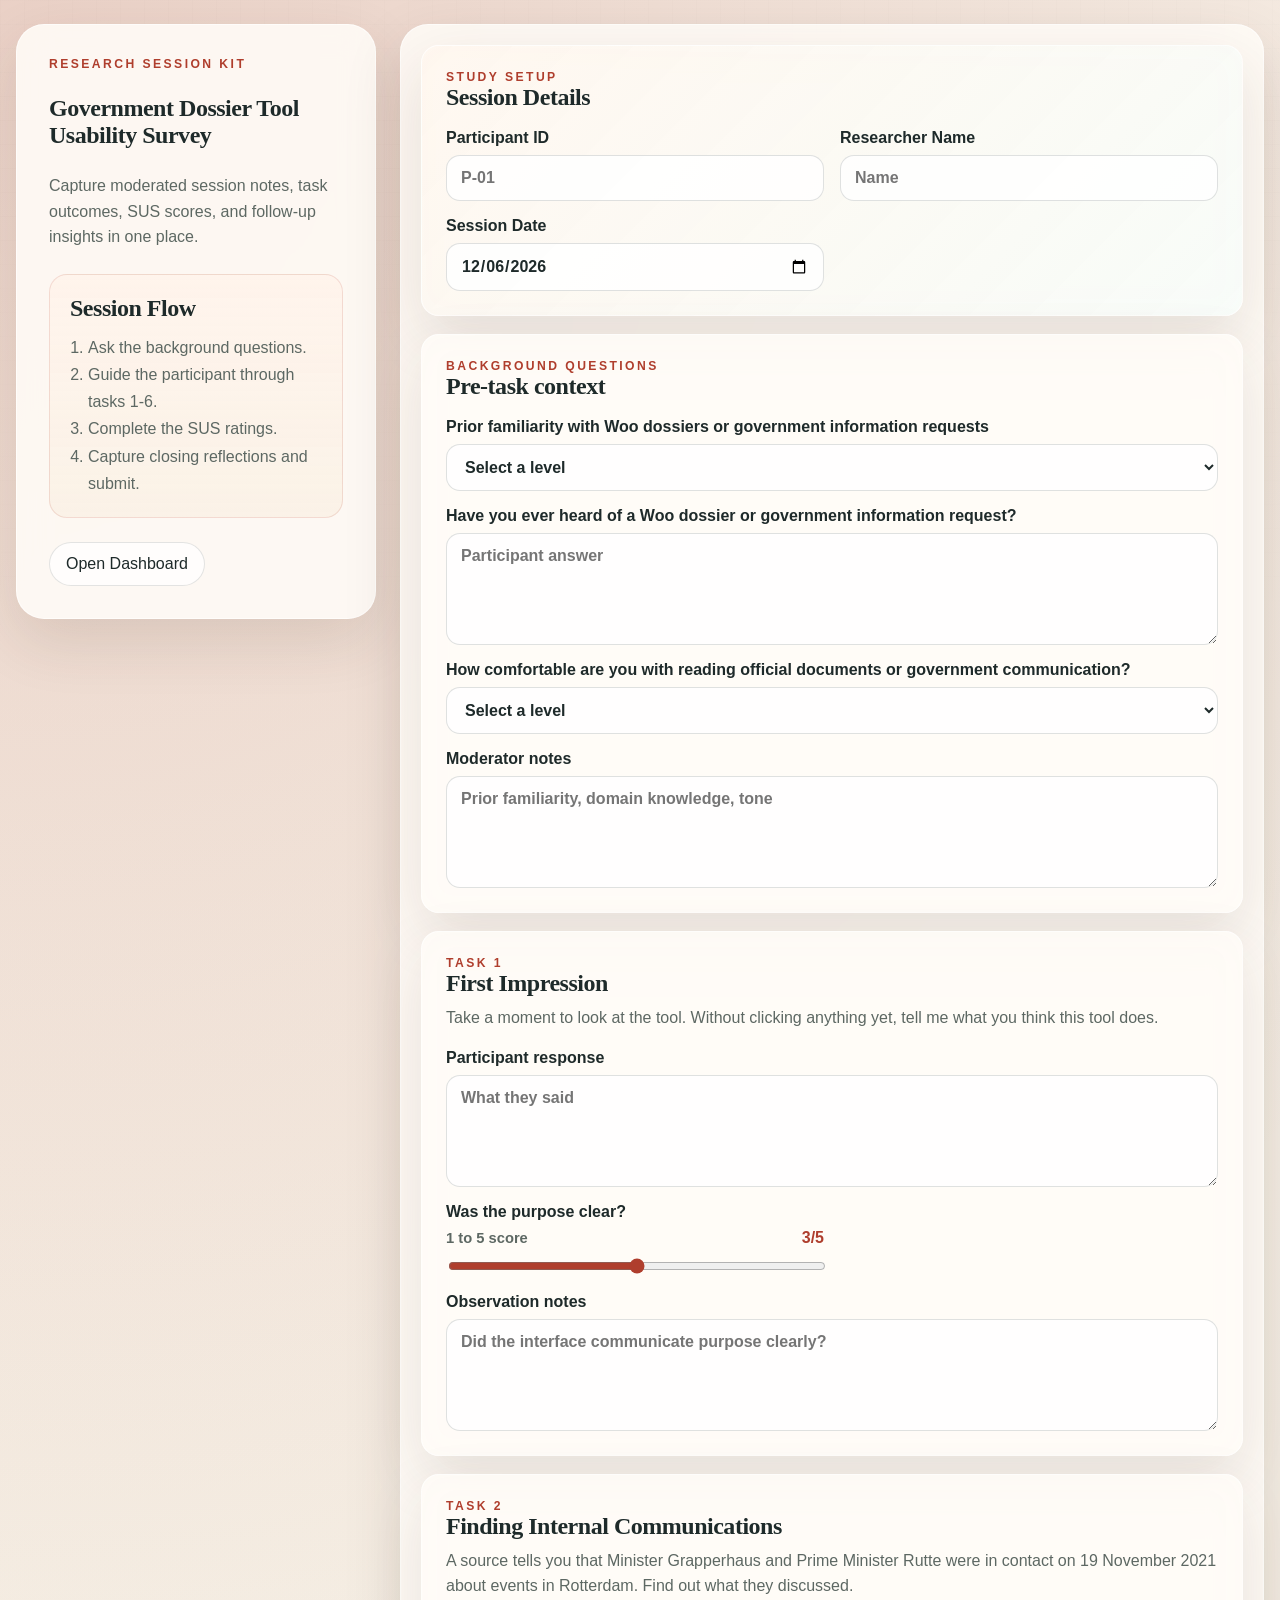
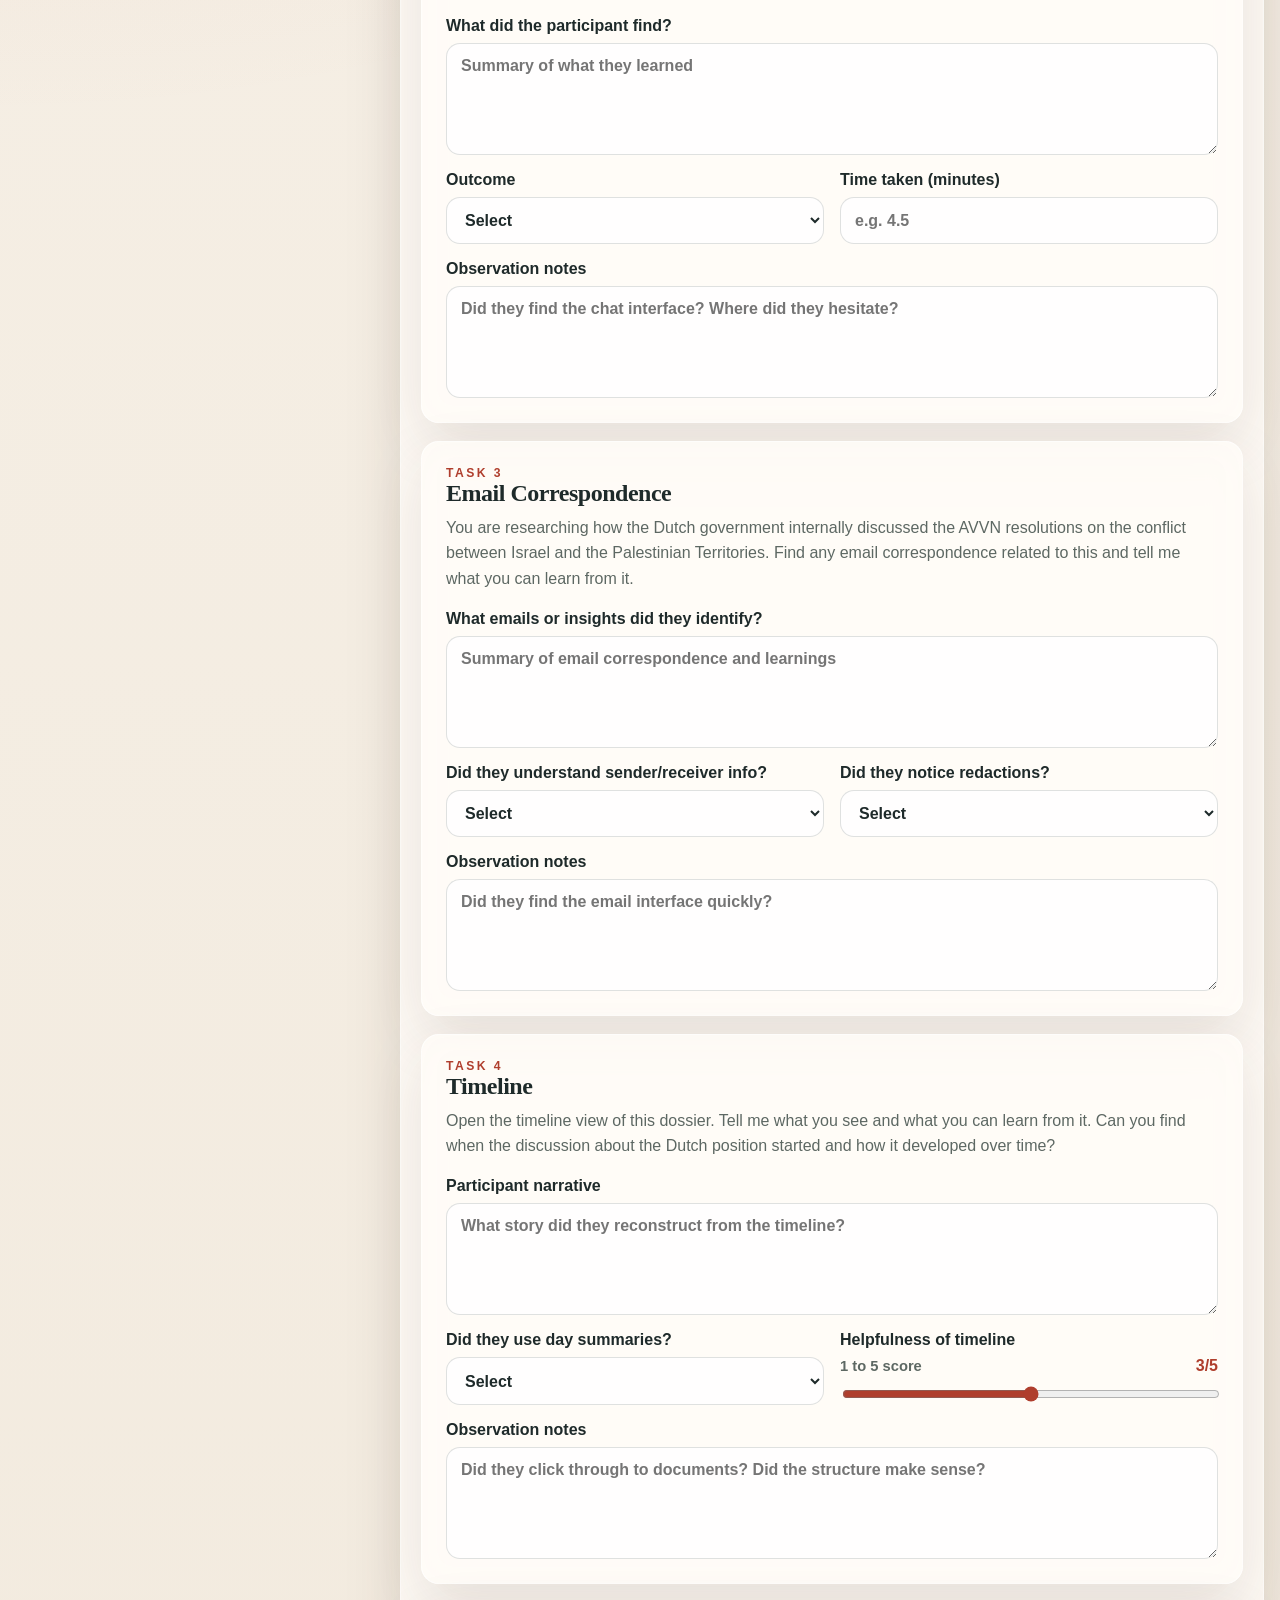
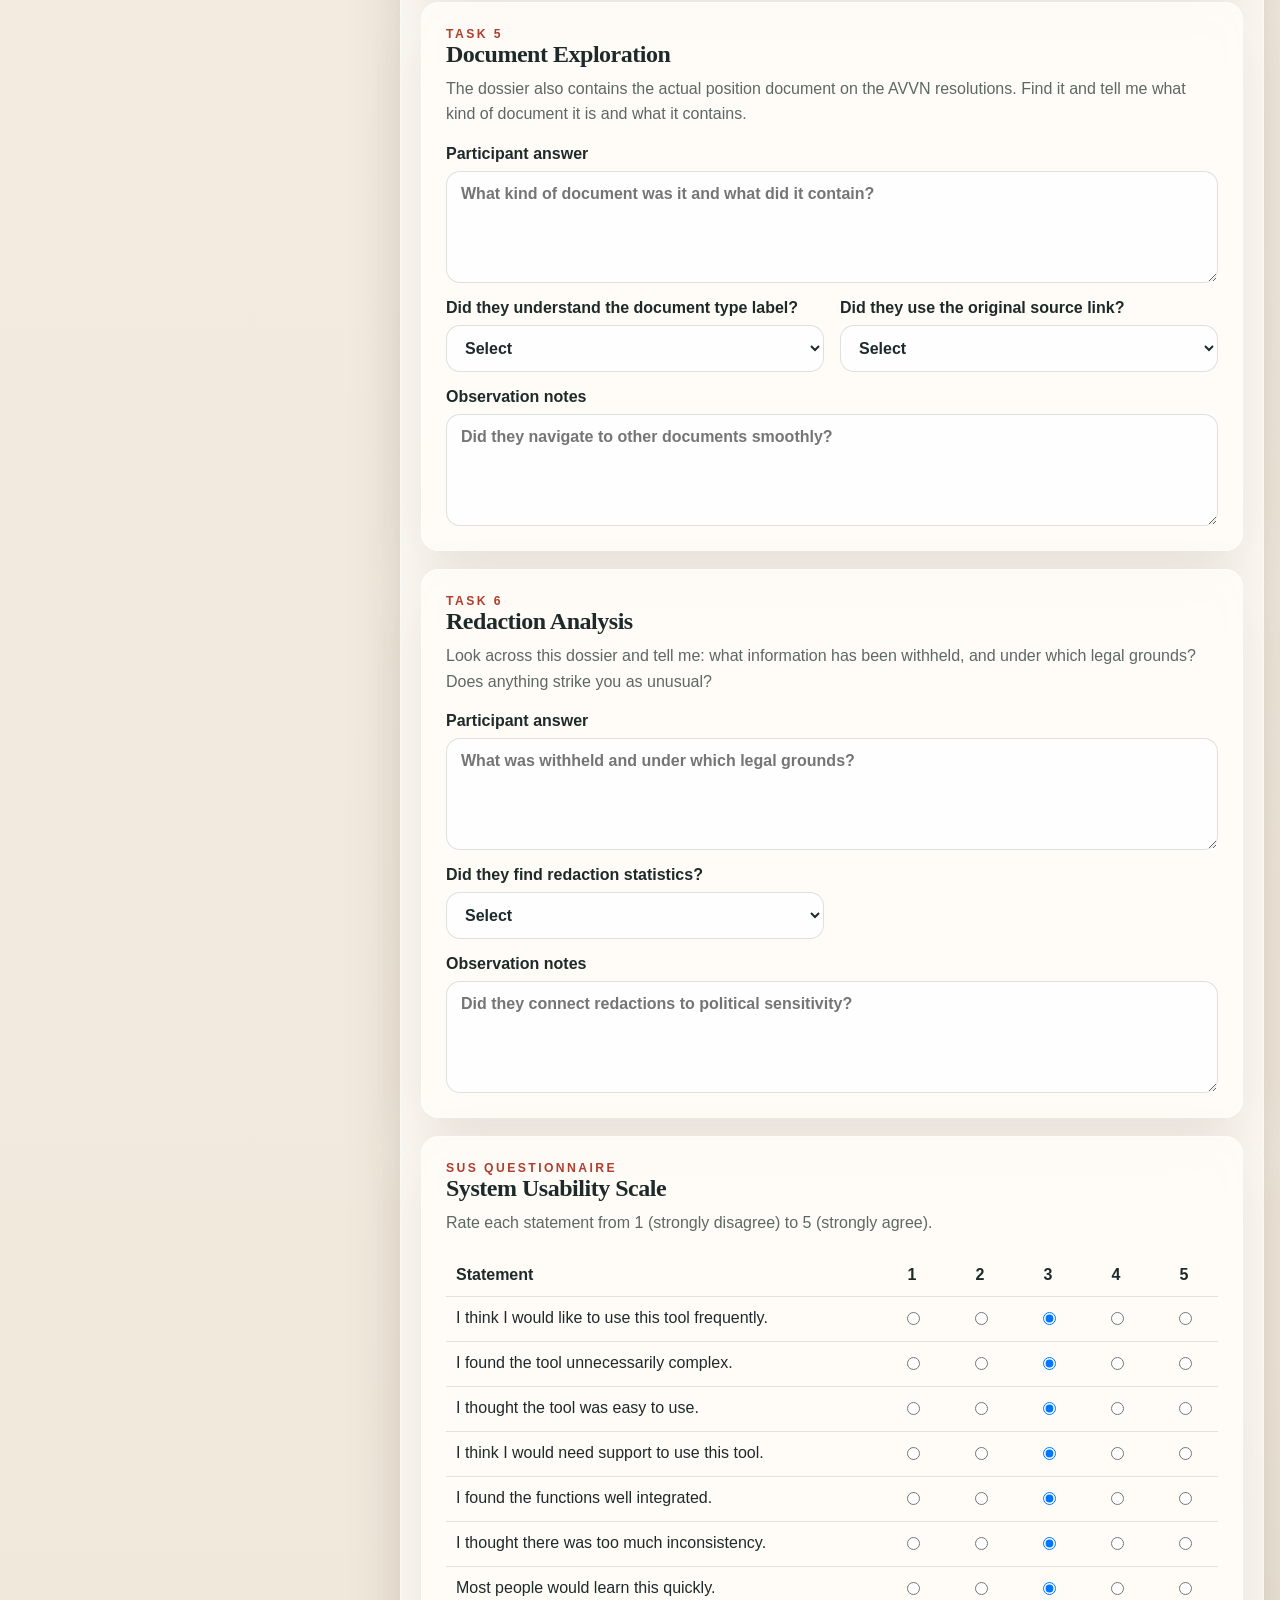
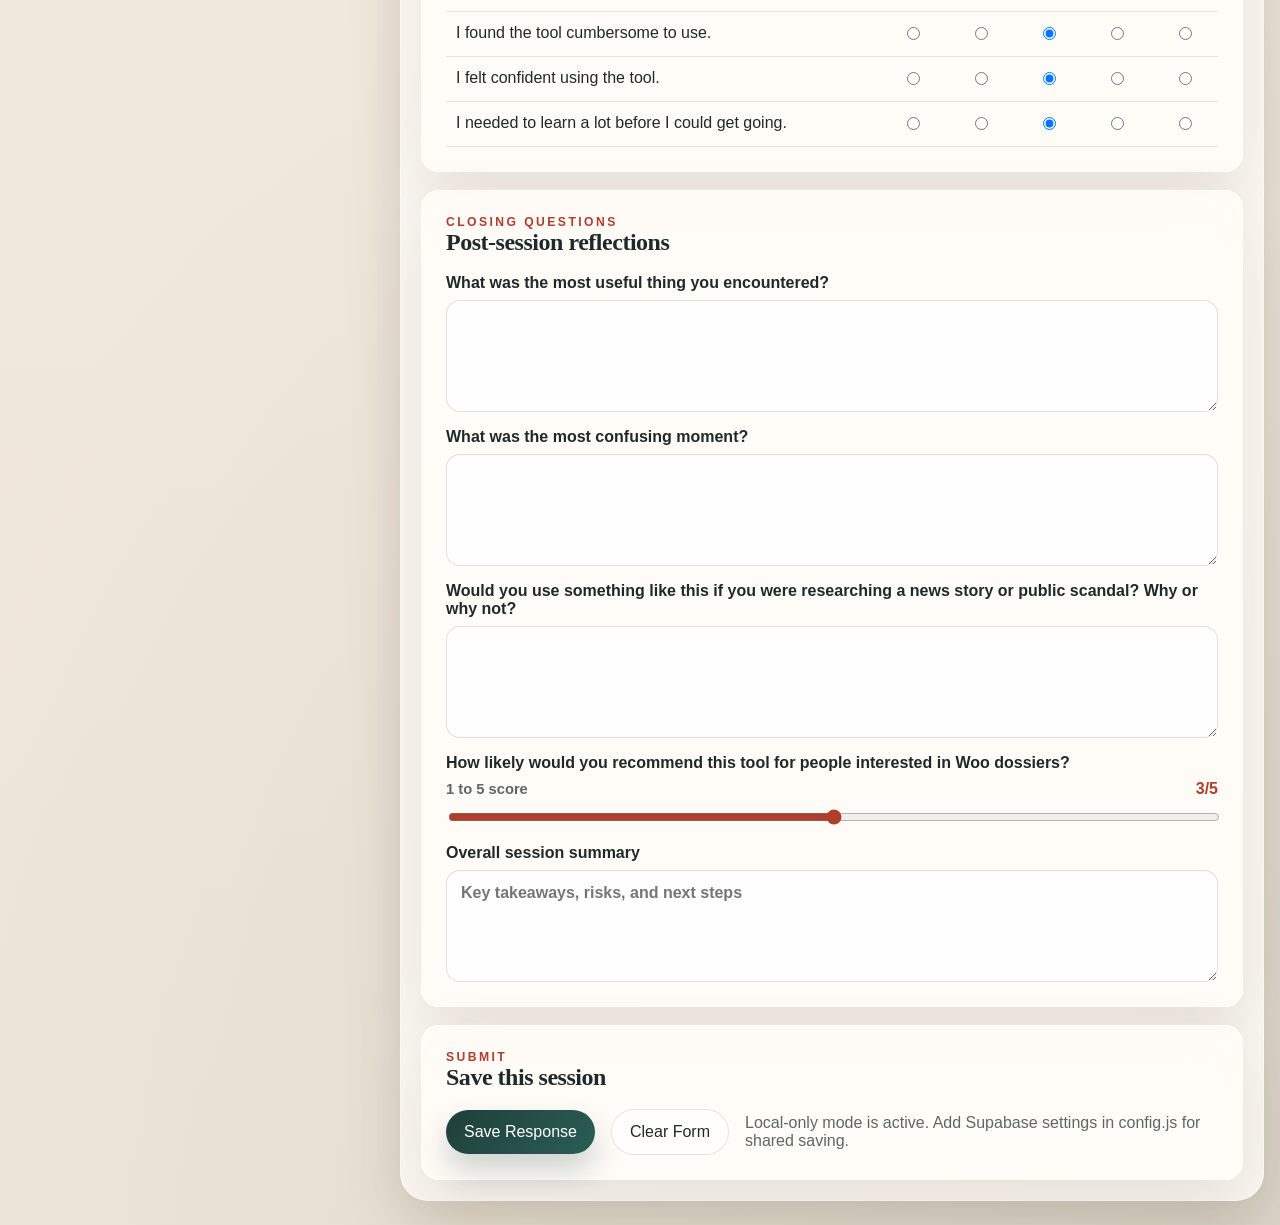
==== index.html @ 353bcd98 "Update survey app and deployment setup" ====
<!DOCTYPE html>
<html lang="en">
<head>
  <meta charset="UTF-8" />
  <meta name="viewport" content="width=device-width, initial-scale=1.0" />
  <title>UX Research Survey</title>
  <link rel="stylesheet" href="./styles.css" />
</head>
<body data-page="survey">
  <div class="page-shell">
    <aside class="hero-panel">
      <p class="eyebrow">Research Session Kit</p>
      <h1>Government Dossier Tool Usability Survey</h1>
      <p class="hero-copy">
        Capture moderated session notes, task outcomes, SUS scores, and follow-up insights in one place.
      </p>
      <div class="hero-card">
        <h2>Session Flow</h2>
        <ol>
          <li>Ask the background questions.</li>
          <li>Guide the participant through tasks 1-6.</li>
          <li>Complete the SUS ratings.</li>
          <li>Capture closing reflections and submit.</li>
        </ol>
      </div>
      <a class="admin-link" href="./admin.html">Open Dashboard</a>
    </aside>

    <main class="content-panel">
      <form id="survey-form" class="survey-form">
        <section class="section-card intro-card">
          <div>
            <p class="section-kicker">Study Setup</p>
            <h2>Session Details</h2>
          </div>
          <div class="grid two-up">
            <label>
              Participant ID
              <input type="text" name="participantId" placeholder="P-01" required />
            </label>
            <label>
              Researcher Name
              <input type="text" name="researcherName" placeholder="Name" required />
            </label>
            <label>
              Session Date
              <input type="date" name="sessionDate" required />
            </label>
          </div>
        </section>

        <section class="section-card">
          <div>
            <p class="section-kicker">Background Questions</p>
            <h2>Pre-task context</h2>
          </div>
          <div class="grid">
            <label>
              Prior familiarity with Woo dossiers or government information requests
              <select name="backgroundWooFamiliarity" required>
                <option value="">Select a level</option>
                <option value="Never heard of them">Never heard of them</option>
                <option value="Heard of them">Heard of them</option>
                <option value="Some familiarity">Some familiarity</option>
                <option value="Worked with them directly">Worked with them directly</option>
              </select>
            </label>
            <label>
              Have you ever heard of a Woo dossier or government information request?
              <textarea name="backgroundWoo" rows="3" placeholder="Participant answer"></textarea>
            </label>
            <label>
              How comfortable are you with reading official documents or government communication?
              <select name="backgroundComfort" required>
                <option value="">Select a level</option>
                <option value="Very uncomfortable">Very uncomfortable</option>
                <option value="Somewhat uncomfortable">Somewhat uncomfortable</option>
                <option value="Neutral">Neutral</option>
                <option value="Somewhat comfortable">Somewhat comfortable</option>
                <option value="Very comfortable">Very comfortable</option>
              </select>
            </label>
            <label>
              Moderator notes
              <textarea name="backgroundNotes" rows="3" placeholder="Prior familiarity, domain knowledge, tone"></textarea>
            </label>
          </div>
        </section>

        <section class="section-card">
          <div>
            <p class="section-kicker">Task 1</p>
            <h2>First Impression</h2>
            <p class="prompt">Take a moment to look at the tool. Without clicking anything yet, tell me what you think this tool does.</p>
          </div>
          <div class="grid two-up">
            <label class="full-span">
              Participant response
              <textarea name="task1Response" rows="4" placeholder="What they said"></textarea>
            </label>
            <label>
              Was the purpose clear?
              <div class="range-control">
                <div class="range-meta">
                  <span>1 to 5 score</span>
                  <strong data-range-output="task1Clarity">3/5</strong>
                </div>
                <input type="range" min="1" max="5" value="3" name="task1Clarity" />
              </div>
            </label>
            <label class="full-span">
              Observation notes
              <textarea name="task1Notes" rows="3" placeholder="Did the interface communicate purpose clearly?"></textarea>
            </label>
          </div>
        </section>

        <section class="section-card">
          <div>
            <p class="section-kicker">Task 2</p>
            <h2>Finding Internal Communications</h2>
            <p class="prompt">A source tells you that Minister Grapperhaus and Prime Minister Rutte were in contact on 19 November 2021 about events in Rotterdam. Find out what they discussed.</p>
          </div>
          <div class="grid two-up">
            <label class="full-span">
              What did the participant find?
              <textarea name="task2Finding" rows="4" placeholder="Summary of what they learned"></textarea>
            </label>
            <label>
              Outcome
              <select name="task2Outcome">
                <option value="">Select</option>
                <option value="Completed">Completed</option>
                <option value="Partially completed">Partially completed</option>
                <option value="Not completed">Not completed</option>
              </select>
            </label>
            <label>
              Time taken (minutes)
              <input type="number" min="0" step="0.5" name="task2Time" placeholder="e.g. 4.5" />
            </label>
            <label class="full-span">
              Observation notes
              <textarea name="task2Notes" rows="3" placeholder="Did they find the chat interface? Where did they hesitate?"></textarea>
            </label>
          </div>
        </section>

        <section class="section-card">
          <div>
            <p class="section-kicker">Task 3</p>
            <h2>Email Correspondence</h2>
            <p class="prompt">You are researching how the Dutch government internally discussed the AVVN resolutions on the conflict between Israel and the Palestinian Territories. Find any email correspondence related to this and tell me what you can learn from it.</p>
          </div>
          <div class="grid two-up">
            <label class="full-span">
              What emails or insights did they identify?
              <textarea name="task3Finding" rows="4" placeholder="Summary of email correspondence and learnings"></textarea>
            </label>
            <label>
              Did they understand sender/receiver info?
              <select name="task3MetadataUnderstanding">
                <option value="">Select</option>
                <option value="Yes">Yes</option>
                <option value="Somewhat">Somewhat</option>
                <option value="No">No</option>
              </select>
            </label>
            <label>
              Did they notice redactions?
              <select name="task3Redactions">
                <option value="">Select</option>
                <option value="Yes">Yes</option>
                <option value="No">No</option>
              </select>
            </label>
            <label class="full-span">
              Observation notes
              <textarea name="task3Notes" rows="3" placeholder="Did they find the email interface quickly?"></textarea>
            </label>
          </div>
        </section>

        <section class="section-card">
          <div>
            <p class="section-kicker">Task 4</p>
            <h2>Timeline</h2>
            <p class="prompt">Open the timeline view of this dossier. Tell me what you see and what you can learn from it. Can you find when the discussion about the Dutch position started and how it developed over time?</p>
          </div>
          <div class="grid two-up">
            <label class="full-span">
              Participant narrative
              <textarea name="task4Narrative" rows="4" placeholder="What story did they reconstruct from the timeline?"></textarea>
            </label>
            <label>
              Did they use day summaries?
              <select name="task4Summaries">
                <option value="">Select</option>
                <option value="Yes">Yes</option>
                <option value="Somewhat">Somewhat</option>
                <option value="No">No</option>
              </select>
            </label>
            <label>
              Helpfulness of timeline
              <div class="range-control">
                <div class="range-meta">
                  <span>1 to 5 score</span>
                  <strong data-range-output="task4Helpfulness">3/5</strong>
                </div>
                <input type="range" min="1" max="5" value="3" name="task4Helpfulness" />
              </div>
            </label>
            <label class="full-span">
              Observation notes
              <textarea name="task4Notes" rows="3" placeholder="Did they click through to documents? Did the structure make sense?"></textarea>
            </label>
          </div>
        </section>

        <section class="section-card">
          <div>
            <p class="section-kicker">Task 5</p>
            <h2>Document Exploration</h2>
            <p class="prompt">The dossier also contains the actual position document on the AVVN resolutions. Find it and tell me what kind of document it is and what it contains.</p>
          </div>
          <div class="grid two-up">
            <label class="full-span">
              Participant answer
              <textarea name="task5Response" rows="4" placeholder="What kind of document was it and what did it contain?"></textarea>
            </label>
            <label>
              Did they understand the document type label?
              <select name="task5LabelUnderstanding">
                <option value="">Select</option>
                <option value="Yes">Yes</option>
                <option value="Somewhat">Somewhat</option>
                <option value="No">No</option>
              </select>
            </label>
            <label>
              Did they use the original source link?
              <select name="task5SourceLink">
                <option value="">Select</option>
                <option value="Yes">Yes</option>
                <option value="No">No</option>
              </select>
            </label>
            <label class="full-span">
              Observation notes
              <textarea name="task5Notes" rows="3" placeholder="Did they navigate to other documents smoothly?"></textarea>
            </label>
          </div>
        </section>

        <section class="section-card">
          <div>
            <p class="section-kicker">Task 6</p>
            <h2>Redaction Analysis</h2>
            <p class="prompt">Look across this dossier and tell me: what information has been withheld, and under which legal grounds? Does anything strike you as unusual?</p>
          </div>
          <div class="grid two-up">
            <label class="full-span">
              Participant answer
              <textarea name="task6Response" rows="4" placeholder="What was withheld and under which legal grounds?"></textarea>
            </label>
            <label>
              Did they find redaction statistics?
              <select name="task6Stats">
                <option value="">Select</option>
                <option value="Yes">Yes</option>
                <option value="No">No</option>
              </select>
            </label>
            <label class="full-span">
              Observation notes
              <textarea name="task6Notes" rows="3" placeholder="Did they connect redactions to political sensitivity?"></textarea>
            </label>
          </div>
        </section>

        <section class="section-card">
          <div>
            <p class="section-kicker">SUS Questionnaire</p>
            <h2>System Usability Scale</h2>
            <p class="prompt">Rate each statement from 1 (strongly disagree) to 5 (strongly agree).</p>
          </div>
          <div class="sus-grid" id="sus-grid"></div>
        </section>

        <section class="section-card">
          <div>
            <p class="section-kicker">Closing Questions</p>
            <h2>Post-session reflections</h2>
          </div>
          <div class="grid">
            <label>
              What was the most useful thing you encountered?
              <textarea name="closingUseful" rows="3"></textarea>
            </label>
            <label>
              What was the most confusing moment?
              <textarea name="closingConfusing" rows="3"></textarea>
            </label>
            <label>
              Would you use something like this if you were researching a news story or public scandal? Why or why not?
              <textarea name="closingAdoption" rows="4"></textarea>
            </label>
            <label>
              How likely would you recommend this tool for people interested in Woo dossiers?
              <div class="range-control">
                <div class="range-meta">
                  <span>1 to 5 score</span>
                  <strong data-range-output="closingRecommend">3/5</strong>
                </div>
                <input type="range" min="1" max="5" value="3" name="closingRecommend" />
              </div>
            </label>
            <label>
              Overall session summary
              <textarea name="sessionSummary" rows="4" placeholder="Key takeaways, risks, and next steps"></textarea>
            </label>
          </div>
        </section>

        <section class="section-card actions-card">
          <div>
            <p class="section-kicker">Submit</p>
            <h2>Save this session</h2>
          </div>
          <div class="actions-row">
            <button type="submit" class="primary-button">Save Response</button>
            <button type="reset" class="secondary-button">Clear Form</button>
            <p id="form-status" class="status-text" aria-live="polite"></p>
          </div>
        </section>
      </form>
    </main>
  </div>

  <script src="./config.js"></script>
  <script src="./app.js"></script>
</body>
</html>
---- styles.css ----
:root {
  --bg: #f4efe6;
  --panel: rgba(255, 252, 247, 0.88);
  --panel-strong: #fffaf2;
  --ink: #1e2a2a;
  --muted: #5d6863;
  --accent: #af3e2d;
  --accent-soft: #e7b89f;
  --line: rgba(30, 42, 42, 0.12);
  --success: #2f7d4a;
  --danger: #8a2f1d;
  --shadow: 0 22px 60px rgba(62, 40, 21, 0.12);
  --radius-xl: 28px;
  --radius-lg: 18px;
}

* {
  box-sizing: border-box;
}

body {
  margin: 0;
  font-family: "Avenir Next", "Helvetica Neue", sans-serif;
  color: var(--ink);
  background:
    radial-gradient(circle at top left, rgba(175, 62, 45, 0.18), transparent 28%),
    radial-gradient(circle at bottom right, rgba(105, 128, 115, 0.16), transparent 24%),
    linear-gradient(180deg, #f7f1e8 0%, #efe6d8 100%);
  min-height: 100vh;
}

body::before {
  content: "";
  position: fixed;
  inset: 0;
  background-image: linear-gradient(rgba(30, 42, 42, 0.03) 1px, transparent 1px), linear-gradient(90deg, rgba(30, 42, 42, 0.03) 1px, transparent 1px);
  background-size: 24px 24px;
  pointer-events: none;
  mask-image: linear-gradient(180deg, rgba(0, 0, 0, 0.28), transparent 85%);
}

h1,
h2,
h3 {
  font-family: "Iowan Old Style", "Palatino Linotype", Georgia, serif;
  margin: 0;
  letter-spacing: -0.02em;
}

p {
  margin: 0;
}

a {
  color: inherit;
}

.page-shell,
.admin-shell {
  position: relative;
  z-index: 1;
  width: min(1380px, calc(100% - 32px));
  margin: 24px auto;
  display: grid;
  gap: 24px;
}

.page-shell {
  grid-template-columns: minmax(280px, 360px) minmax(0, 1fr);
  align-items: start;
}

.hero-panel,
.content-panel,
.login-panel,
.dashboard-panel,
.section-card {
  backdrop-filter: blur(16px);
  background: var(--panel);
  border: 1px solid rgba(255, 255, 255, 0.65);
  box-shadow: var(--shadow);
}

.hero-panel,
.login-panel,
.dashboard-panel,
.content-panel {
  border-radius: var(--radius-xl);
}

.hero-panel {
  padding: 32px;
  position: sticky;
  top: 24px;
  display: grid;
  gap: 24px;
}

.content-panel,
.dashboard-panel {
  padding: 20px;
}

.hero-copy {
  color: var(--muted);
  line-height: 1.6;
  max-width: 38ch;
}

.eyebrow,
.section-kicker {
  text-transform: uppercase;
  letter-spacing: 0.2em;
  font-size: 0.76rem;
  color: var(--accent);
  font-weight: 700;
}

.hero-card {
  padding: 20px;
  border-radius: var(--radius-lg);
  background: linear-gradient(180deg, rgba(255, 244, 236, 0.98), rgba(250, 241, 229, 0.88));
  border: 1px solid rgba(175, 62, 45, 0.14);
}

.hero-card ol {
  margin: 12px 0 0;
  padding-left: 18px;
  color: var(--muted);
  line-height: 1.7;
}

.admin-link {
  justify-self: start;
  text-decoration: none;
  padding: 12px 16px;
  border-radius: 999px;
  border: 1px solid var(--line);
  background: rgba(255, 255, 255, 0.7);
}

.survey-form {
  display: grid;
  gap: 18px;
}

.section-card {
  border-radius: var(--radius-lg);
  padding: 24px;
  display: grid;
  gap: 18px;
}

.intro-card {
  background: linear-gradient(135deg, rgba(255, 247, 239, 0.95), rgba(247, 252, 249, 0.88));
}

.prompt {
  margin-top: 8px;
  color: var(--muted);
  line-height: 1.6;
}

.grid {
  display: grid;
  gap: 16px;
}

.two-up {
  grid-template-columns: repeat(2, minmax(0, 1fr));
}

.full-span {
  grid-column: 1 / -1;
}

label {
  display: grid;
  gap: 8px;
  font-weight: 600;
  color: var(--ink);
}

input,
select,
textarea,
button {
  font: inherit;
}

input,
select,
textarea {
  width: 100%;
  border-radius: 14px;
  border: 1px solid rgba(30, 42, 42, 0.14);
  padding: 13px 14px;
  background: rgba(255, 255, 255, 0.85);
  color: var(--ink);
}

textarea {
  resize: vertical;
  min-height: 112px;
}

input:focus,
select:focus,
textarea:focus {
  outline: 2px solid rgba(175, 62, 45, 0.18);
  border-color: rgba(175, 62, 45, 0.5);
}

input[type="range"] {
  padding: 0;
  accent-color: var(--accent);
  background: transparent;
}

.range-control {
  display: grid;
  gap: 8px;
}

.range-meta {
  display: flex;
  justify-content: space-between;
  gap: 12px;
  align-items: center;
  color: var(--muted);
  font-size: 0.92rem;
}

.range-meta strong {
  color: var(--accent);
  font-size: 1rem;
}

.actions-row,
.dashboard-actions,
.ai-config-grid,
.metric-grid,
.task-summary,
.responses-list,
.sus-summary,
.insight-grid,
.chart-grid,
.task-theme-grid,
.chip-list,
.candidate-metrics,
.candidate-task-row {
  display: grid;
  gap: 16px;
}

.actions-row {
  grid-template-columns: auto auto 1fr;
  align-items: center;
}

button {
  border: 0;
  border-radius: 999px;
  padding: 13px 18px;
  cursor: pointer;
  transition: transform 160ms ease, box-shadow 160ms ease, opacity 160ms ease;
}

button:hover {
  transform: translateY(-1px);
}

.primary-button {
  background: linear-gradient(135deg, #1f3e39, #2a5e56);
  color: #fff;
  box-shadow: 0 16px 30px rgba(31, 62, 57, 0.22);
}

.secondary-button {
  background: rgba(255, 255, 255, 0.82);
  color: var(--ink);
  border: 1px solid var(--line);
}

.danger-button {
  background: linear-gradient(135deg, #8a2f1d, #af3e2d);
  color: #fff;
}

.status-text {
  color: var(--muted);
  min-height: 1.2em;
}

.status-text.error {
  color: var(--danger);
}

.status-text.success {
  color: var(--success);
}

.sus-grid {
  overflow-x: auto;
}

.sus-table {
  width: 100%;
  border-collapse: collapse;
}

.sus-table th,
.sus-table td {
  padding: 12px 10px;
  border-bottom: 1px solid var(--line);
  text-align: left;
  vertical-align: top;
}

.sus-table th.rating-cell,
.sus-table td.rating-cell {
  text-align: center;
  width: 68px;
}

.sus-table input[type="radio"] {
  width: auto;
}

.login-panel {
  width: min(560px, calc(100% - 32px));
  margin: 48px auto;
  padding: 36px;
  display: grid;
  gap: 20px;
}

.login-form {
  display: grid;
  gap: 16px;
}

.hidden {
  display: none;
}

.dashboard-header {
  display: flex;
  justify-content: space-between;
  gap: 16px;
  align-items: center;
  margin-bottom: 20px;
}

.dashboard-actions {
  grid-auto-flow: column;
}

.ai-config-grid {
  grid-template-columns: repeat(2, minmax(0, 1fr));
}

.ai-actions {
  justify-content: start;
}

.insight-meta {
  display: inline-flex;
  align-items: center;
  gap: 8px;
  margin-bottom: 12px;
  color: var(--muted);
  font-size: 0.9rem;
}

.source-pill {
  display: inline-flex;
  align-items: center;
  padding: 6px 10px;
  border-radius: 999px;
  background: rgba(42, 94, 86, 0.1);
  color: #2a5e56;
  font-weight: 700;
}

.metric-grid {
  grid-template-columns: repeat(6, minmax(0, 1fr));
  margin-bottom: 18px;
}

.metric-card,
.task-card,
.response-card,
.sus-stat-card,
.insight-card,
.chart-card,
.task-theme-card {
  background: var(--panel-strong);
  border: 1px solid var(--line);
  border-radius: 18px;
  padding: 18px;
}

.metric-card strong,
.sus-stat-card strong {
  display: block;
  font-size: 2rem;
  margin-top: 8px;
  font-family: "Iowan Old Style", "Palatino Linotype", Georgia, serif;
}

.insight-card,
.chart-card,
.task-theme-card {
  align-content: start;
}

.task-summary,
.responses-list,
.sus-summary,
.insight-grid,
.task-theme-grid {
  grid-template-columns: repeat(auto-fit, minmax(220px, 1fr));
}

.chart-grid {
  grid-template-columns: repeat(2, minmax(0, 1fr));
}

.chart-block {
  min-height: 280px;
}

.chart-card h3,
.insight-card h3,
.task-theme-card h3,
.response-card h3,
.task-card h3 {
  margin-bottom: 10px;
}

.muted-copy {
  color: var(--muted);
  line-height: 1.6;
}

.metric-caption {
  color: var(--muted);
  margin-top: 6px;
}

.bar-chart {
  display: grid;
  gap: 12px;
}

.bar-row {
  display: grid;
  gap: 6px;
}

.bar-meta {
  display: flex;
  justify-content: space-between;
  gap: 10px;
  font-size: 0.92rem;
}

.bar-track {
  position: relative;
  width: 100%;
  height: 12px;
  background: rgba(30, 42, 42, 0.08);
  border-radius: 999px;
  overflow: hidden;
}

.bar-fill {
  position: absolute;
  inset: 0 auto 0 0;
  border-radius: inherit;
  background: linear-gradient(135deg, #2a5e56, #af3e2d);
}

.bar-fill.soft {
  background: linear-gradient(135deg, #698073, #cf8c5f);
}

.scatter-svg {
  width: 100%;
  height: 240px;
  display: block;
}

.axis-label,
.axis-tick,
.point-label {
  fill: var(--muted);
  font-family: "Avenir Next", "Helvetica Neue", sans-serif;
}

.axis-line,
.grid-line {
  stroke: rgba(30, 42, 42, 0.14);
  stroke-width: 1;
}

.point-dot {
  fill: #af3e2d;
  opacity: 0.88;
}

.chip-list {
  grid-template-columns: repeat(auto-fit, minmax(110px, max-content));
}

.chip {
  display: inline-flex;
  align-items: center;
  justify-content: center;
  padding: 8px 12px;
  border-radius: 999px;
  background: rgba(175, 62, 45, 0.1);
  color: var(--accent);
  font-size: 0.9rem;
  font-weight: 600;
}

.response-card {
  gap: 14px;
}

.candidate-header {
  display: flex;
  justify-content: space-between;
  gap: 12px;
  align-items: baseline;
}

.candidate-actions {
  display: flex;
  flex-wrap: wrap;
  gap: 10px;
  justify-content: flex-end;
  align-items: center;
}

.inline-edit-field {
  display: grid;
  gap: 6px;
  font-size: 0.9rem;
  color: var(--muted);
}

.inline-edit-field input {
  min-width: 220px;
}

.small-secondary-button {
  padding: 9px 12px;
  border-radius: 12px;
  background: rgba(255, 255, 255, 0.9);
  color: var(--ink);
  border: 1px solid var(--line);
  box-shadow: none;
}

.small-danger-button {
  padding: 9px 12px;
  border-radius: 12px;
  background: rgba(138, 47, 29, 0.12);
  color: var(--danger);
  border: 1px solid rgba(138, 47, 29, 0.18);
  box-shadow: none;
}

.candidate-metrics {
  grid-template-columns: repeat(3, minmax(0, 1fr));
}

.mini-metric {
  padding: 12px;
  border-radius: 14px;
  background: rgba(30, 42, 42, 0.04);
}

.mini-metric strong {
  display: block;
  margin-top: 6px;
  font-size: 1.35rem;
  font-family: "Iowan Old Style", "Palatino Linotype", Georgia, serif;
}

.candidate-task-row {
  grid-template-columns: repeat(auto-fit, minmax(145px, 1fr));
}

.task-pill {
  padding: 10px 12px;
  border-radius: 14px;
  background: rgba(105, 128, 115, 0.1);
  color: var(--ink);
}

.task-pill strong {
  display: block;
  margin-bottom: 4px;
  font-size: 0.92rem;
}

.insight-card ul,
.task-theme-card ul {
  margin: 0;
  padding-left: 18px;
  color: var(--muted);
  line-height: 1.6;
}

.empty-state {
  color: var(--muted);
  min-height: 120px;
  display: grid;
  place-items: center;
  text-align: center;
}

.response-card {
  display: grid;
  gap: 10px;
}

.response-card pre {
  margin: 0;
  white-space: pre-wrap;
  word-break: break-word;
  font-family: "SFMono-Regular", Consolas, monospace;
  background: rgba(30, 42, 42, 0.04);
  padding: 12px;
  border-radius: 12px;
}

@media (max-width: 1040px) {
  .page-shell {
    grid-template-columns: 1fr;
  }

  .hero-panel {
    position: static;
  }

  .metric-grid {
    grid-template-columns: repeat(2, minmax(0, 1fr));
  }

  .chart-grid {
    grid-template-columns: 1fr;
  }
}

@media (max-width: 720px) {
  .page-shell,
  .admin-shell {
    width: min(100% - 20px, 100%);
    margin: 10px auto 24px;
  }

  .hero-panel,
  .content-panel,
  .login-panel,
  .dashboard-panel,
  .section-card {
    padding: 18px;
  }

  .two-up,
  .actions-row,
  .ai-config-grid,
  .metric-grid,
  .candidate-metrics,
  .dashboard-header,
  .dashboard-actions {
    grid-template-columns: 1fr;
    grid-auto-flow: row;
  }

  .dashboard-header {
    display: grid;
  }
}
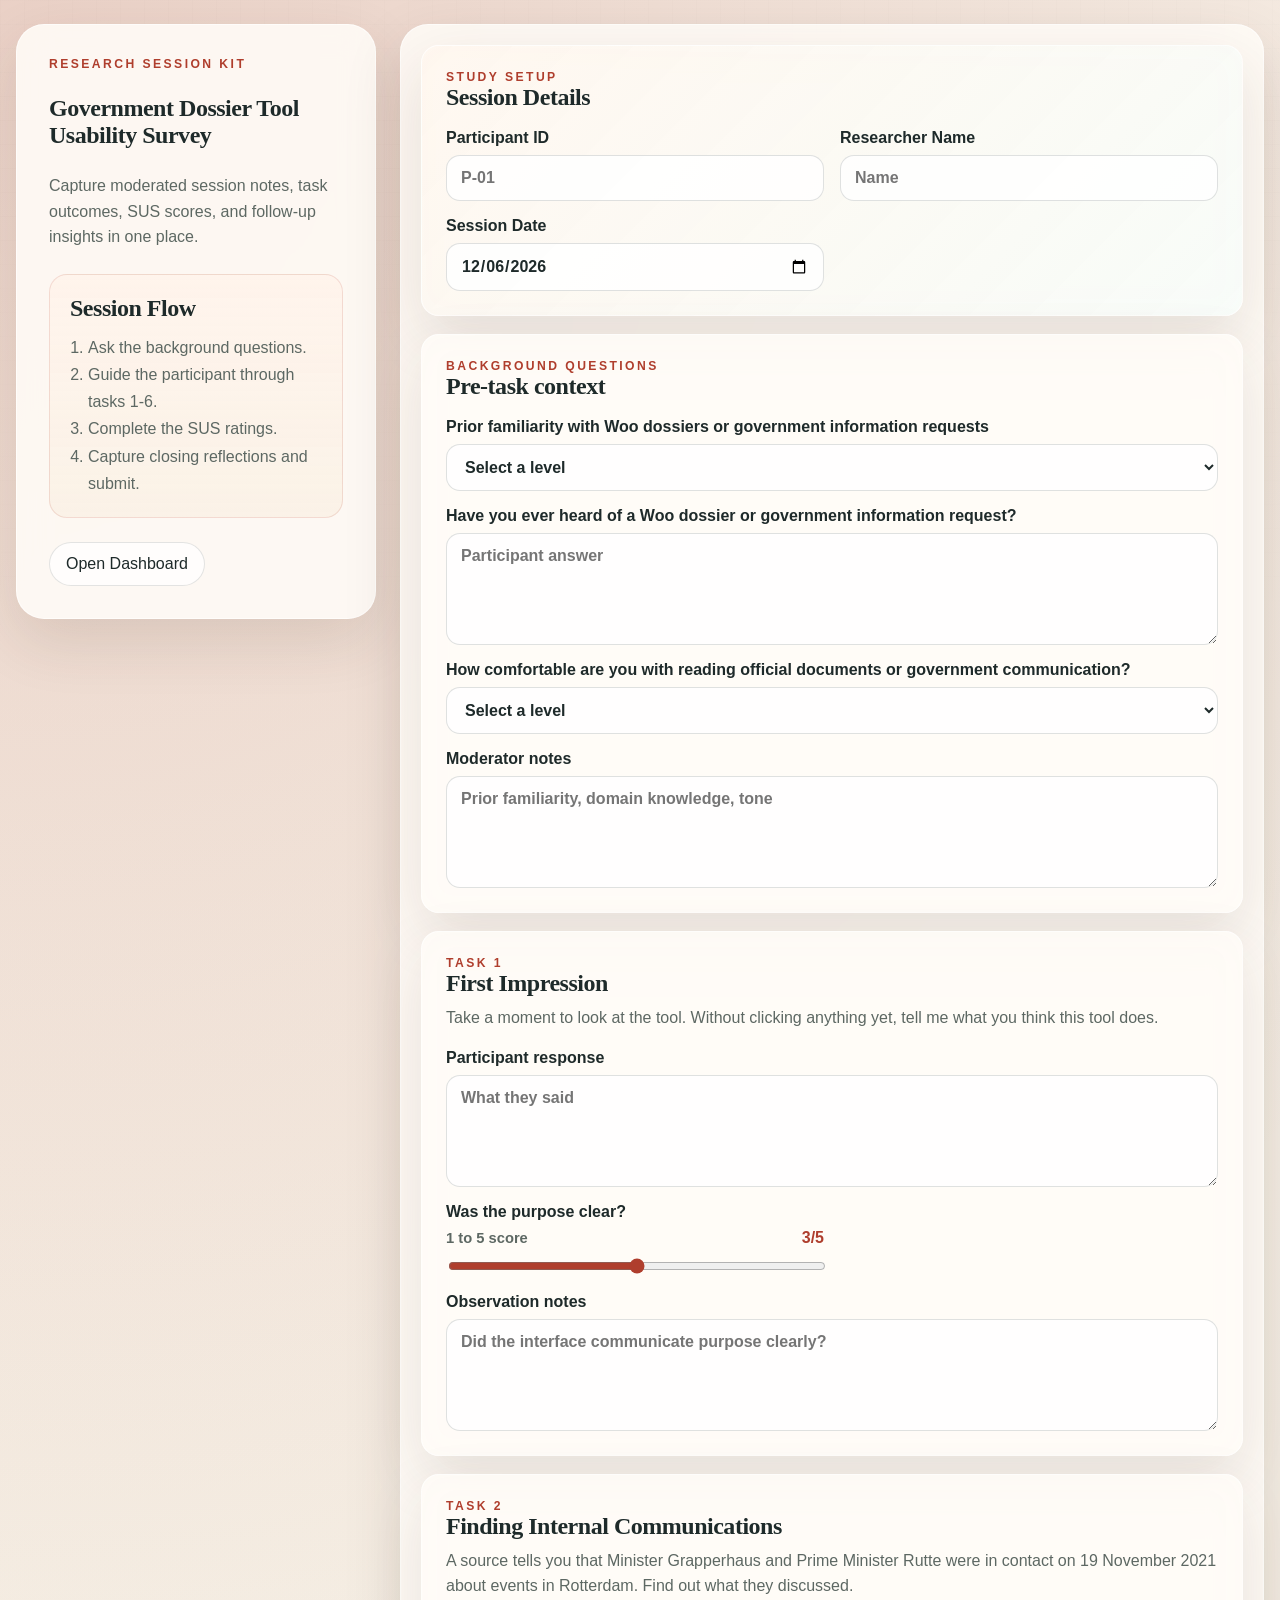
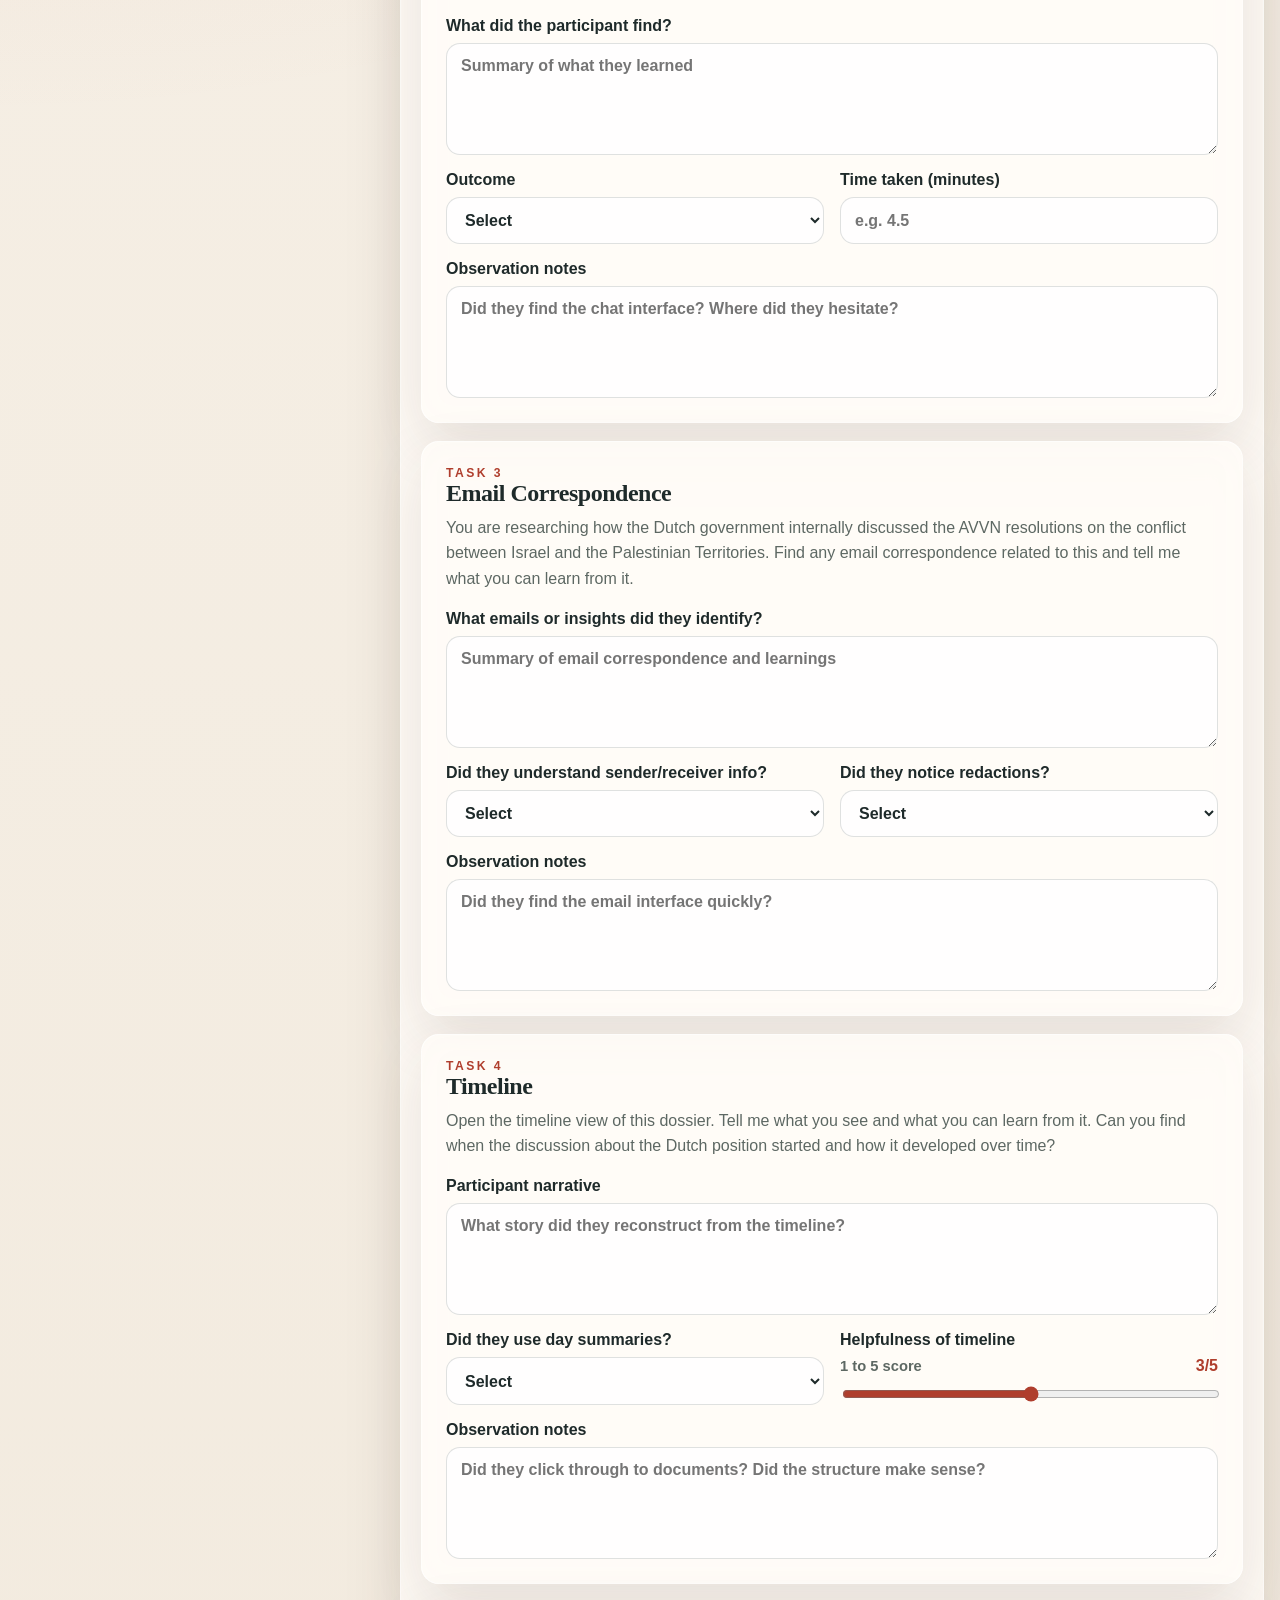
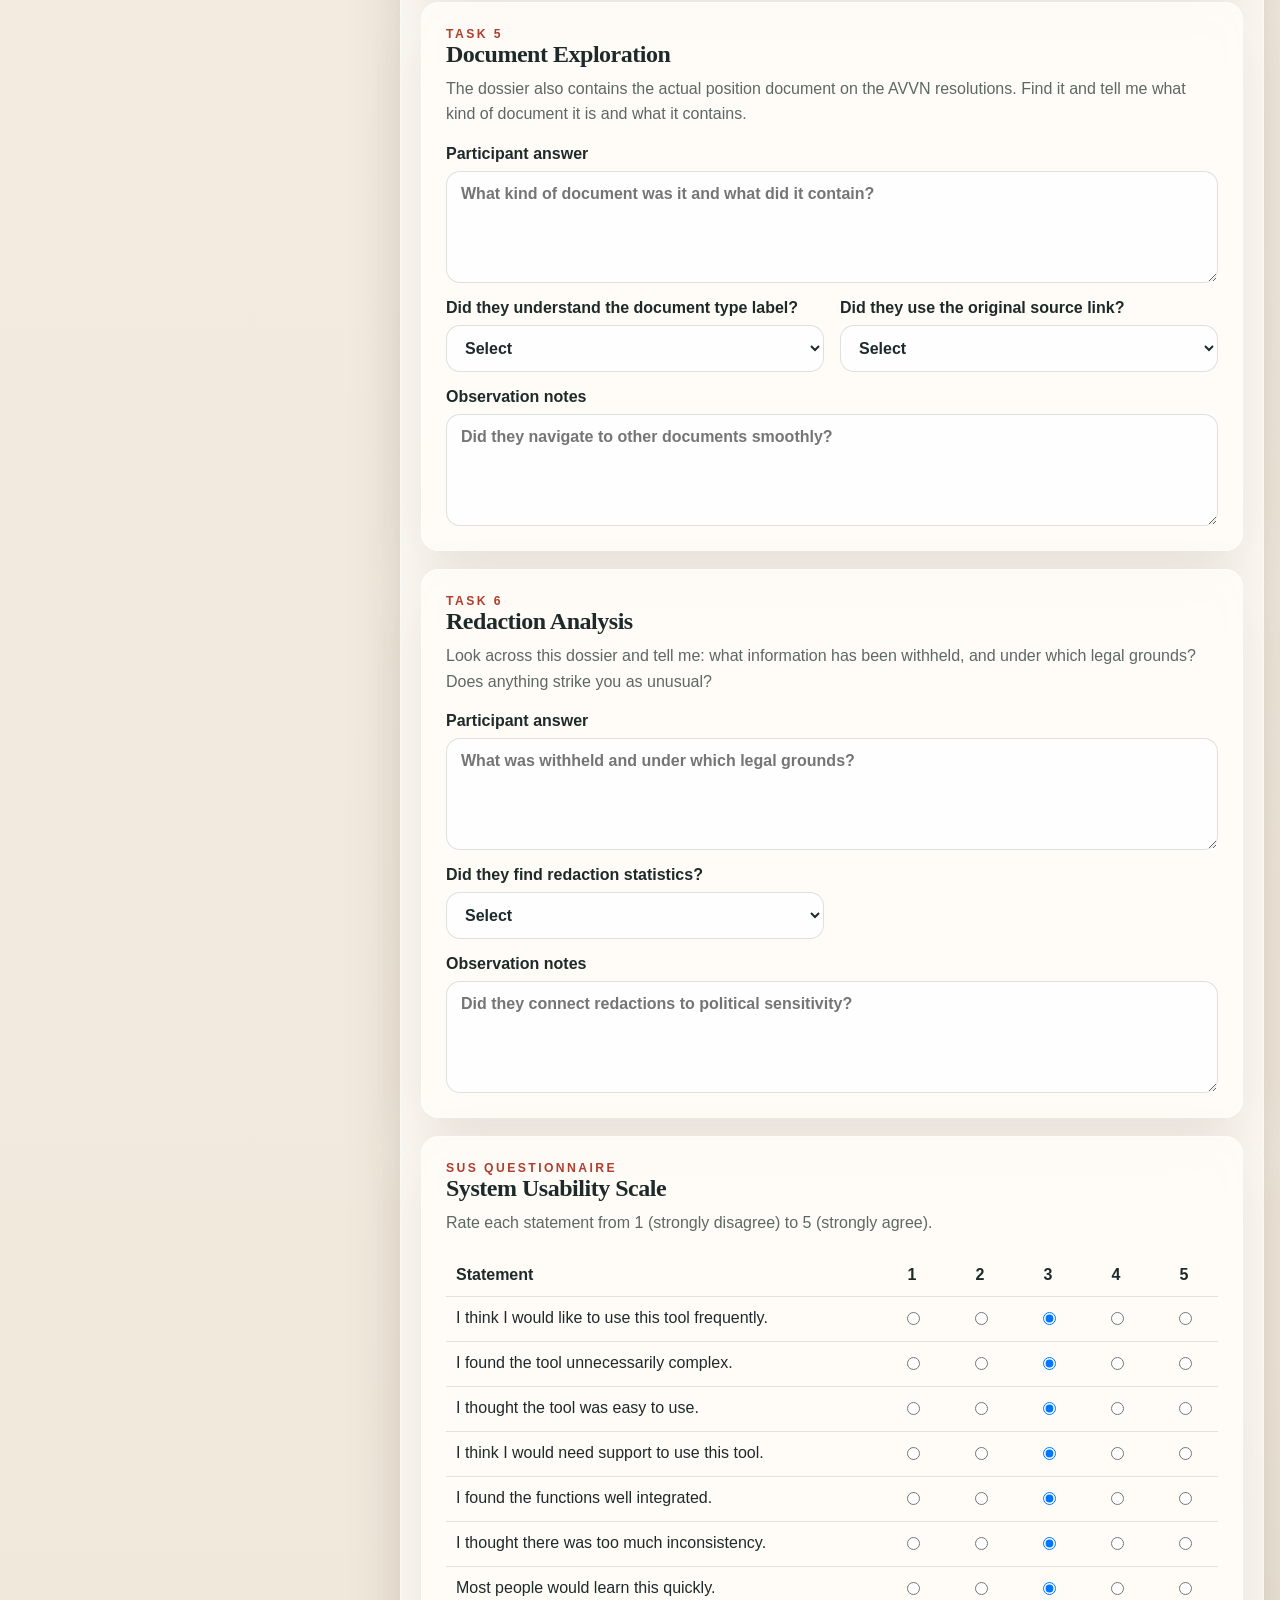
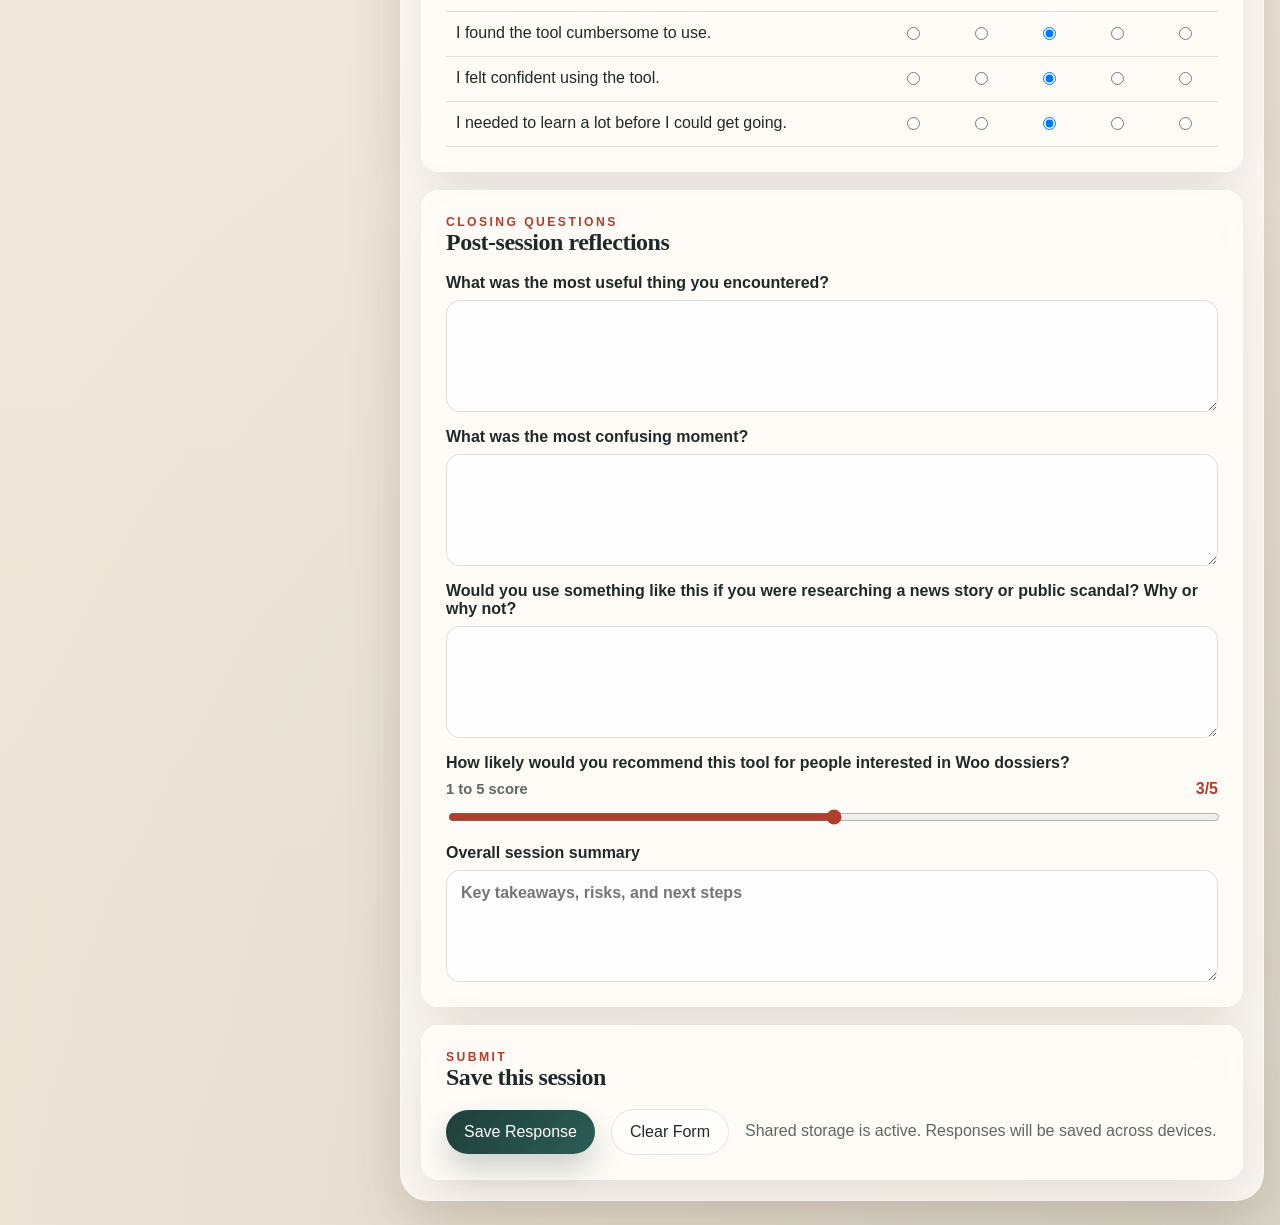
==== commit 86df280f: "Bust cached Pages assets" ====
--- a/index.html
+++ b/index.html
@@ -338,7 +338,7 @@
     </main>
   </div>
 
-  <script src="./config.js"></script>
-  <script src="./app.js"></script>
+  <script src="./config.js?v=20260408-1"></script>
+  <script src="./app.js?v=20260408-1"></script>
 </body>
 </html>
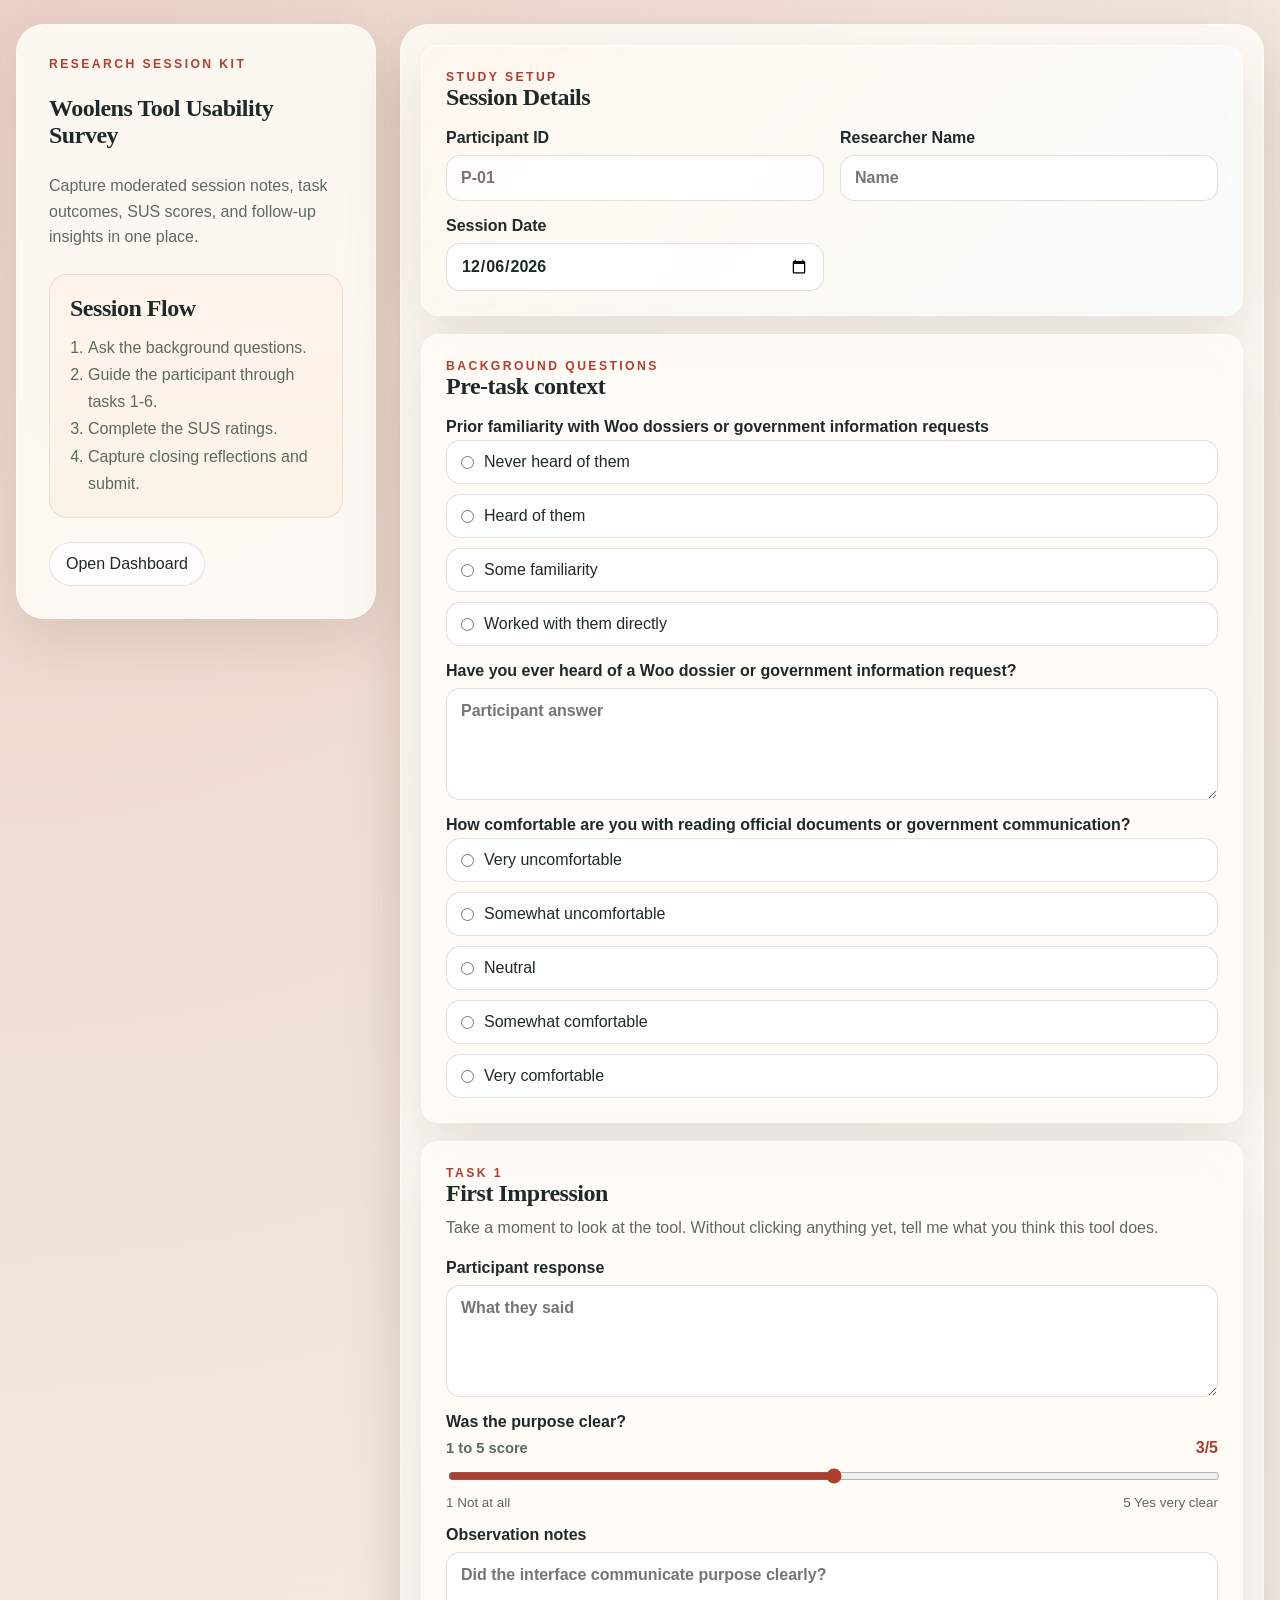
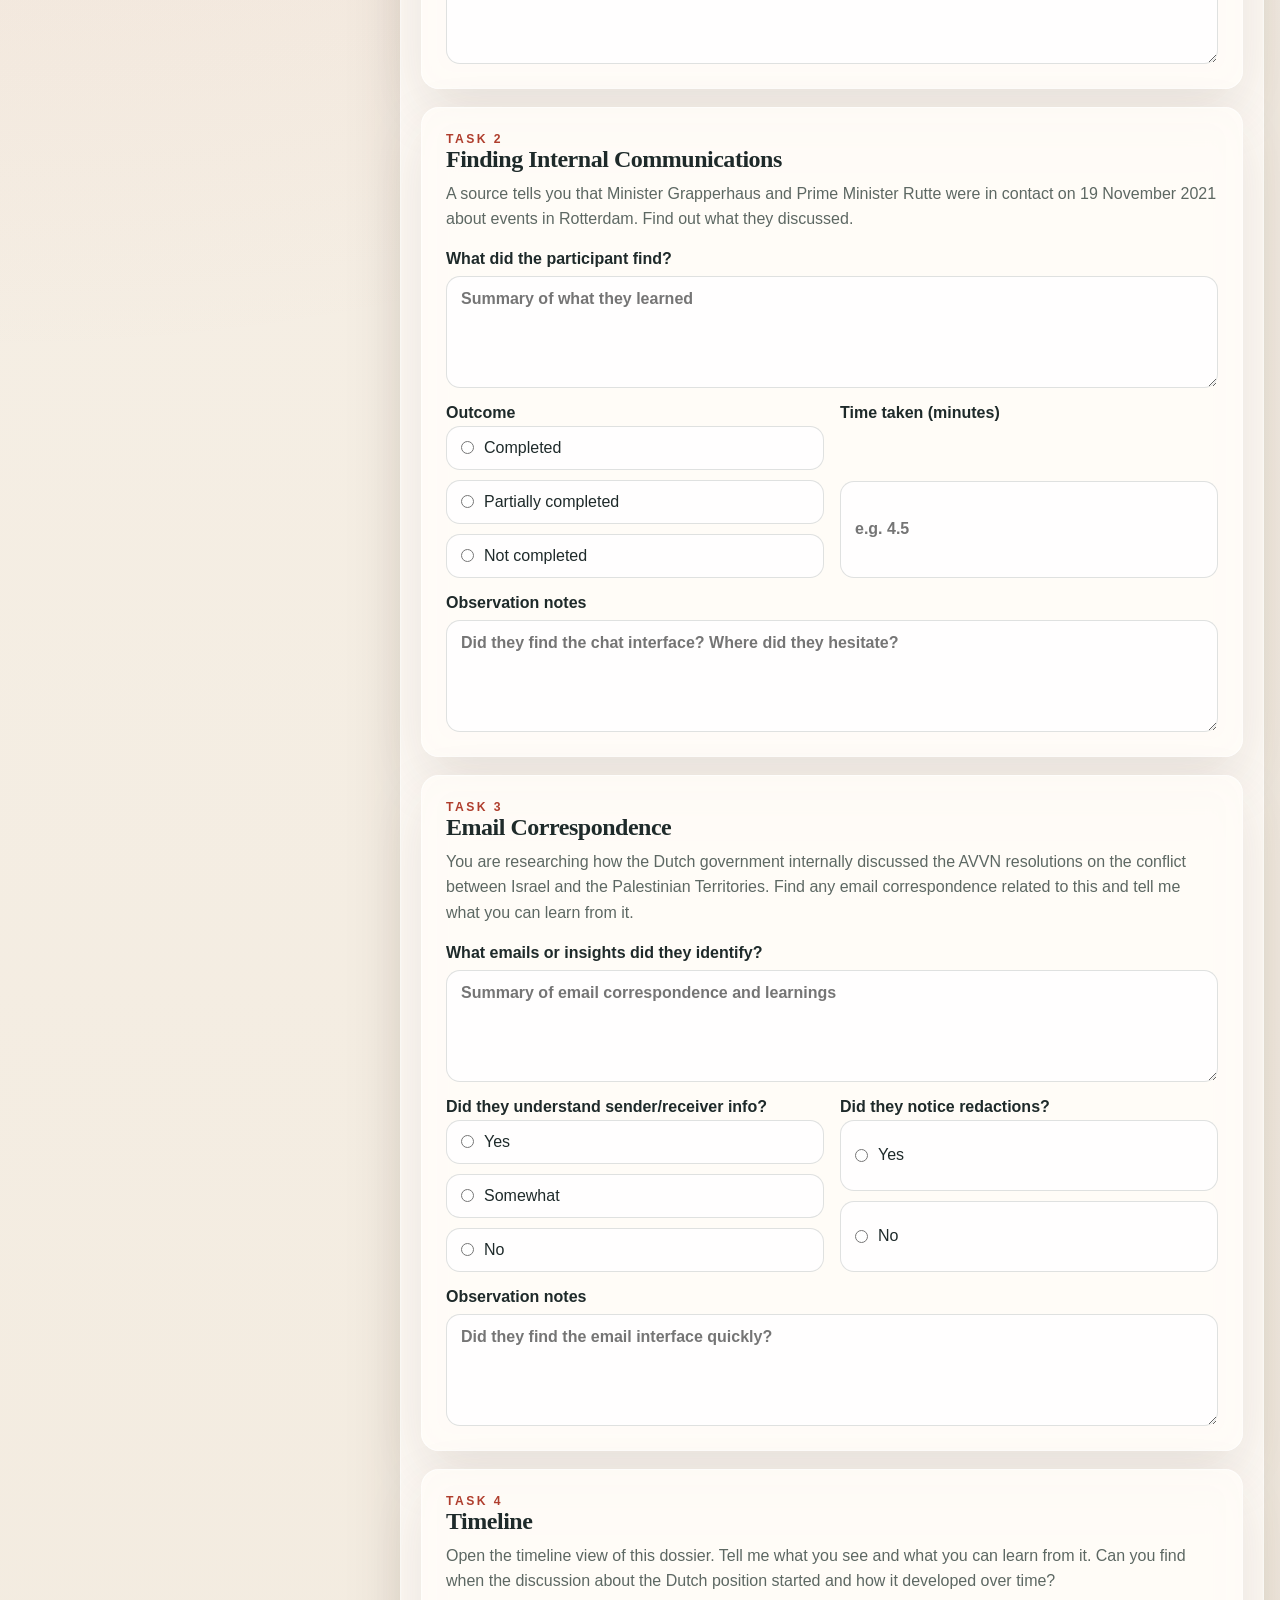
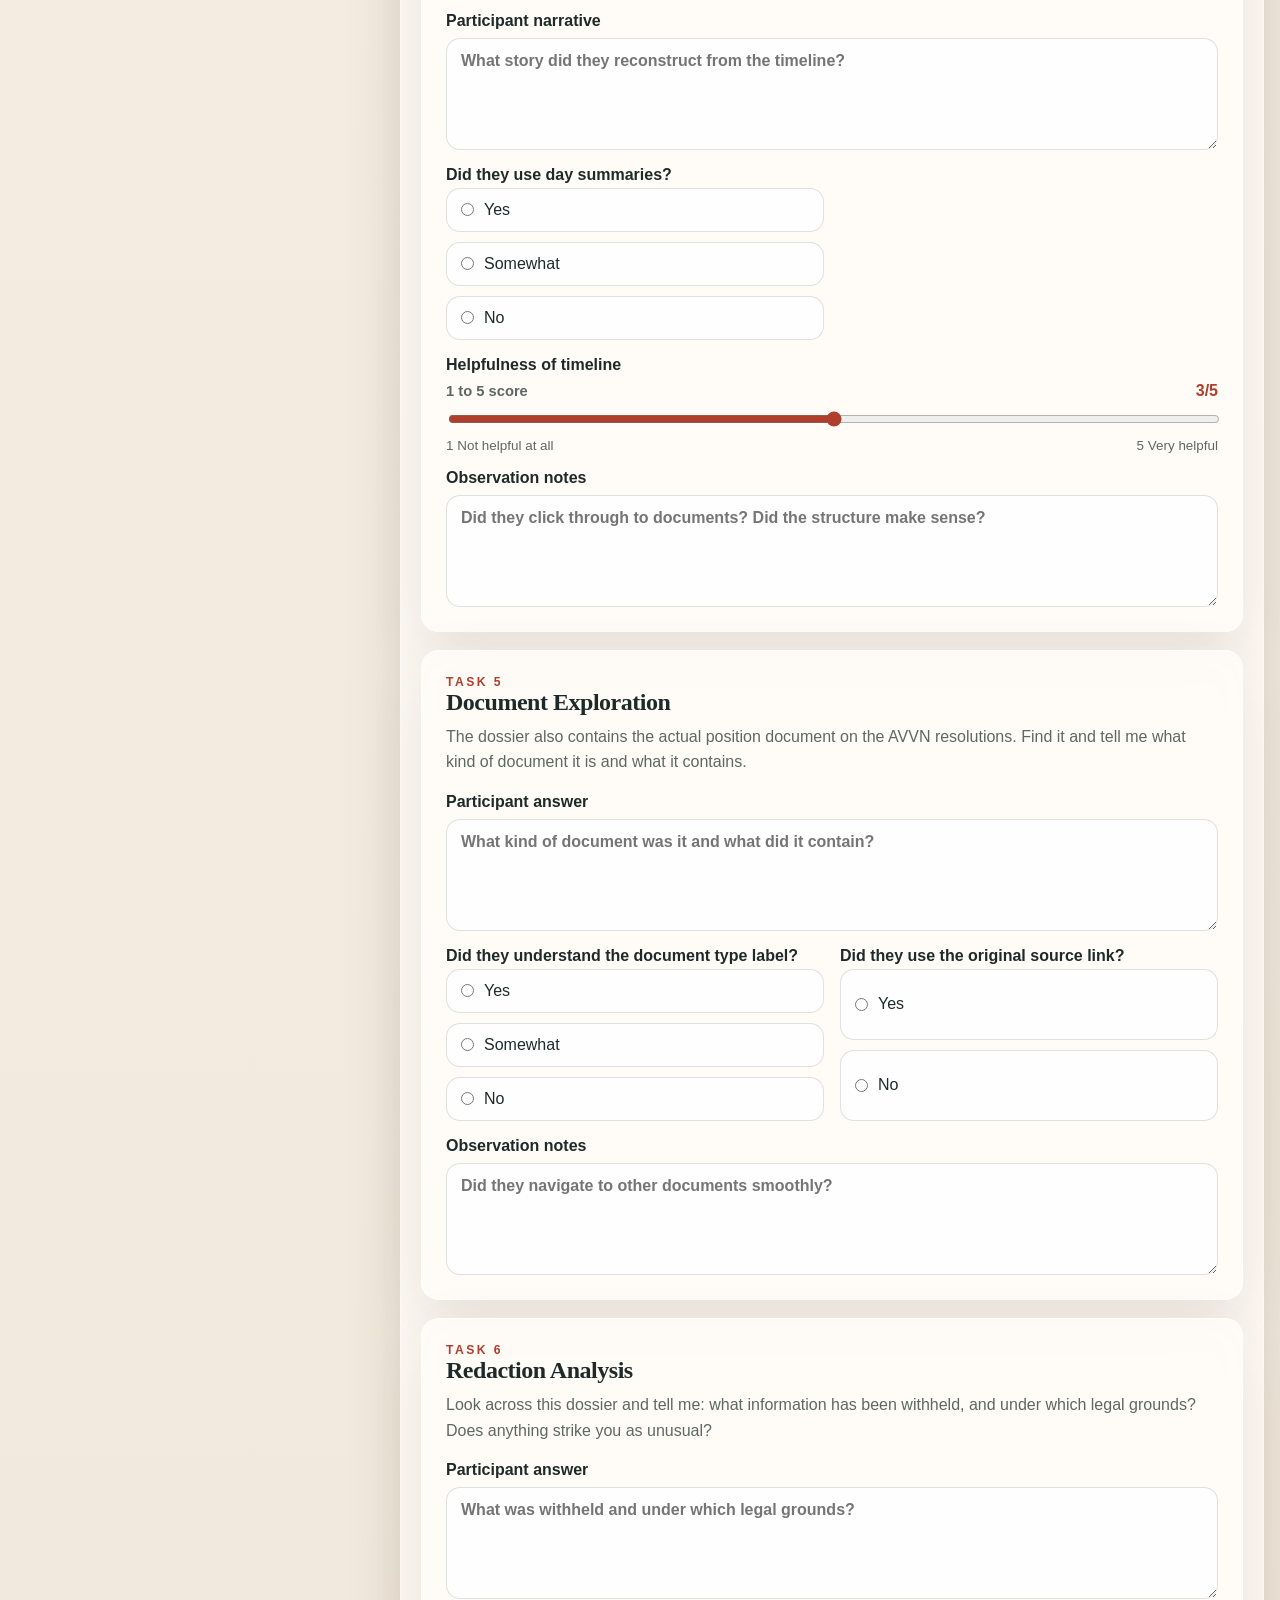
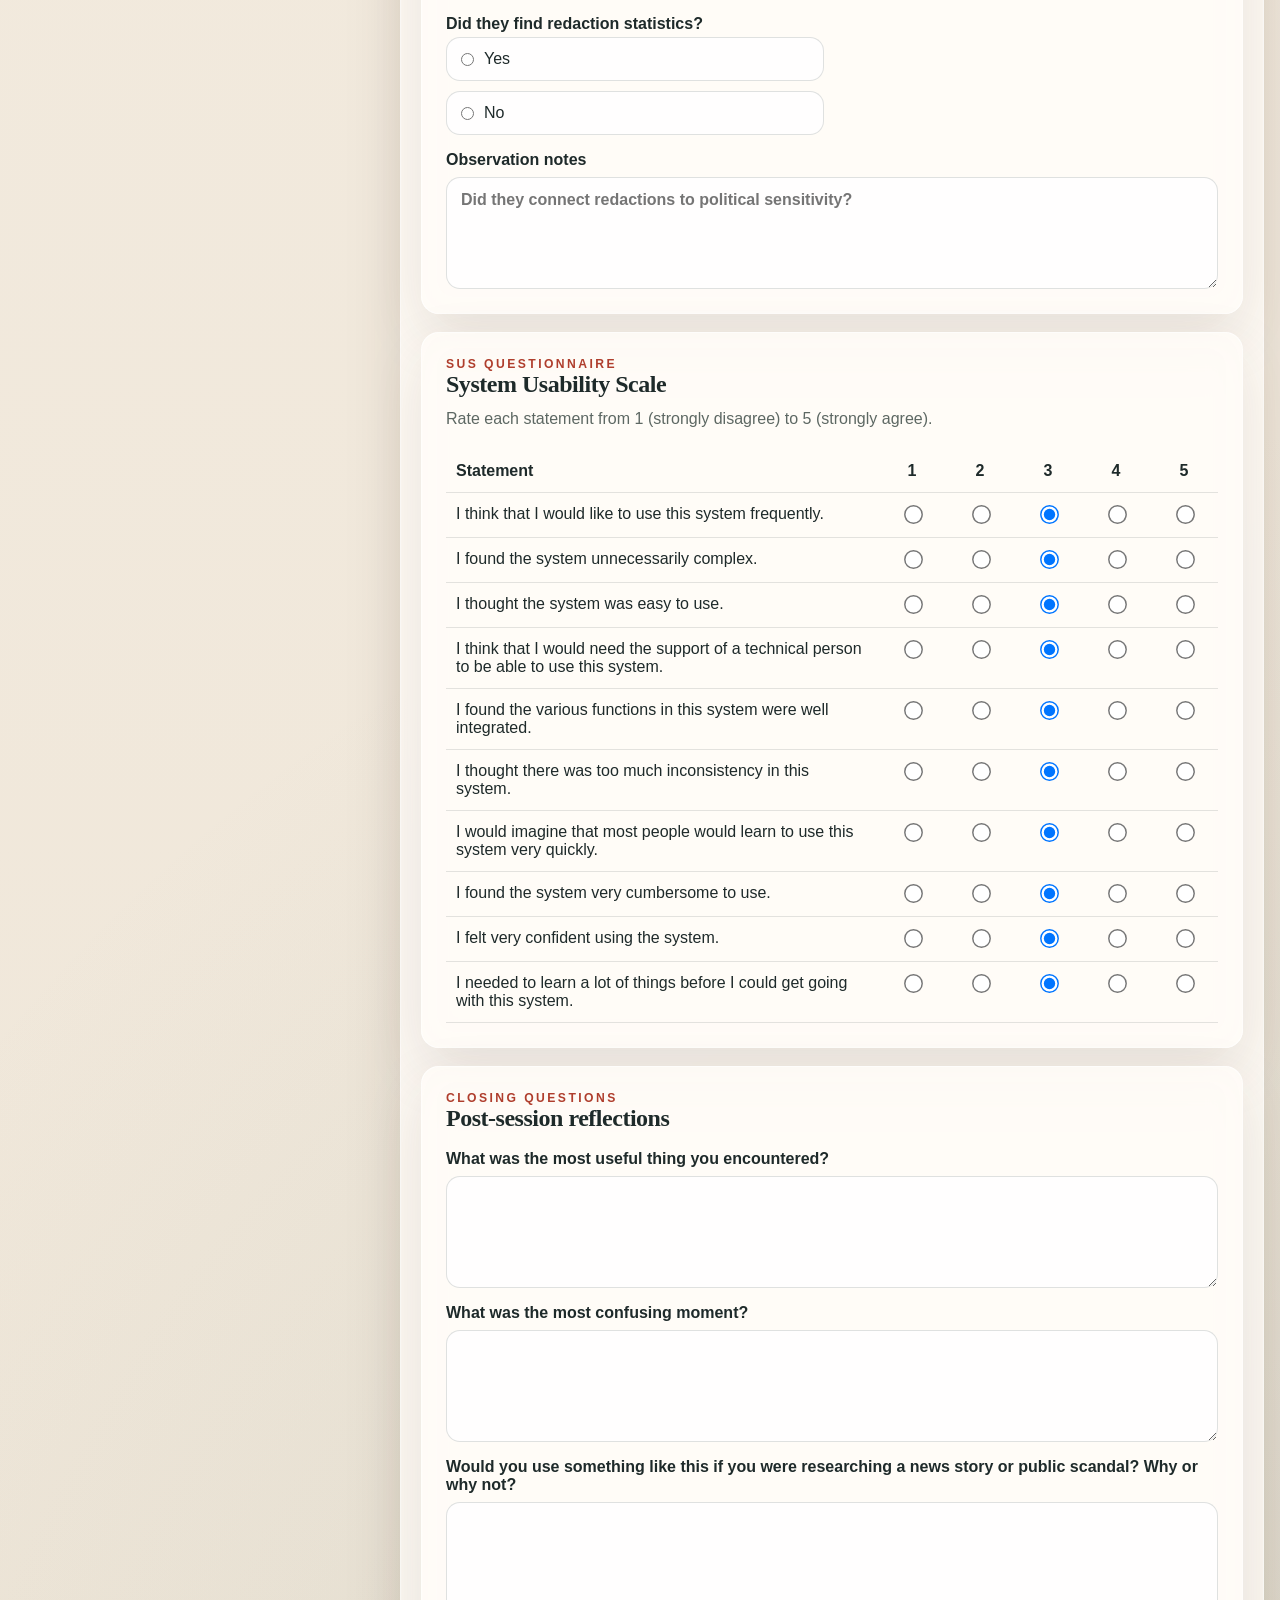
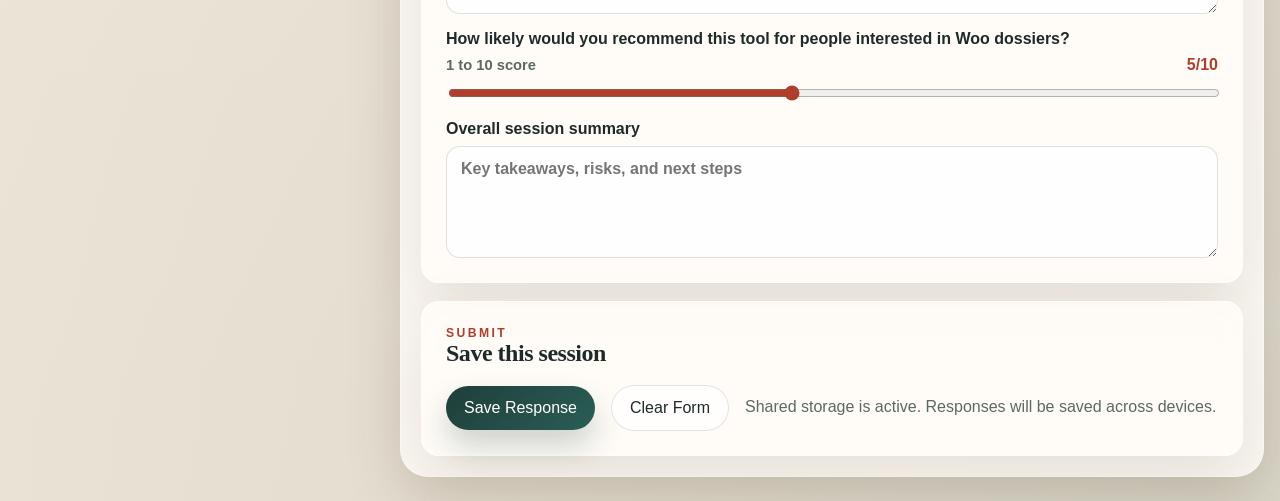
==== commit 91cc1c91: "Update survey and dashboard experience" ====
--- a/index.html
+++ b/index.html
@@ -3,14 +3,14 @@
 <head>
   <meta charset="UTF-8" />
   <meta name="viewport" content="width=device-width, initial-scale=1.0" />
-  <title>UX Research Survey</title>
+  <title>Woolens Tool Usability Survey</title>
   <link rel="stylesheet" href="./styles.css" />
 </head>
 <body data-page="survey">
   <div class="page-shell">
     <aside class="hero-panel">
       <p class="eyebrow">Research Session Kit</p>
-      <h1>Government Dossier Tool Usability Survey</h1>
+      <h1>Woolens Tool Usability Survey</h1>
       <p class="hero-copy">
         Capture moderated session notes, task outcomes, SUS scores, and follow-up insights in one place.
       </p>
@@ -55,35 +55,52 @@
             <h2>Pre-task context</h2>
           </div>
           <div class="grid">
-            <label>
-              Prior familiarity with Woo dossiers or government information requests
-              <select name="backgroundWooFamiliarity" required>
-                <option value="">Select a level</option>
-                <option value="Never heard of them">Never heard of them</option>
-                <option value="Heard of them">Heard of them</option>
-                <option value="Some familiarity">Some familiarity</option>
-                <option value="Worked with them directly">Worked with them directly</option>
-              </select>
-            </label>
+            <fieldset class="option-group">
+              <legend>Prior familiarity with Woo dossiers or government information requests</legend>
+              <label class="option-row">
+                <input type="radio" name="backgroundWooFamiliarity" value="Never heard of them" required />
+                <span>Never heard of them</span>
+              </label>
+              <label class="option-row">
+                <input type="radio" name="backgroundWooFamiliarity" value="Heard of them" />
+                <span>Heard of them</span>
+              </label>
+              <label class="option-row">
+                <input type="radio" name="backgroundWooFamiliarity" value="Some familiarity" />
+                <span>Some familiarity</span>
+              </label>
+              <label class="option-row">
+                <input type="radio" name="backgroundWooFamiliarity" value="Worked with them directly" />
+                <span>Worked with them directly</span>
+              </label>
+            </fieldset>
             <label>
               Have you ever heard of a Woo dossier or government information request?
               <textarea name="backgroundWoo" rows="3" placeholder="Participant answer"></textarea>
             </label>
-            <label>
-              How comfortable are you with reading official documents or government communication?
-              <select name="backgroundComfort" required>
-                <option value="">Select a level</option>
-                <option value="Very uncomfortable">Very uncomfortable</option>
-                <option value="Somewhat uncomfortable">Somewhat uncomfortable</option>
-                <option value="Neutral">Neutral</option>
-                <option value="Somewhat comfortable">Somewhat comfortable</option>
-                <option value="Very comfortable">Very comfortable</option>
-              </select>
-            </label>
-            <label>
-              Moderator notes
-              <textarea name="backgroundNotes" rows="3" placeholder="Prior familiarity, domain knowledge, tone"></textarea>
-            </label>
+            <fieldset class="option-group">
+              <legend>How comfortable are you with reading official documents or government communication?</legend>
+              <label class="option-row">
+                <input type="radio" name="backgroundComfort" value="Very uncomfortable" required />
+                <span>Very uncomfortable</span>
+              </label>
+              <label class="option-row">
+                <input type="radio" name="backgroundComfort" value="Somewhat uncomfortable" />
+                <span>Somewhat uncomfortable</span>
+              </label>
+              <label class="option-row">
+                <input type="radio" name="backgroundComfort" value="Neutral" />
+                <span>Neutral</span>
+              </label>
+              <label class="option-row">
+                <input type="radio" name="backgroundComfort" value="Somewhat comfortable" />
+                <span>Somewhat comfortable</span>
+              </label>
+              <label class="option-row">
+                <input type="radio" name="backgroundComfort" value="Very comfortable" />
+                <span>Very comfortable</span>
+              </label>
+            </fieldset>
           </div>
         </section>
 
@@ -98,7 +115,7 @@
               Participant response
               <textarea name="task1Response" rows="4" placeholder="What they said"></textarea>
             </label>
-            <label>
+            <label class="full-span">
               Was the purpose clear?
               <div class="range-control">
                 <div class="range-meta">
@@ -106,6 +123,10 @@
                   <strong data-range-output="task1Clarity">3/5</strong>
                 </div>
                 <input type="range" min="1" max="5" value="3" name="task1Clarity" />
+                <div class="range-endpoints" aria-hidden="true">
+                  <span>1 Not at all</span>
+                  <span>5 Yes very clear</span>
+                </div>
               </div>
             </label>
             <label class="full-span">
@@ -126,15 +147,21 @@
               What did the participant find?
               <textarea name="task2Finding" rows="4" placeholder="Summary of what they learned"></textarea>
             </label>
-            <label>
-              Outcome
-              <select name="task2Outcome">
-                <option value="">Select</option>
-                <option value="Completed">Completed</option>
-                <option value="Partially completed">Partially completed</option>
-                <option value="Not completed">Not completed</option>
-              </select>
-            </label>
+            <fieldset class="option-group">
+              <legend>Outcome</legend>
+              <label class="option-row">
+                <input type="radio" name="task2Outcome" value="Completed" />
+                <span>Completed</span>
+              </label>
+              <label class="option-row">
+                <input type="radio" name="task2Outcome" value="Partially completed" />
+                <span>Partially completed</span>
+              </label>
+              <label class="option-row">
+                <input type="radio" name="task2Outcome" value="Not completed" />
+                <span>Not completed</span>
+              </label>
+            </fieldset>
             <label>
               Time taken (minutes)
               <input type="number" min="0" step="0.5" name="task2Time" placeholder="e.g. 4.5" />
@@ -157,23 +184,32 @@
               What emails or insights did they identify?
               <textarea name="task3Finding" rows="4" placeholder="Summary of email correspondence and learnings"></textarea>
             </label>
-            <label>
-              Did they understand sender/receiver info?
-              <select name="task3MetadataUnderstanding">
-                <option value="">Select</option>
-                <option value="Yes">Yes</option>
-                <option value="Somewhat">Somewhat</option>
-                <option value="No">No</option>
-              </select>
-            </label>
-            <label>
-              Did they notice redactions?
-              <select name="task3Redactions">
-                <option value="">Select</option>
-                <option value="Yes">Yes</option>
-                <option value="No">No</option>
-              </select>
-            </label>
+            <fieldset class="option-group">
+              <legend>Did they understand sender/receiver info?</legend>
+              <label class="option-row">
+                <input type="radio" name="task3MetadataUnderstanding" value="Yes" />
+                <span>Yes</span>
+              </label>
+              <label class="option-row">
+                <input type="radio" name="task3MetadataUnderstanding" value="Somewhat" />
+                <span>Somewhat</span>
+              </label>
+              <label class="option-row">
+                <input type="radio" name="task3MetadataUnderstanding" value="No" />
+                <span>No</span>
+              </label>
+            </fieldset>
+            <fieldset class="option-group">
+              <legend>Did they notice redactions?</legend>
+              <label class="option-row">
+                <input type="radio" name="task3Redactions" value="Yes" />
+                <span>Yes</span>
+              </label>
+              <label class="option-row">
+                <input type="radio" name="task3Redactions" value="No" />
+                <span>No</span>
+              </label>
+            </fieldset>
             <label class="full-span">
               Observation notes
               <textarea name="task3Notes" rows="3" placeholder="Did they find the email interface quickly?"></textarea>
@@ -192,16 +228,22 @@
               Participant narrative
               <textarea name="task4Narrative" rows="4" placeholder="What story did they reconstruct from the timeline?"></textarea>
             </label>
-            <label>
-              Did they use day summaries?
-              <select name="task4Summaries">
-                <option value="">Select</option>
-                <option value="Yes">Yes</option>
-                <option value="Somewhat">Somewhat</option>
-                <option value="No">No</option>
-              </select>
-            </label>
-            <label>
+            <fieldset class="option-group">
+              <legend>Did they use day summaries?</legend>
+              <label class="option-row">
+                <input type="radio" name="task4Summaries" value="Yes" />
+                <span>Yes</span>
+              </label>
+              <label class="option-row">
+                <input type="radio" name="task4Summaries" value="Somewhat" />
+                <span>Somewhat</span>
+              </label>
+              <label class="option-row">
+                <input type="radio" name="task4Summaries" value="No" />
+                <span>No</span>
+              </label>
+            </fieldset>
+            <label class="full-span">
               Helpfulness of timeline
               <div class="range-control">
                 <div class="range-meta">
@@ -209,6 +251,10 @@
                   <strong data-range-output="task4Helpfulness">3/5</strong>
                 </div>
                 <input type="range" min="1" max="5" value="3" name="task4Helpfulness" />
+                <div class="range-endpoints" aria-hidden="true">
+                  <span>1 Not helpful at all</span>
+                  <span>5 Very helpful</span>
+                </div>
               </div>
             </label>
             <label class="full-span">
@@ -229,23 +275,32 @@
               Participant answer
               <textarea name="task5Response" rows="4" placeholder="What kind of document was it and what did it contain?"></textarea>
             </label>
-            <label>
-              Did they understand the document type label?
-              <select name="task5LabelUnderstanding">
-                <option value="">Select</option>
-                <option value="Yes">Yes</option>
-                <option value="Somewhat">Somewhat</option>
-                <option value="No">No</option>
-              </select>
-            </label>
-            <label>
-              Did they use the original source link?
-              <select name="task5SourceLink">
-                <option value="">Select</option>
-                <option value="Yes">Yes</option>
-                <option value="No">No</option>
-              </select>
-            </label>
+            <fieldset class="option-group">
+              <legend>Did they understand the document type label?</legend>
+              <label class="option-row">
+                <input type="radio" name="task5LabelUnderstanding" value="Yes" />
+                <span>Yes</span>
+              </label>
+              <label class="option-row">
+                <input type="radio" name="task5LabelUnderstanding" value="Somewhat" />
+                <span>Somewhat</span>
+              </label>
+              <label class="option-row">
+                <input type="radio" name="task5LabelUnderstanding" value="No" />
+                <span>No</span>
+              </label>
+            </fieldset>
+            <fieldset class="option-group">
+              <legend>Did they use the original source link?</legend>
+              <label class="option-row">
+                <input type="radio" name="task5SourceLink" value="Yes" />
+                <span>Yes</span>
+              </label>
+              <label class="option-row">
+                <input type="radio" name="task5SourceLink" value="No" />
+                <span>No</span>
+              </label>
+            </fieldset>
             <label class="full-span">
               Observation notes
               <textarea name="task5Notes" rows="3" placeholder="Did they navigate to other documents smoothly?"></textarea>
@@ -264,14 +319,17 @@
               Participant answer
               <textarea name="task6Response" rows="4" placeholder="What was withheld and under which legal grounds?"></textarea>
             </label>
-            <label>
-              Did they find redaction statistics?
-              <select name="task6Stats">
-                <option value="">Select</option>
-                <option value="Yes">Yes</option>
-                <option value="No">No</option>
-              </select>
-            </label>
+            <fieldset class="option-group">
+              <legend>Did they find redaction statistics?</legend>
+              <label class="option-row">
+                <input type="radio" name="task6Stats" value="Yes" />
+                <span>Yes</span>
+              </label>
+              <label class="option-row">
+                <input type="radio" name="task6Stats" value="No" />
+                <span>No</span>
+              </label>
+            </fieldset>
             <label class="full-span">
               Observation notes
               <textarea name="task6Notes" rows="3" placeholder="Did they connect redactions to political sensitivity?"></textarea>
@@ -310,10 +368,10 @@
               How likely would you recommend this tool for people interested in Woo dossiers?
               <div class="range-control">
                 <div class="range-meta">
-                  <span>1 to 5 score</span>
-                  <strong data-range-output="closingRecommend">3/5</strong>
+                  <span>1 to 10 score</span>
+                  <strong data-range-output="closingRecommend">5/10</strong>
                 </div>
-                <input type="range" min="1" max="5" value="3" name="closingRecommend" />
+                <input type="range" min="1" max="10" value="5" name="closingRecommend" />
               </div>
             </label>
             <label>
--- a/styles.css
+++ b/styles.css
@@ -181,6 +181,16 @@
   color: var(--ink);
 }
 
+fieldset {
+  margin: 0;
+  padding: 0;
+  border: 0;
+}
+
+legend {
+  padding: 0;
+}
+
 input,
 select,
 textarea,
@@ -212,6 +222,7 @@
 }
 
 input[type="range"] {
+  width: 100%;
   padding: 0;
   accent-color: var(--accent);
   background: transparent;
@@ -220,6 +231,47 @@
 .range-control {
   display: grid;
   gap: 8px;
+}
+
+.range-endpoints {
+  display: flex;
+  justify-content: space-between;
+  gap: 16px;
+  color: var(--muted);
+  font-size: 0.84rem;
+  font-weight: 500;
+}
+
+.option-group {
+  display: grid;
+  gap: 10px;
+}
+
+.option-group legend {
+  margin-bottom: 4px;
+  font-weight: 600;
+  color: var(--ink);
+}
+
+.option-row {
+  display: flex;
+  align-items: center;
+  gap: 10px;
+  padding: 12px 14px;
+  border: 1px solid rgba(30, 42, 42, 0.14);
+  border-radius: 14px;
+  background: rgba(255, 255, 255, 0.85);
+  font-weight: 500;
+}
+
+.option-row input[type="radio"] {
+  width: auto;
+  padding: 0;
+  border: 0;
+  border-radius: 999px;
+  background: transparent;
+  margin: 0;
+  accent-color: var(--accent);
 }
 
 .range-meta {
@@ -325,6 +377,8 @@
 
 .sus-table input[type="radio"] {
   width: auto;
+  transform: scale(1.45);
+  transform-origin: center;
 }
 
 .login-panel {
@@ -454,6 +508,42 @@
   gap: 12px;
 }
 
+.dual-bar-chart {
+  display: grid;
+  gap: 14px;
+}
+
+.dual-bar-legend {
+  display: flex;
+  flex-wrap: wrap;
+  gap: 14px;
+  color: var(--muted);
+  font-size: 0.9rem;
+}
+
+.legend-swatch {
+  display: inline-block;
+  width: 12px;
+  height: 12px;
+  border-radius: 999px;
+  margin-right: 6px;
+  background: linear-gradient(135deg, #2a5e56, #af3e2d);
+}
+
+.legend-swatch.alt {
+  background: linear-gradient(135deg, #698073, #cf8c5f);
+}
+
+.dual-bar-row {
+  display: grid;
+  gap: 8px;
+}
+
+.dual-bar-tracks {
+  display: grid;
+  gap: 8px;
+}
+
 .bar-row {
   display: grid;
   gap: 6px;
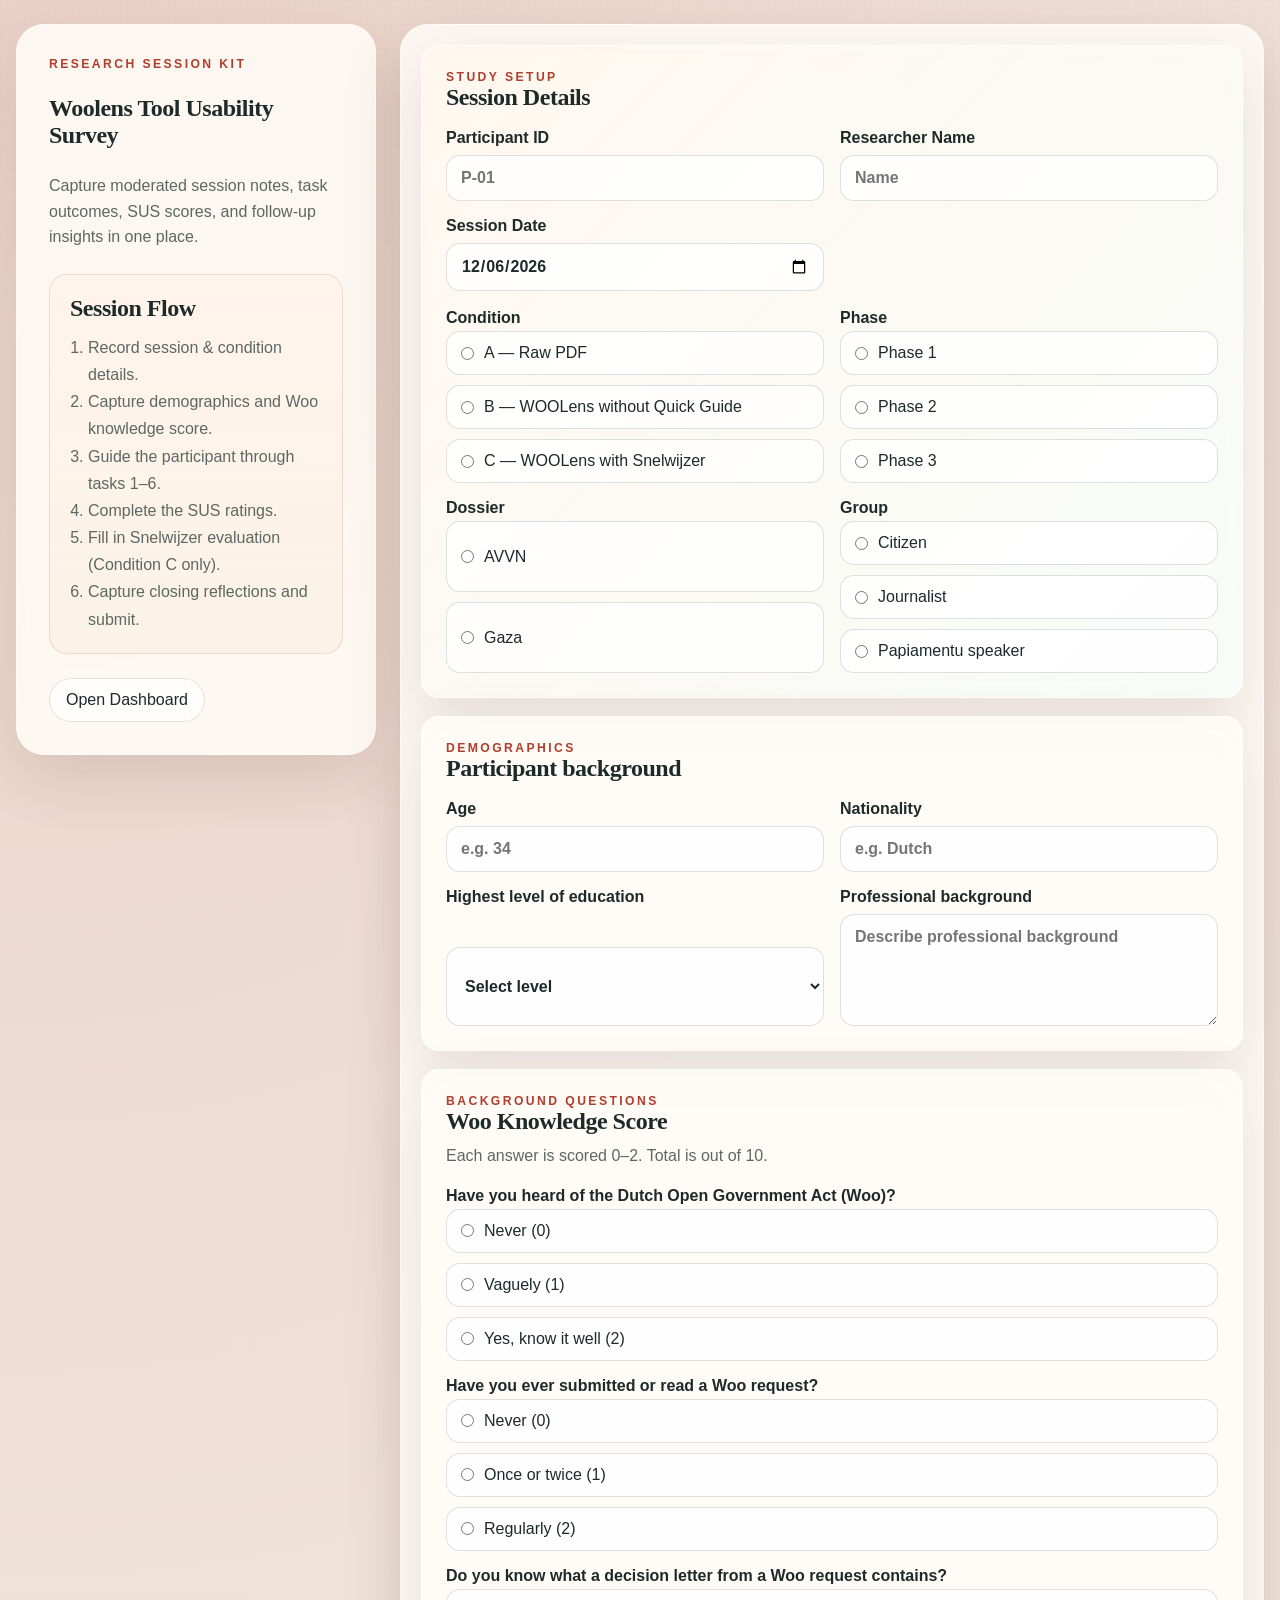
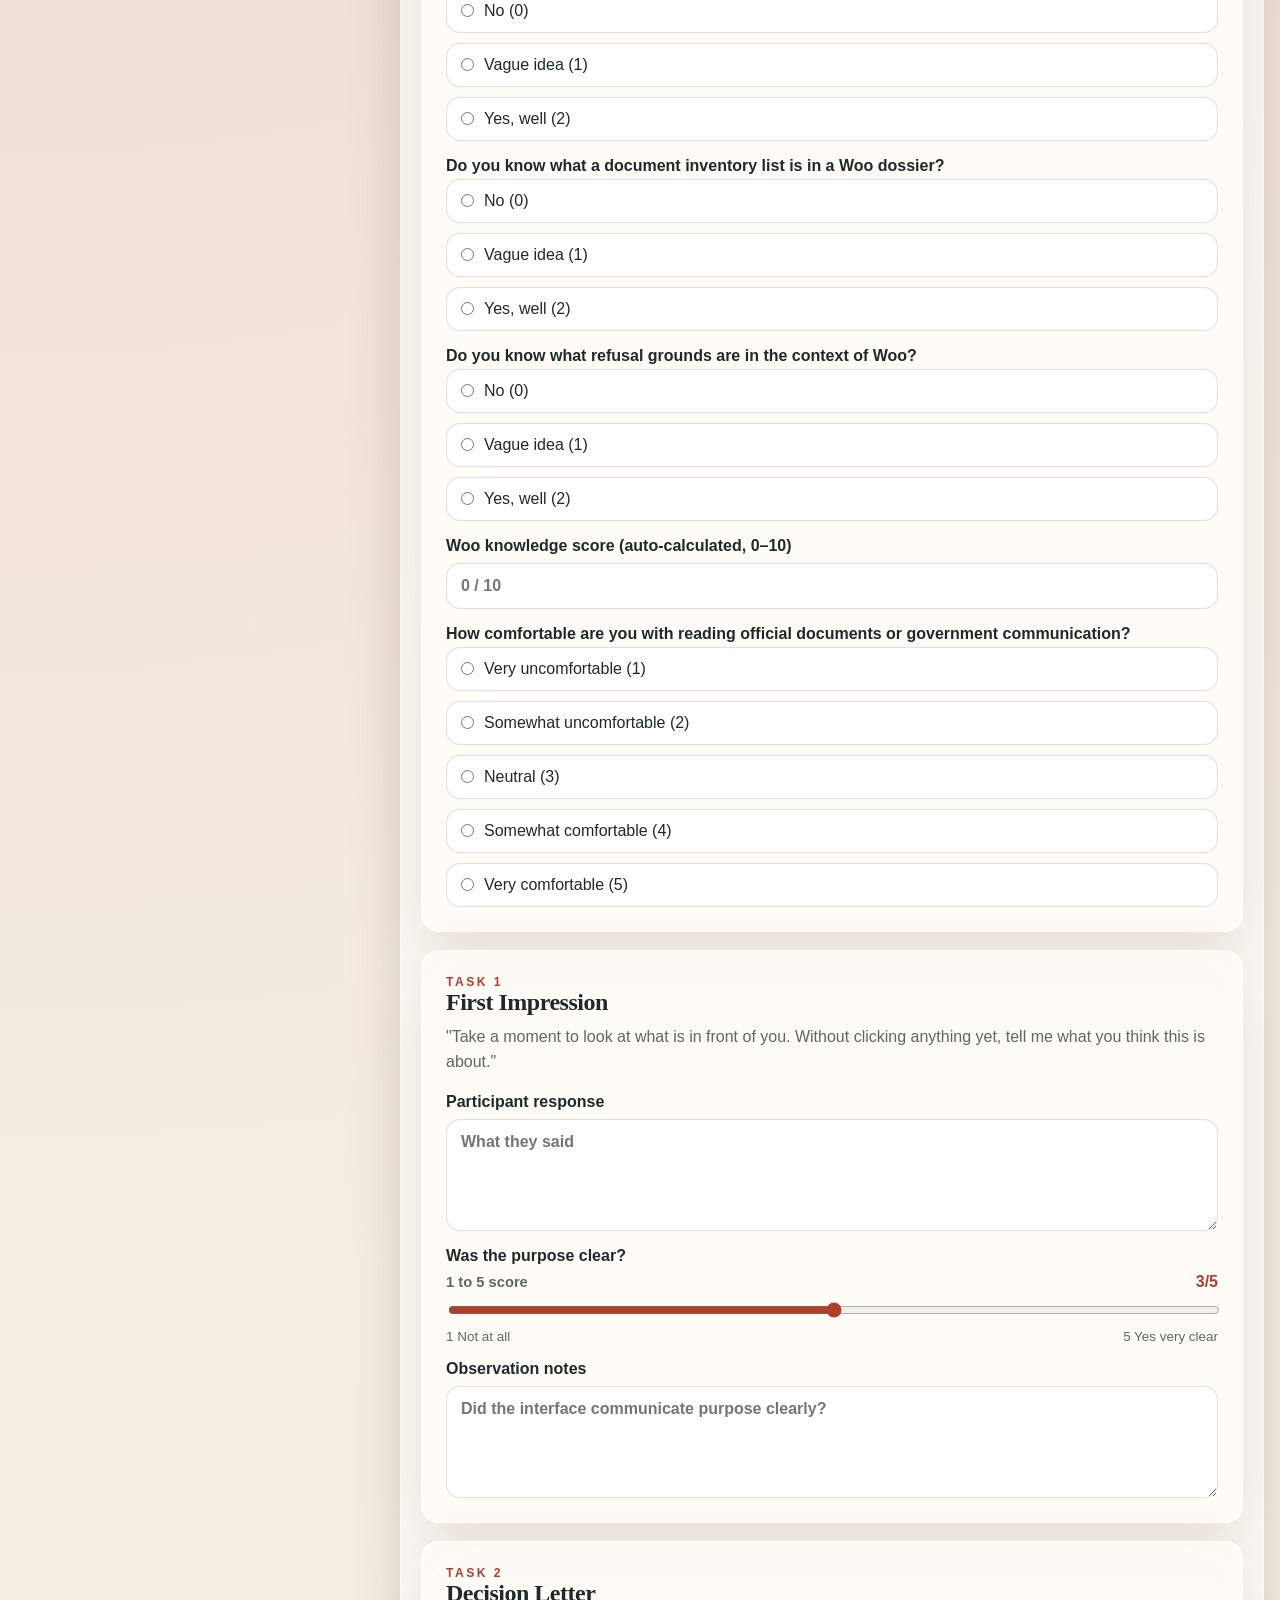
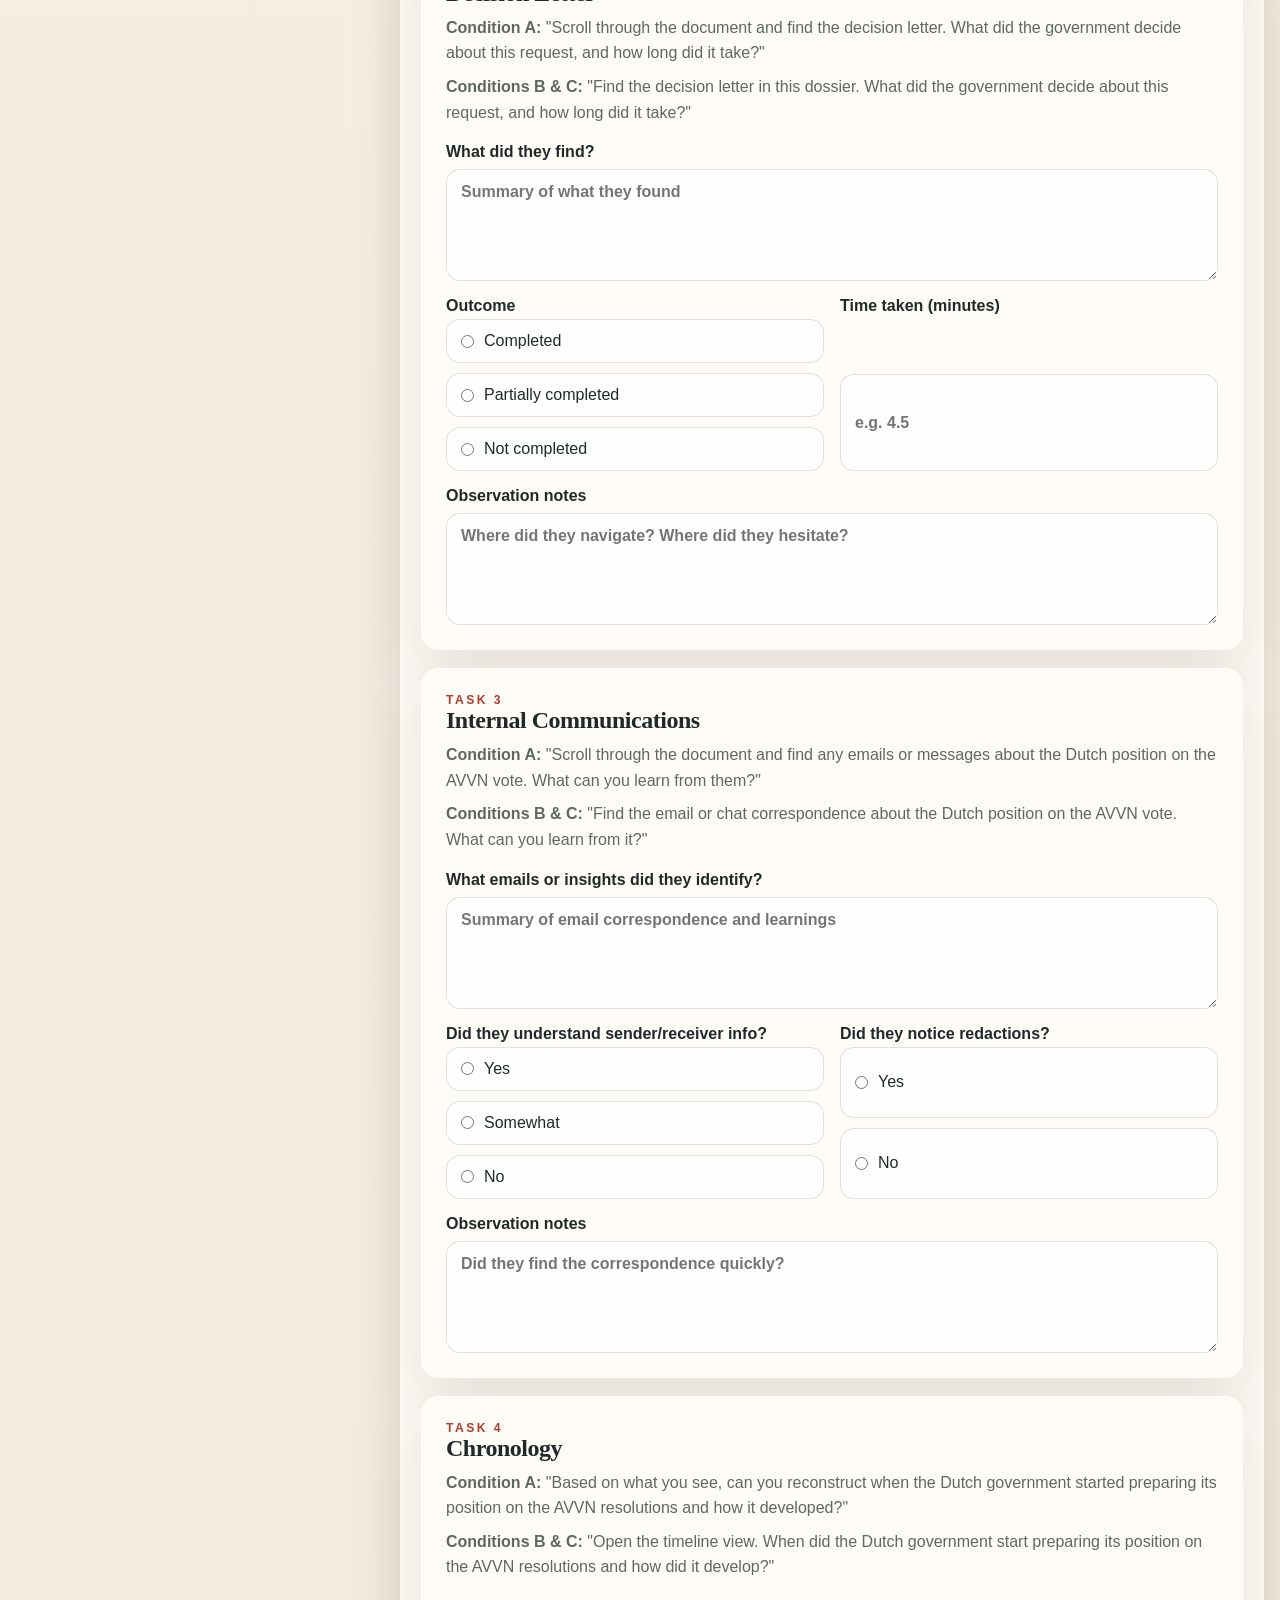
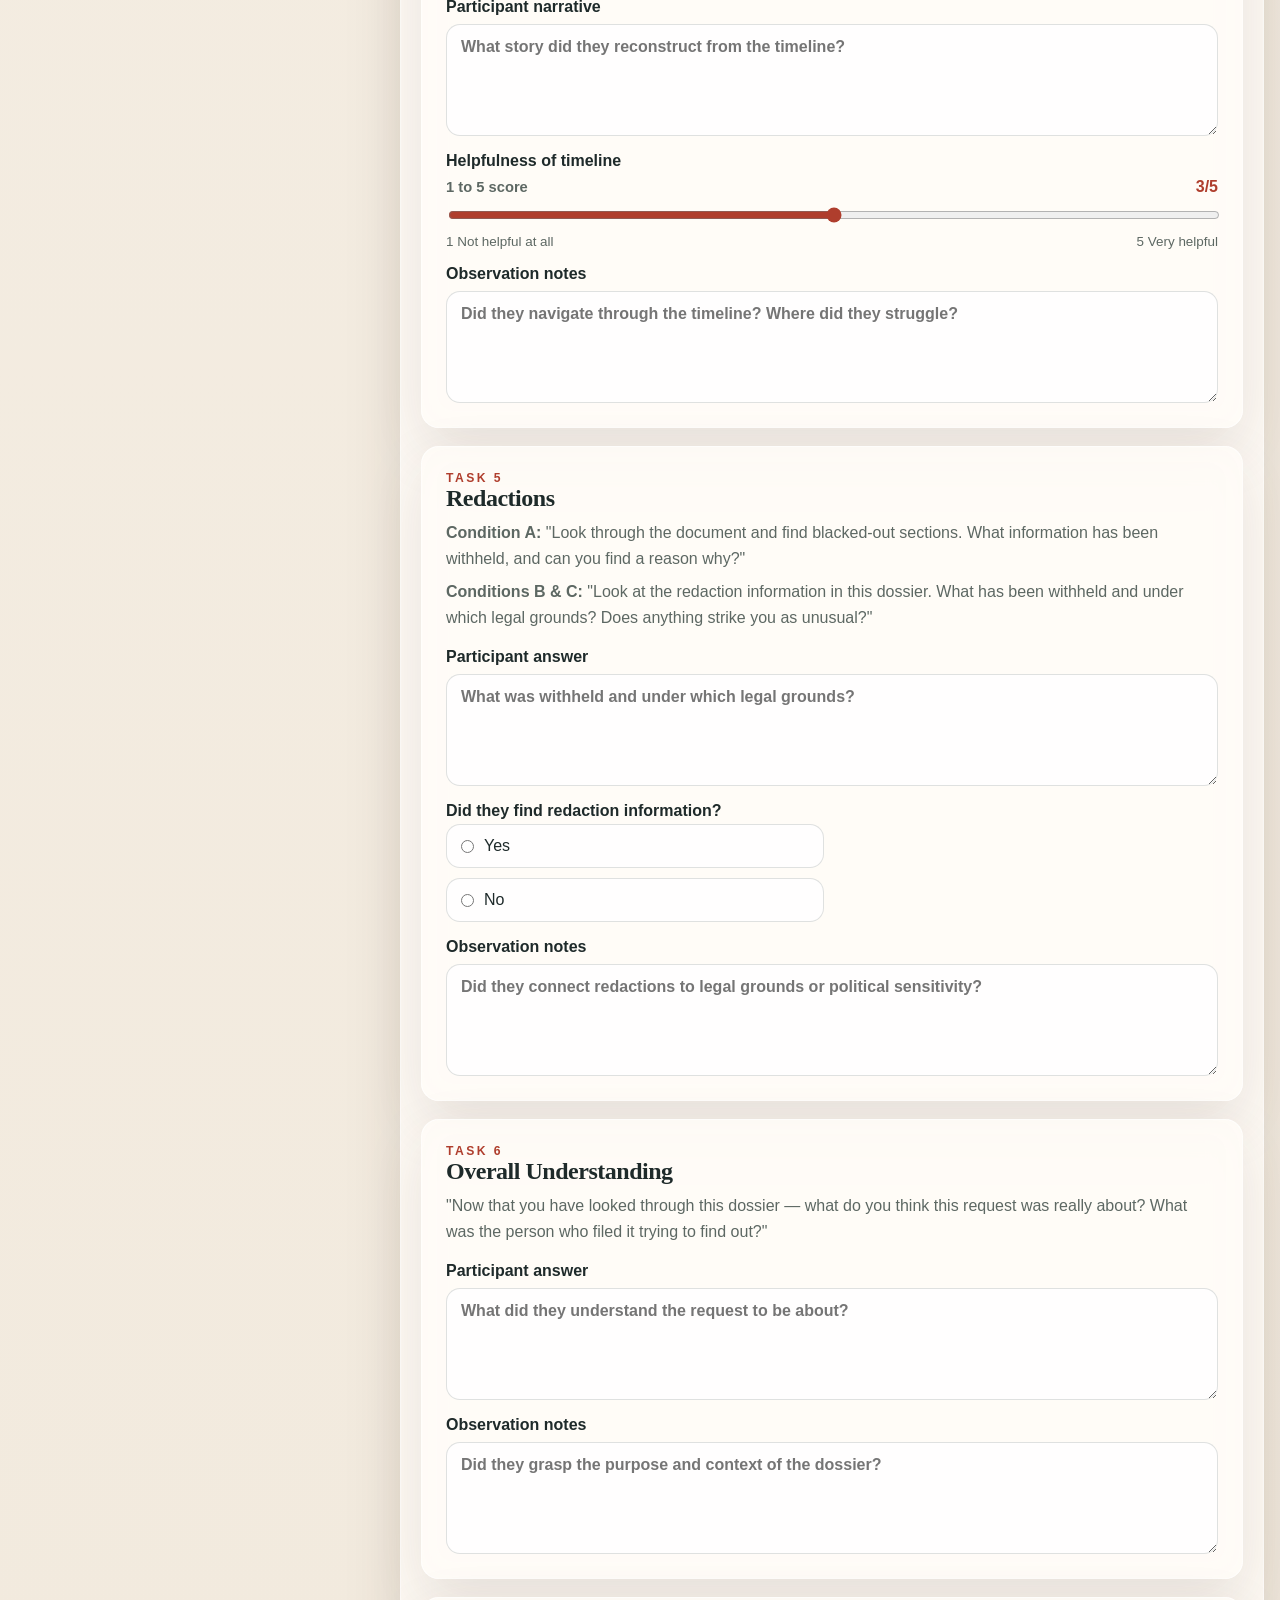
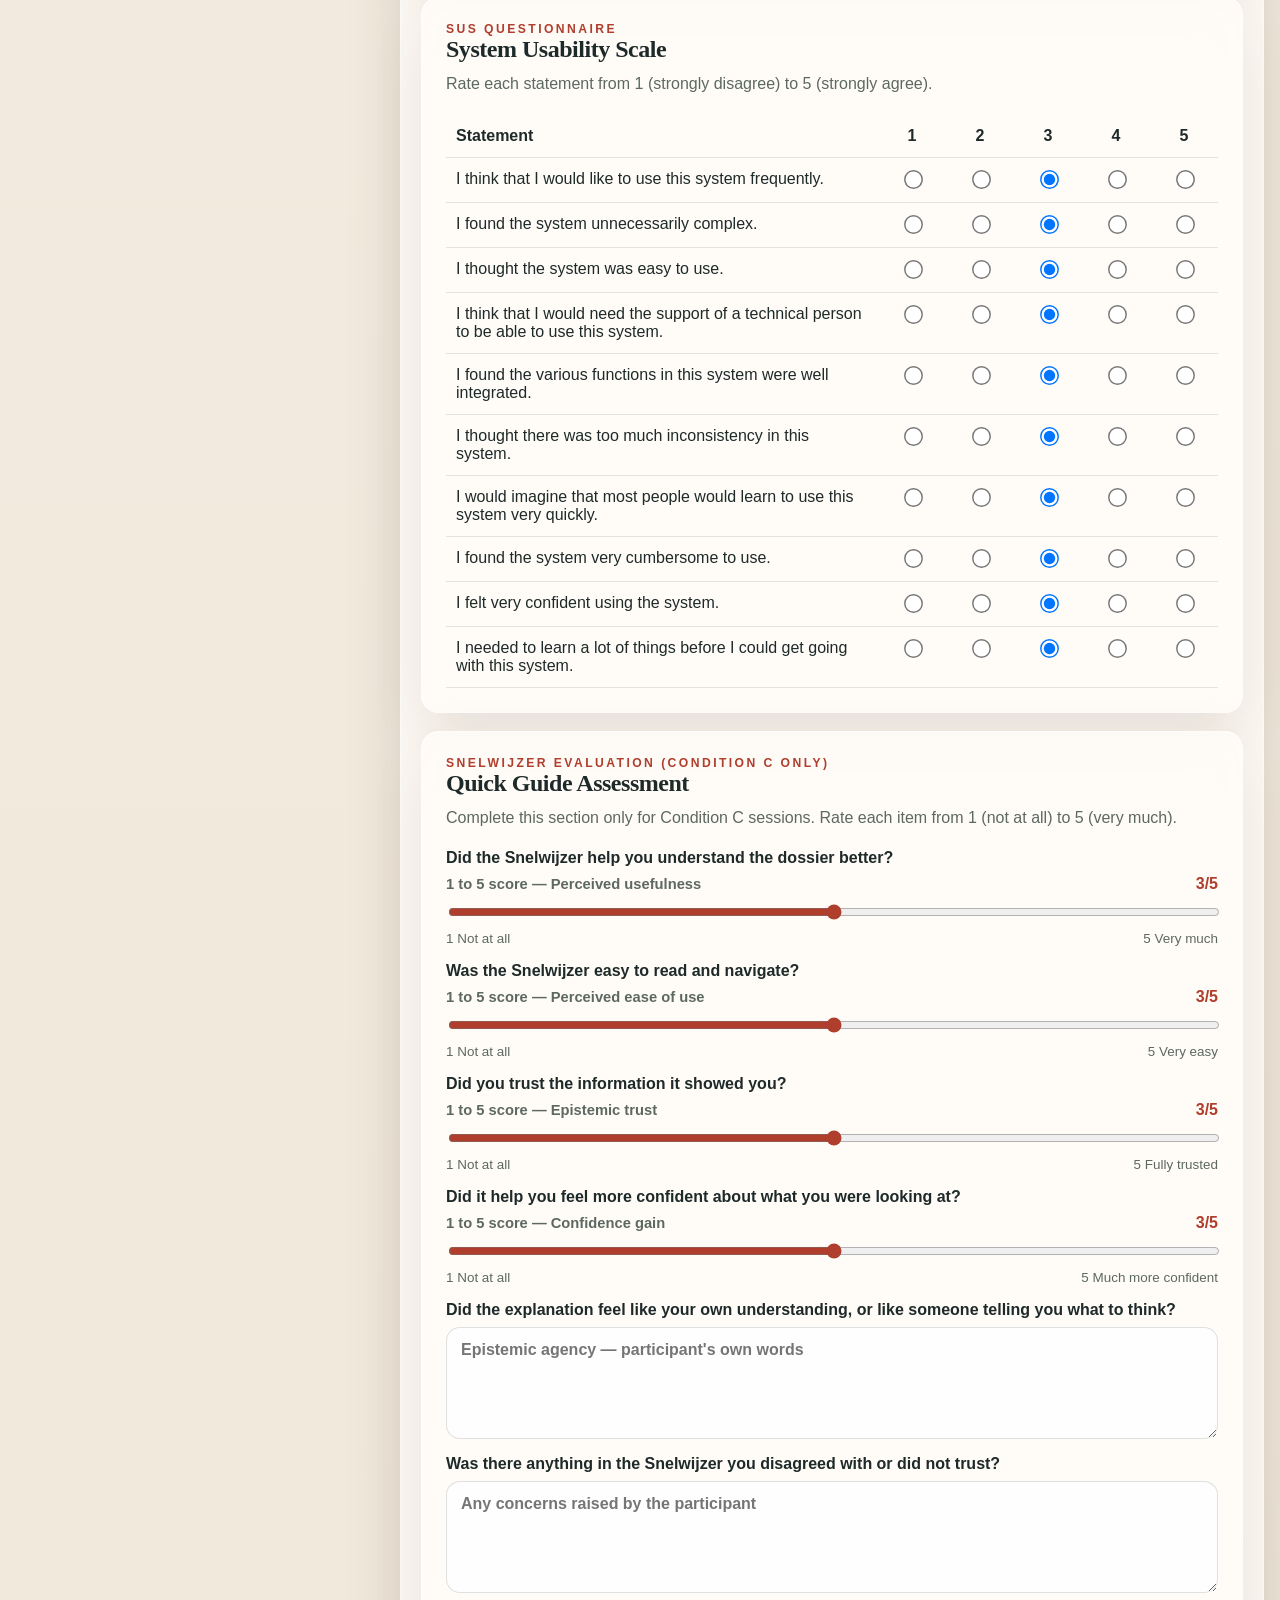
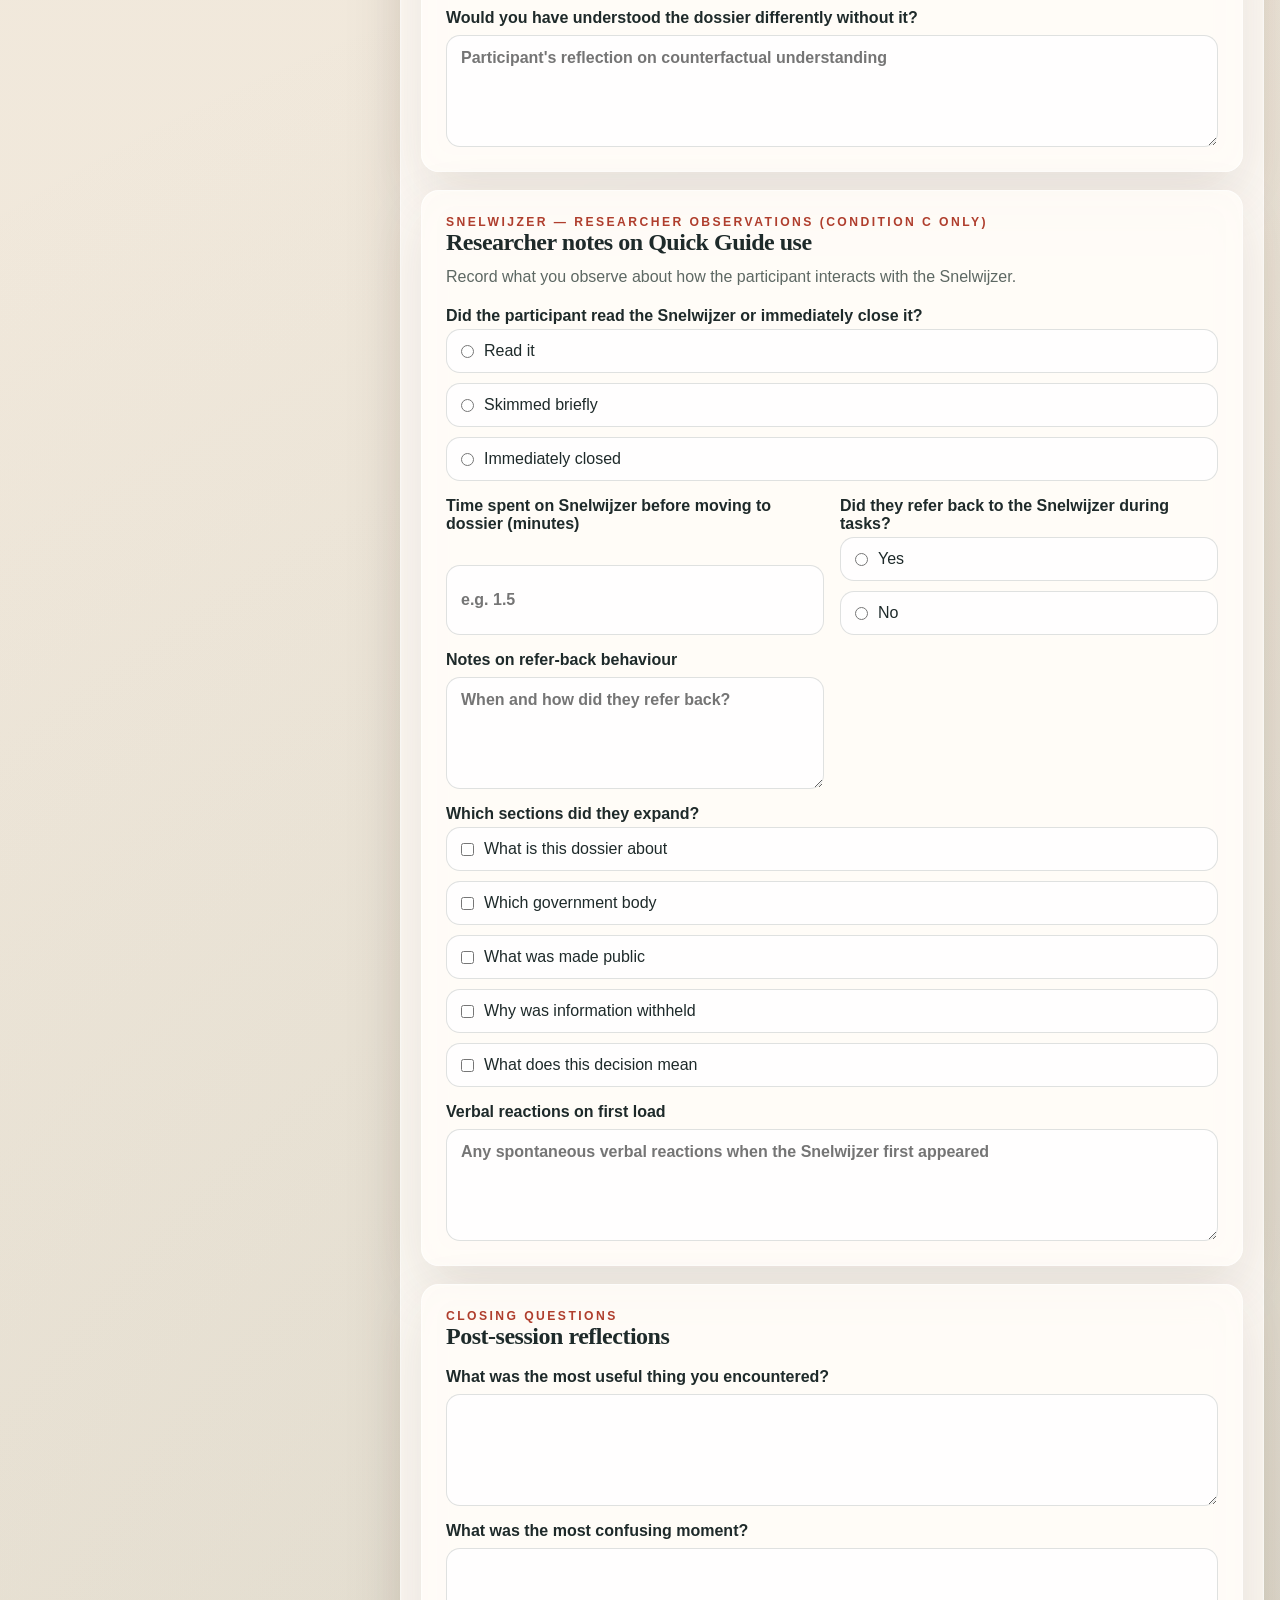
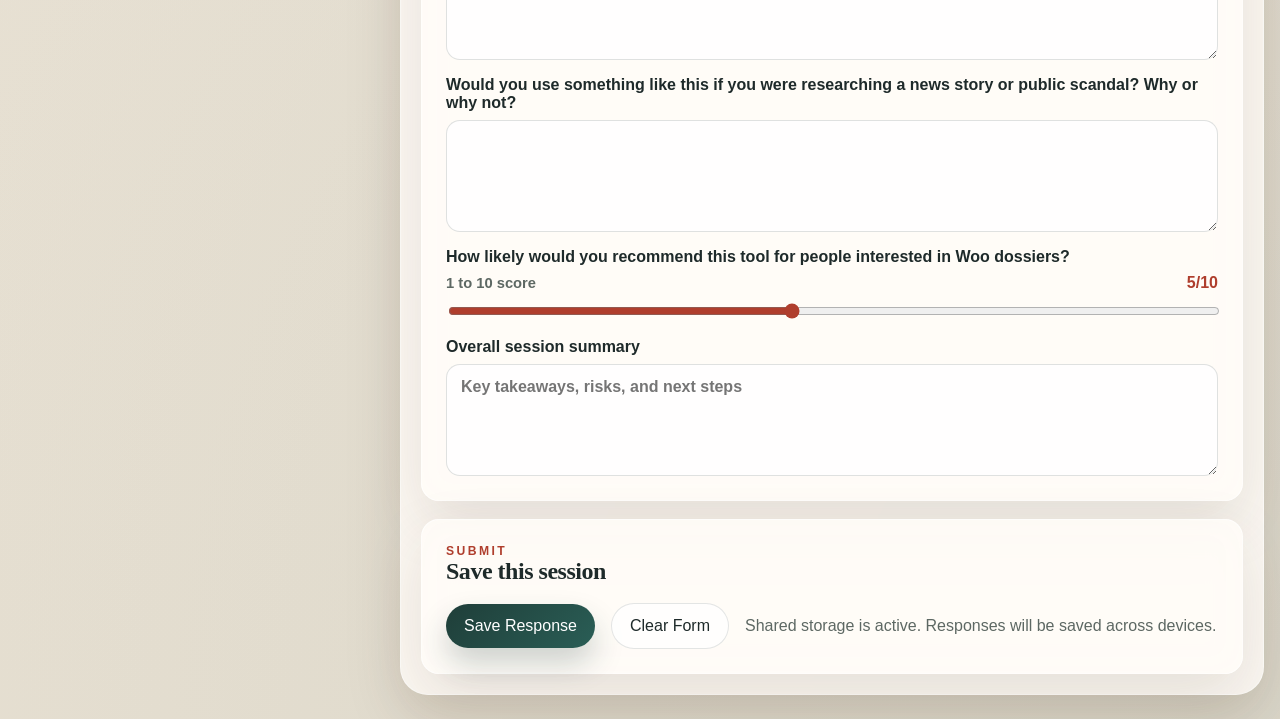
==== commit 64cd6ce3: "Overhaul survey form for AVVN/Gaza dossier study with condition tracking - Add session tracking: Con" ====
--- a/index.html
+++ b/index.html
@@ -17,9 +17,11 @@
       <div class="hero-card">
         <h2>Session Flow</h2>
         <ol>
-          <li>Ask the background questions.</li>
-          <li>Guide the participant through tasks 1-6.</li>
+          <li>Record session &amp; condition details.</li>
+          <li>Capture demographics and Woo knowledge score.</li>
+          <li>Guide the participant through tasks 1–6.</li>
           <li>Complete the SUS ratings.</li>
+          <li>Fill in Snelwijzer evaluation (Condition C only).</li>
           <li>Capture closing reflections and submit.</li>
         </ol>
       </div>
@@ -28,6 +30,8 @@
 
     <main class="content-panel">
       <form id="survey-form" class="survey-form">
+
+        <!-- ── SECTION 1: Session & Condition Tracking ── -->
         <section class="section-card intro-card">
           <div>
             <p class="section-kicker">Study Setup</p>
@@ -47,68 +51,218 @@
               <input type="date" name="sessionDate" required />
             </label>
           </div>
-        </section>
-
+          <div class="grid two-up">
+            <fieldset class="option-group">
+              <legend>Condition</legend>
+              <label class="option-row">
+                <input type="radio" name="condition" value="A" />
+                <span>A — Raw PDF</span>
+              </label>
+              <label class="option-row">
+                <input type="radio" name="condition" value="B" />
+                <span>B — WOOLens without Quick Guide</span>
+              </label>
+              <label class="option-row">
+                <input type="radio" name="condition" value="C" />
+                <span>C — WOOLens with Snelwijzer</span>
+              </label>
+            </fieldset>
+            <fieldset class="option-group">
+              <legend>Phase</legend>
+              <label class="option-row">
+                <input type="radio" name="phase" value="1" />
+                <span>Phase 1</span>
+              </label>
+              <label class="option-row">
+                <input type="radio" name="phase" value="2" />
+                <span>Phase 2</span>
+              </label>
+              <label class="option-row">
+                <input type="radio" name="phase" value="3" />
+                <span>Phase 3</span>
+              </label>
+            </fieldset>
+            <fieldset class="option-group">
+              <legend>Dossier</legend>
+              <label class="option-row">
+                <input type="radio" name="dossier" value="AVVN" />
+                <span>AVVN</span>
+              </label>
+              <label class="option-row">
+                <input type="radio" name="dossier" value="Gaza" />
+                <span>Gaza</span>
+              </label>
+            </fieldset>
+            <fieldset class="option-group">
+              <legend>Group</legend>
+              <label class="option-row">
+                <input type="radio" name="group" value="Citizen" />
+                <span>Citizen</span>
+              </label>
+              <label class="option-row">
+                <input type="radio" name="group" value="Journalist" />
+                <span>Journalist</span>
+              </label>
+              <label class="option-row">
+                <input type="radio" name="group" value="Papiamentu speaker" />
+                <span>Papiamentu speaker</span>
+              </label>
+            </fieldset>
+          </div>
+        </section>
+
+        <!-- ── SECTION 2: Demographics ── -->
+        <section class="section-card">
+          <div>
+            <p class="section-kicker">Demographics</p>
+            <h2>Participant background</h2>
+          </div>
+          <div class="grid two-up">
+            <label>
+              Age
+              <input type="number" name="age" min="0" max="120" placeholder="e.g. 34" />
+            </label>
+            <label>
+              Nationality
+              <input type="text" name="nationality" placeholder="e.g. Dutch" />
+            </label>
+            <label>
+              Highest level of education
+              <select name="education">
+                <option value="">Select level</option>
+                <option value="Primary">Primary</option>
+                <option value="Secondary">Secondary</option>
+                <option value="Vocational">Vocational</option>
+                <option value="University of applied sciences">University of applied sciences</option>
+                <option value="Research university">Research university</option>
+              </select>
+            </label>
+            <label>
+              Professional background
+              <textarea name="professionalBackground" rows="3" placeholder="Describe professional background"></textarea>
+            </label>
+          </div>
+        </section>
+
+        <!-- ── SECTION 3: Woo Knowledge Score ── -->
         <section class="section-card">
           <div>
             <p class="section-kicker">Background Questions</p>
-            <h2>Pre-task context</h2>
+            <h2>Woo Knowledge Score</h2>
+            <p class="prompt">Each answer is scored 0–2. Total is out of 10.</p>
           </div>
           <div class="grid">
             <fieldset class="option-group">
-              <legend>Prior familiarity with Woo dossiers or government information requests</legend>
-              <label class="option-row">
-                <input type="radio" name="backgroundWooFamiliarity" value="Never heard of them" required />
-                <span>Never heard of them</span>
-              </label>
-              <label class="option-row">
-                <input type="radio" name="backgroundWooFamiliarity" value="Heard of them" />
-                <span>Heard of them</span>
-              </label>
-              <label class="option-row">
-                <input type="radio" name="backgroundWooFamiliarity" value="Some familiarity" />
-                <span>Some familiarity</span>
-              </label>
-              <label class="option-row">
-                <input type="radio" name="backgroundWooFamiliarity" value="Worked with them directly" />
-                <span>Worked with them directly</span>
-              </label>
-            </fieldset>
-            <label>
-              Have you ever heard of a Woo dossier or government information request?
-              <textarea name="backgroundWoo" rows="3" placeholder="Participant answer"></textarea>
+              <legend>Have you heard of the Dutch Open Government Act (Woo)?</legend>
+              <label class="option-row">
+                <input type="radio" name="wooQ1" value="0" />
+                <span>Never (0)</span>
+              </label>
+              <label class="option-row">
+                <input type="radio" name="wooQ1" value="1" />
+                <span>Vaguely (1)</span>
+              </label>
+              <label class="option-row">
+                <input type="radio" name="wooQ1" value="2" />
+                <span>Yes, know it well (2)</span>
+              </label>
+            </fieldset>
+            <fieldset class="option-group">
+              <legend>Have you ever submitted or read a Woo request?</legend>
+              <label class="option-row">
+                <input type="radio" name="wooQ2" value="0" />
+                <span>Never (0)</span>
+              </label>
+              <label class="option-row">
+                <input type="radio" name="wooQ2" value="1" />
+                <span>Once or twice (1)</span>
+              </label>
+              <label class="option-row">
+                <input type="radio" name="wooQ2" value="2" />
+                <span>Regularly (2)</span>
+              </label>
+            </fieldset>
+            <fieldset class="option-group">
+              <legend>Do you know what a decision letter from a Woo request contains?</legend>
+              <label class="option-row">
+                <input type="radio" name="wooQ3" value="0" />
+                <span>No (0)</span>
+              </label>
+              <label class="option-row">
+                <input type="radio" name="wooQ3" value="1" />
+                <span>Vague idea (1)</span>
+              </label>
+              <label class="option-row">
+                <input type="radio" name="wooQ3" value="2" />
+                <span>Yes, well (2)</span>
+              </label>
+            </fieldset>
+            <fieldset class="option-group">
+              <legend>Do you know what a document inventory list is in a Woo dossier?</legend>
+              <label class="option-row">
+                <input type="radio" name="wooQ4" value="0" />
+                <span>No (0)</span>
+              </label>
+              <label class="option-row">
+                <input type="radio" name="wooQ4" value="1" />
+                <span>Vague idea (1)</span>
+              </label>
+              <label class="option-row">
+                <input type="radio" name="wooQ4" value="2" />
+                <span>Yes, well (2)</span>
+              </label>
+            </fieldset>
+            <fieldset class="option-group">
+              <legend>Do you know what refusal grounds are in the context of Woo?</legend>
+              <label class="option-row">
+                <input type="radio" name="wooQ5" value="0" />
+                <span>No (0)</span>
+              </label>
+              <label class="option-row">
+                <input type="radio" name="wooQ5" value="1" />
+                <span>Vague idea (1)</span>
+              </label>
+              <label class="option-row">
+                <input type="radio" name="wooQ5" value="2" />
+                <span>Yes, well (2)</span>
+              </label>
+            </fieldset>
+            <label>
+              Woo knowledge score (auto-calculated, 0–10)
+              <input type="number" name="wooKnowledgeScore" min="0" max="10" placeholder="0 / 10" />
             </label>
             <fieldset class="option-group">
               <legend>How comfortable are you with reading official documents or government communication?</legend>
               <label class="option-row">
-                <input type="radio" name="backgroundComfort" value="Very uncomfortable" required />
-                <span>Very uncomfortable</span>
+                <input type="radio" name="backgroundComfort" value="Very uncomfortable" />
+                <span>Very uncomfortable (1)</span>
               </label>
               <label class="option-row">
                 <input type="radio" name="backgroundComfort" value="Somewhat uncomfortable" />
-                <span>Somewhat uncomfortable</span>
+                <span>Somewhat uncomfortable (2)</span>
               </label>
               <label class="option-row">
                 <input type="radio" name="backgroundComfort" value="Neutral" />
-                <span>Neutral</span>
+                <span>Neutral (3)</span>
               </label>
               <label class="option-row">
                 <input type="radio" name="backgroundComfort" value="Somewhat comfortable" />
-                <span>Somewhat comfortable</span>
+                <span>Somewhat comfortable (4)</span>
               </label>
               <label class="option-row">
                 <input type="radio" name="backgroundComfort" value="Very comfortable" />
-                <span>Very comfortable</span>
-              </label>
-            </fieldset>
-          </div>
-        </section>
-
+                <span>Very comfortable (5)</span>
+              </label>
+            </fieldset>
+          </div>
+        </section>
+
+        <!-- ── TASK 1: First Impression ── -->
         <section class="section-card">
           <div>
             <p class="section-kicker">Task 1</p>
             <h2>First Impression</h2>
-            <p class="prompt">Take a moment to look at the tool. Without clicking anything yet, tell me what you think this tool does.</p>
+            <p class="prompt">"Take a moment to look at what is in front of you. Without clicking anything yet, tell me what you think this is about."</p>
           </div>
           <div class="grid two-up">
             <label class="full-span">
@@ -136,16 +290,18 @@
           </div>
         </section>
 
+        <!-- ── TASK 2: Decision Letter ── -->
         <section class="section-card">
           <div>
             <p class="section-kicker">Task 2</p>
-            <h2>Finding Internal Communications</h2>
-            <p class="prompt">A source tells you that Minister Grapperhaus and Prime Minister Rutte were in contact on 19 November 2021 about events in Rotterdam. Find out what they discussed.</p>
-          </div>
-          <div class="grid two-up">
-            <label class="full-span">
-              What did the participant find?
-              <textarea name="task2Finding" rows="4" placeholder="Summary of what they learned"></textarea>
+            <h2>Decision Letter</h2>
+            <p class="prompt"><strong>Condition A:</strong> "Scroll through the document and find the decision letter. What did the government decide about this request, and how long did it take?"</p>
+            <p class="prompt"><strong>Conditions B &amp; C:</strong> "Find the decision letter in this dossier. What did the government decide about this request, and how long did it take?"</p>
+          </div>
+          <div class="grid two-up">
+            <label class="full-span">
+              What did they find?
+              <textarea name="task2Finding" rows="4" placeholder="Summary of what they found"></textarea>
             </label>
             <fieldset class="option-group">
               <legend>Outcome</legend>
@@ -168,16 +324,18 @@
             </label>
             <label class="full-span">
               Observation notes
-              <textarea name="task2Notes" rows="3" placeholder="Did they find the chat interface? Where did they hesitate?"></textarea>
-            </label>
-          </div>
-        </section>
-
+              <textarea name="task2Notes" rows="3" placeholder="Where did they navigate? Where did they hesitate?"></textarea>
+            </label>
+          </div>
+        </section>
+
+        <!-- ── TASK 3: Internal Communications ── -->
         <section class="section-card">
           <div>
             <p class="section-kicker">Task 3</p>
-            <h2>Email Correspondence</h2>
-            <p class="prompt">You are researching how the Dutch government internally discussed the AVVN resolutions on the conflict between Israel and the Palestinian Territories. Find any email correspondence related to this and tell me what you can learn from it.</p>
+            <h2>Internal Communications</h2>
+            <p class="prompt"><strong>Condition A:</strong> "Scroll through the document and find any emails or messages about the Dutch position on the AVVN vote. What can you learn from them?"</p>
+            <p class="prompt"><strong>Conditions B &amp; C:</strong> "Find the email or chat correspondence about the Dutch position on the AVVN vote. What can you learn from it?"</p>
           </div>
           <div class="grid two-up">
             <label class="full-span">
@@ -212,37 +370,24 @@
             </fieldset>
             <label class="full-span">
               Observation notes
-              <textarea name="task3Notes" rows="3" placeholder="Did they find the email interface quickly?"></textarea>
-            </label>
-          </div>
-        </section>
-
+              <textarea name="task3Notes" rows="3" placeholder="Did they find the correspondence quickly?"></textarea>
+            </label>
+          </div>
+        </section>
+
+        <!-- ── TASK 4: Chronology ── -->
         <section class="section-card">
           <div>
             <p class="section-kicker">Task 4</p>
-            <h2>Timeline</h2>
-            <p class="prompt">Open the timeline view of this dossier. Tell me what you see and what you can learn from it. Can you find when the discussion about the Dutch position started and how it developed over time?</p>
+            <h2>Chronology</h2>
+            <p class="prompt"><strong>Condition A:</strong> "Based on what you see, can you reconstruct when the Dutch government started preparing its position on the AVVN resolutions and how it developed?"</p>
+            <p class="prompt"><strong>Conditions B &amp; C:</strong> "Open the timeline view. When did the Dutch government start preparing its position on the AVVN resolutions and how did it develop?"</p>
           </div>
           <div class="grid two-up">
             <label class="full-span">
               Participant narrative
               <textarea name="task4Narrative" rows="4" placeholder="What story did they reconstruct from the timeline?"></textarea>
             </label>
-            <fieldset class="option-group">
-              <legend>Did they use day summaries?</legend>
-              <label class="option-row">
-                <input type="radio" name="task4Summaries" value="Yes" />
-                <span>Yes</span>
-              </label>
-              <label class="option-row">
-                <input type="radio" name="task4Summaries" value="Somewhat" />
-                <span>Somewhat</span>
-              </label>
-              <label class="option-row">
-                <input type="radio" name="task4Summaries" value="No" />
-                <span>No</span>
-              </label>
-            </fieldset>
             <label class="full-span">
               Helpfulness of timeline
               <div class="range-control">
@@ -259,84 +404,62 @@
             </label>
             <label class="full-span">
               Observation notes
-              <textarea name="task4Notes" rows="3" placeholder="Did they click through to documents? Did the structure make sense?"></textarea>
-            </label>
-          </div>
-        </section>
-
+              <textarea name="task4Notes" rows="3" placeholder="Did they navigate through the timeline? Where did they struggle?"></textarea>
+            </label>
+          </div>
+        </section>
+
+        <!-- ── TASK 5: Redactions ── -->
         <section class="section-card">
           <div>
             <p class="section-kicker">Task 5</p>
-            <h2>Document Exploration</h2>
-            <p class="prompt">The dossier also contains the actual position document on the AVVN resolutions. Find it and tell me what kind of document it is and what it contains.</p>
+            <h2>Redactions</h2>
+            <p class="prompt"><strong>Condition A:</strong> "Look through the document and find blacked-out sections. What information has been withheld, and can you find a reason why?"</p>
+            <p class="prompt"><strong>Conditions B &amp; C:</strong> "Look at the redaction information in this dossier. What has been withheld and under which legal grounds? Does anything strike you as unusual?"</p>
           </div>
           <div class="grid two-up">
             <label class="full-span">
               Participant answer
-              <textarea name="task5Response" rows="4" placeholder="What kind of document was it and what did it contain?"></textarea>
-            </label>
-            <fieldset class="option-group">
-              <legend>Did they understand the document type label?</legend>
-              <label class="option-row">
-                <input type="radio" name="task5LabelUnderstanding" value="Yes" />
+              <textarea name="task5Response" rows="4" placeholder="What was withheld and under which legal grounds?"></textarea>
+            </label>
+            <fieldset class="option-group">
+              <legend>Did they find redaction information?</legend>
+              <label class="option-row">
+                <input type="radio" name="task5RedactionInfo" value="Yes" />
                 <span>Yes</span>
               </label>
               <label class="option-row">
-                <input type="radio" name="task5LabelUnderstanding" value="Somewhat" />
-                <span>Somewhat</span>
-              </label>
-              <label class="option-row">
-                <input type="radio" name="task5LabelUnderstanding" value="No" />
+                <input type="radio" name="task5RedactionInfo" value="No" />
                 <span>No</span>
               </label>
             </fieldset>
-            <fieldset class="option-group">
-              <legend>Did they use the original source link?</legend>
-              <label class="option-row">
-                <input type="radio" name="task5SourceLink" value="Yes" />
-                <span>Yes</span>
-              </label>
-              <label class="option-row">
-                <input type="radio" name="task5SourceLink" value="No" />
-                <span>No</span>
-              </label>
-            </fieldset>
             <label class="full-span">
               Observation notes
-              <textarea name="task5Notes" rows="3" placeholder="Did they navigate to other documents smoothly?"></textarea>
-            </label>
-          </div>
-        </section>
-
+              <textarea name="task5Notes" rows="3" placeholder="Did they connect redactions to legal grounds or political sensitivity?"></textarea>
+            </label>
+          </div>
+        </section>
+
+        <!-- ── TASK 6: Overall Understanding ── -->
         <section class="section-card">
           <div>
             <p class="section-kicker">Task 6</p>
-            <h2>Redaction Analysis</h2>
-            <p class="prompt">Look across this dossier and tell me: what information has been withheld, and under which legal grounds? Does anything strike you as unusual?</p>
+            <h2>Overall Understanding</h2>
+            <p class="prompt">"Now that you have looked through this dossier — what do you think this request was really about? What was the person who filed it trying to find out?"</p>
           </div>
           <div class="grid two-up">
             <label class="full-span">
               Participant answer
-              <textarea name="task6Response" rows="4" placeholder="What was withheld and under which legal grounds?"></textarea>
-            </label>
-            <fieldset class="option-group">
-              <legend>Did they find redaction statistics?</legend>
-              <label class="option-row">
-                <input type="radio" name="task6Stats" value="Yes" />
-                <span>Yes</span>
-              </label>
-              <label class="option-row">
-                <input type="radio" name="task6Stats" value="No" />
-                <span>No</span>
-              </label>
-            </fieldset>
+              <textarea name="task6Response" rows="4" placeholder="What did they understand the request to be about?"></textarea>
+            </label>
             <label class="full-span">
               Observation notes
-              <textarea name="task6Notes" rows="3" placeholder="Did they connect redactions to political sensitivity?"></textarea>
-            </label>
-          </div>
-        </section>
-
+              <textarea name="task6Notes" rows="3" placeholder="Did they grasp the purpose and context of the dossier?"></textarea>
+            </label>
+          </div>
+        </section>
+
+        <!-- ── SUS Questionnaire (unchanged) ── -->
         <section class="section-card">
           <div>
             <p class="section-kicker">SUS Questionnaire</p>
@@ -346,6 +469,158 @@
           <div class="sus-grid" id="sus-grid"></div>
         </section>
 
+        <!-- ── Snelwijzer Evaluation (Condition C only) ── -->
+        <section class="section-card">
+          <div>
+            <p class="section-kicker">Snelwijzer Evaluation (Condition C only)</p>
+            <h2>Quick Guide Assessment</h2>
+            <p class="prompt">Complete this section only for Condition C sessions. Rate each item from 1 (not at all) to 5 (very much).</p>
+          </div>
+          <div class="grid">
+            <label>
+              Did the Snelwijzer help you understand the dossier better?
+              <div class="range-control">
+                <div class="range-meta">
+                  <span>1 to 5 score — Perceived usefulness</span>
+                  <strong data-range-output="snelwijzerHelpfulness">3/5</strong>
+                </div>
+                <input type="range" min="1" max="5" value="3" name="snelwijzerHelpfulness" />
+                <div class="range-endpoints" aria-hidden="true">
+                  <span>1 Not at all</span>
+                  <span>5 Very much</span>
+                </div>
+              </div>
+            </label>
+            <label>
+              Was the Snelwijzer easy to read and navigate?
+              <div class="range-control">
+                <div class="range-meta">
+                  <span>1 to 5 score — Perceived ease of use</span>
+                  <strong data-range-output="snelwijzerEaseOfUse">3/5</strong>
+                </div>
+                <input type="range" min="1" max="5" value="3" name="snelwijzerEaseOfUse" />
+                <div class="range-endpoints" aria-hidden="true">
+                  <span>1 Not at all</span>
+                  <span>5 Very easy</span>
+                </div>
+              </div>
+            </label>
+            <label>
+              Did you trust the information it showed you?
+              <div class="range-control">
+                <div class="range-meta">
+                  <span>1 to 5 score — Epistemic trust</span>
+                  <strong data-range-output="snelwijzerTrust">3/5</strong>
+                </div>
+                <input type="range" min="1" max="5" value="3" name="snelwijzerTrust" />
+                <div class="range-endpoints" aria-hidden="true">
+                  <span>1 Not at all</span>
+                  <span>5 Fully trusted</span>
+                </div>
+              </div>
+            </label>
+            <label>
+              Did it help you feel more confident about what you were looking at?
+              <div class="range-control">
+                <div class="range-meta">
+                  <span>1 to 5 score — Confidence gain</span>
+                  <strong data-range-output="snelwijzerConfidence">3/5</strong>
+                </div>
+                <input type="range" min="1" max="5" value="3" name="snelwijzerConfidence" />
+                <div class="range-endpoints" aria-hidden="true">
+                  <span>1 Not at all</span>
+                  <span>5 Much more confident</span>
+                </div>
+              </div>
+            </label>
+            <label>
+              Did the explanation feel like your own understanding, or like someone telling you what to think?
+              <textarea name="snelwijzerAgency" rows="3" placeholder="Epistemic agency — participant's own words"></textarea>
+            </label>
+            <label>
+              Was there anything in the Snelwijzer you disagreed with or did not trust?
+              <textarea name="snelwijzerDisagreement" rows="3" placeholder="Any concerns raised by the participant"></textarea>
+            </label>
+            <label>
+              Would you have understood the dossier differently without it?
+              <textarea name="snelwijzerWithout" rows="3" placeholder="Participant's reflection on counterfactual understanding"></textarea>
+            </label>
+          </div>
+        </section>
+
+        <!-- ── Snelwijzer Researcher Observations (Condition C only) ── -->
+        <section class="section-card">
+          <div>
+            <p class="section-kicker">Snelwijzer — Researcher Observations (Condition C only)</p>
+            <h2>Researcher notes on Quick Guide use</h2>
+            <p class="prompt">Record what you observe about how the participant interacts with the Snelwijzer.</p>
+          </div>
+          <div class="grid two-up">
+            <fieldset class="option-group full-span">
+              <legend>Did the participant read the Snelwijzer or immediately close it?</legend>
+              <label class="option-row">
+                <input type="radio" name="snelwijzerInitialBehavior" value="Read" />
+                <span>Read it</span>
+              </label>
+              <label class="option-row">
+                <input type="radio" name="snelwijzerInitialBehavior" value="Skimmed" />
+                <span>Skimmed briefly</span>
+              </label>
+              <label class="option-row">
+                <input type="radio" name="snelwijzerInitialBehavior" value="Immediately closed" />
+                <span>Immediately closed</span>
+              </label>
+            </fieldset>
+            <label>
+              Time spent on Snelwijzer before moving to dossier (minutes)
+              <input type="number" min="0" step="0.25" name="snelwijzerTimeSpent" placeholder="e.g. 1.5" />
+            </label>
+            <fieldset class="option-group">
+              <legend>Did they refer back to the Snelwijzer during tasks?</legend>
+              <label class="option-row">
+                <input type="radio" name="snelwijzerReferBack" value="Yes" />
+                <span>Yes</span>
+              </label>
+              <label class="option-row">
+                <input type="radio" name="snelwijzerReferBack" value="No" />
+                <span>No</span>
+              </label>
+            </fieldset>
+            <label>
+              Notes on refer-back behaviour
+              <textarea name="snelwijzerReferBackNotes" rows="3" placeholder="When and how did they refer back?"></textarea>
+            </label>
+            <fieldset class="option-group full-span">
+              <legend>Which sections did they expand?</legend>
+              <label class="option-row">
+                <input type="checkbox" name="snelwijzerSectionAbout" value="Yes" />
+                <span>What is this dossier about</span>
+              </label>
+              <label class="option-row">
+                <input type="checkbox" name="snelwijzerSectionGovBody" value="Yes" />
+                <span>Which government body</span>
+              </label>
+              <label class="option-row">
+                <input type="checkbox" name="snelwijzerSectionPublic" value="Yes" />
+                <span>What was made public</span>
+              </label>
+              <label class="option-row">
+                <input type="checkbox" name="snelwijzerSectionWithheld" value="Yes" />
+                <span>Why was information withheld</span>
+              </label>
+              <label class="option-row">
+                <input type="checkbox" name="snelwijzerSectionDecision" value="Yes" />
+                <span>What does this decision mean</span>
+              </label>
+            </fieldset>
+            <label class="full-span">
+              Verbal reactions on first load
+              <textarea name="snelwijzerVerbalReactions" rows="3" placeholder="Any spontaneous verbal reactions when the Snelwijzer first appeared"></textarea>
+            </label>
+          </div>
+        </section>
+
+        <!-- ── Closing Questions (unchanged) ── -->
         <section class="section-card">
           <div>
             <p class="section-kicker">Closing Questions</p>
@@ -381,6 +656,7 @@
           </div>
         </section>
 
+        <!-- ── Submit ── -->
         <section class="section-card actions-card">
           <div>
             <p class="section-kicker">Submit</p>
@@ -392,11 +668,12 @@
             <p id="form-status" class="status-text" aria-live="polite"></p>
           </div>
         </section>
+
       </form>
     </main>
   </div>
 
-  <script src="./config.js?v=20260408-1"></script>
-  <script src="./app.js?v=20260408-1"></script>
+  <script src="./config.js?v=20260509-1"></script>
+  <script src="./app.js?v=20260509-1"></script>
 </body>
-</html>+</html>
--- a/styles.css
+++ b/styles.css
@@ -264,7 +264,8 @@
   font-weight: 500;
 }
 
-.option-row input[type="radio"] {
+.option-row input[type="radio"],
+.option-row input[type="checkbox"] {
   width: auto;
   padding: 0;
   border: 0;
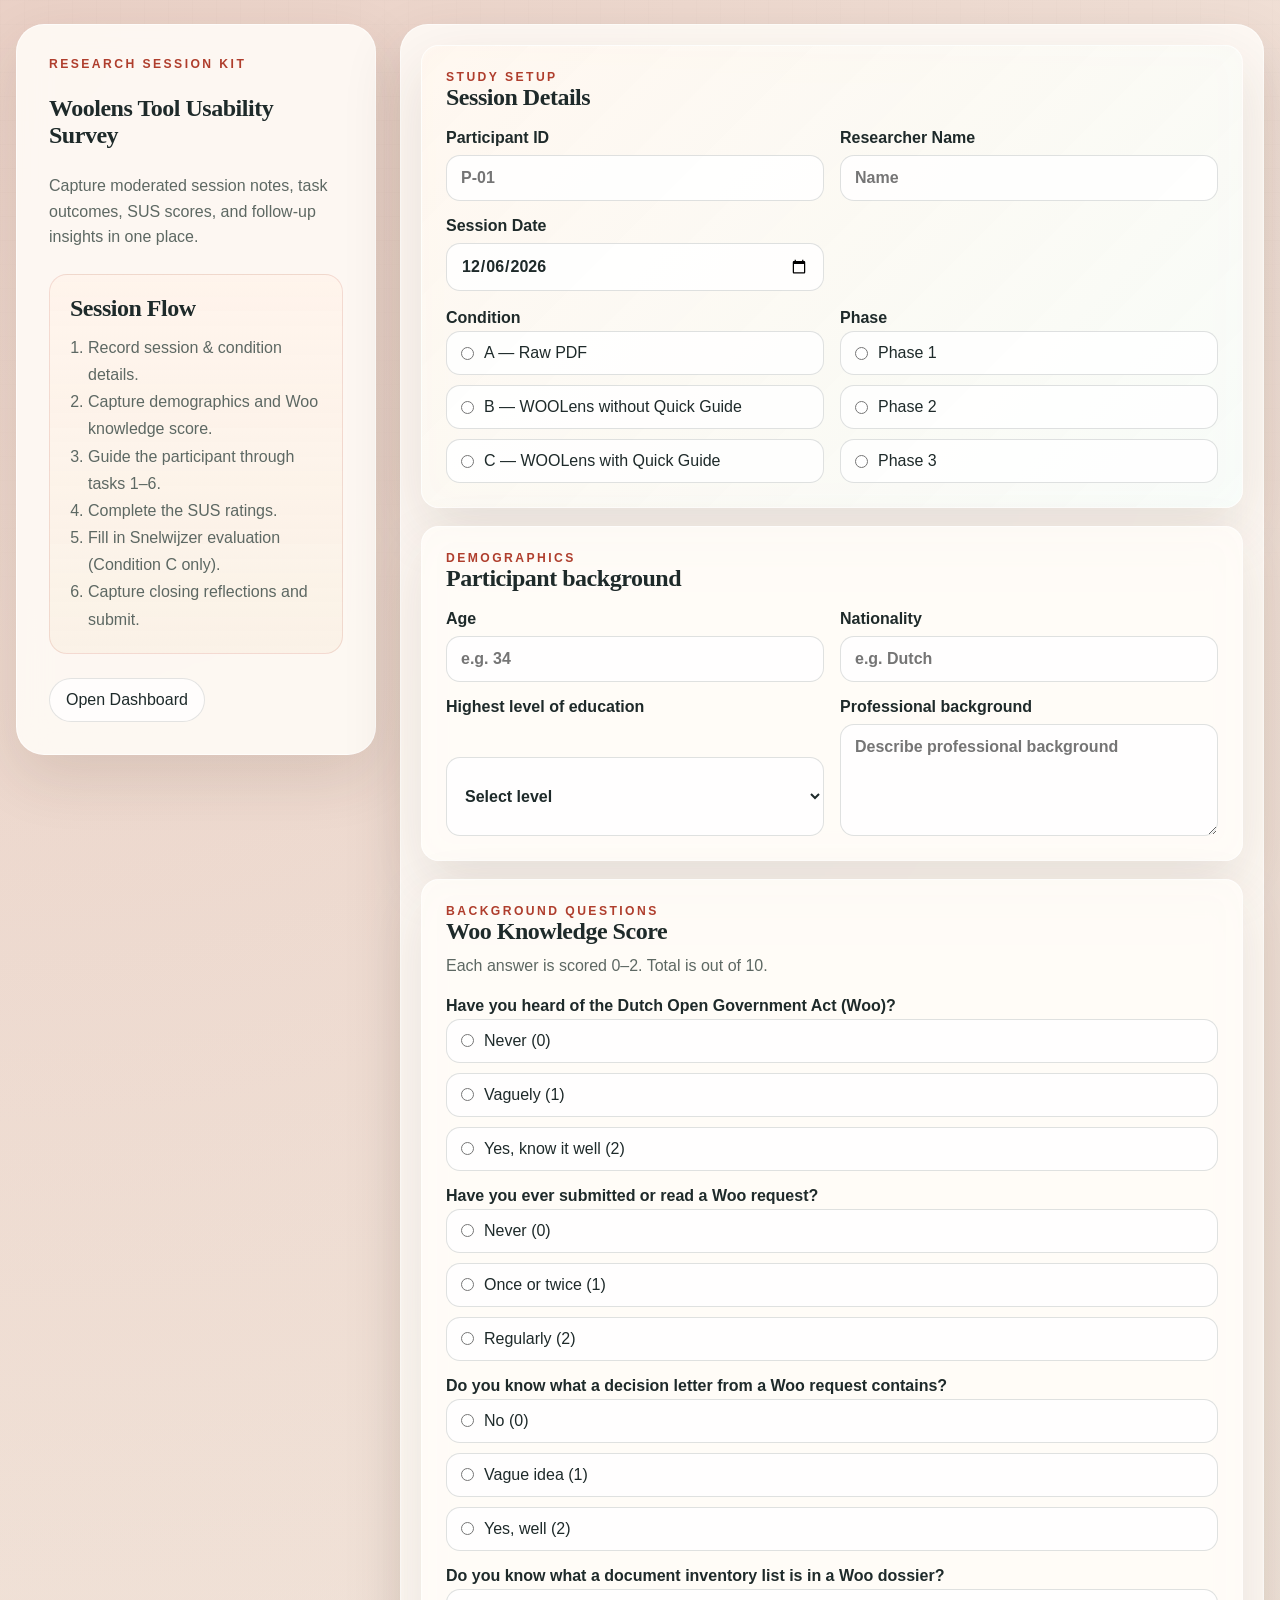
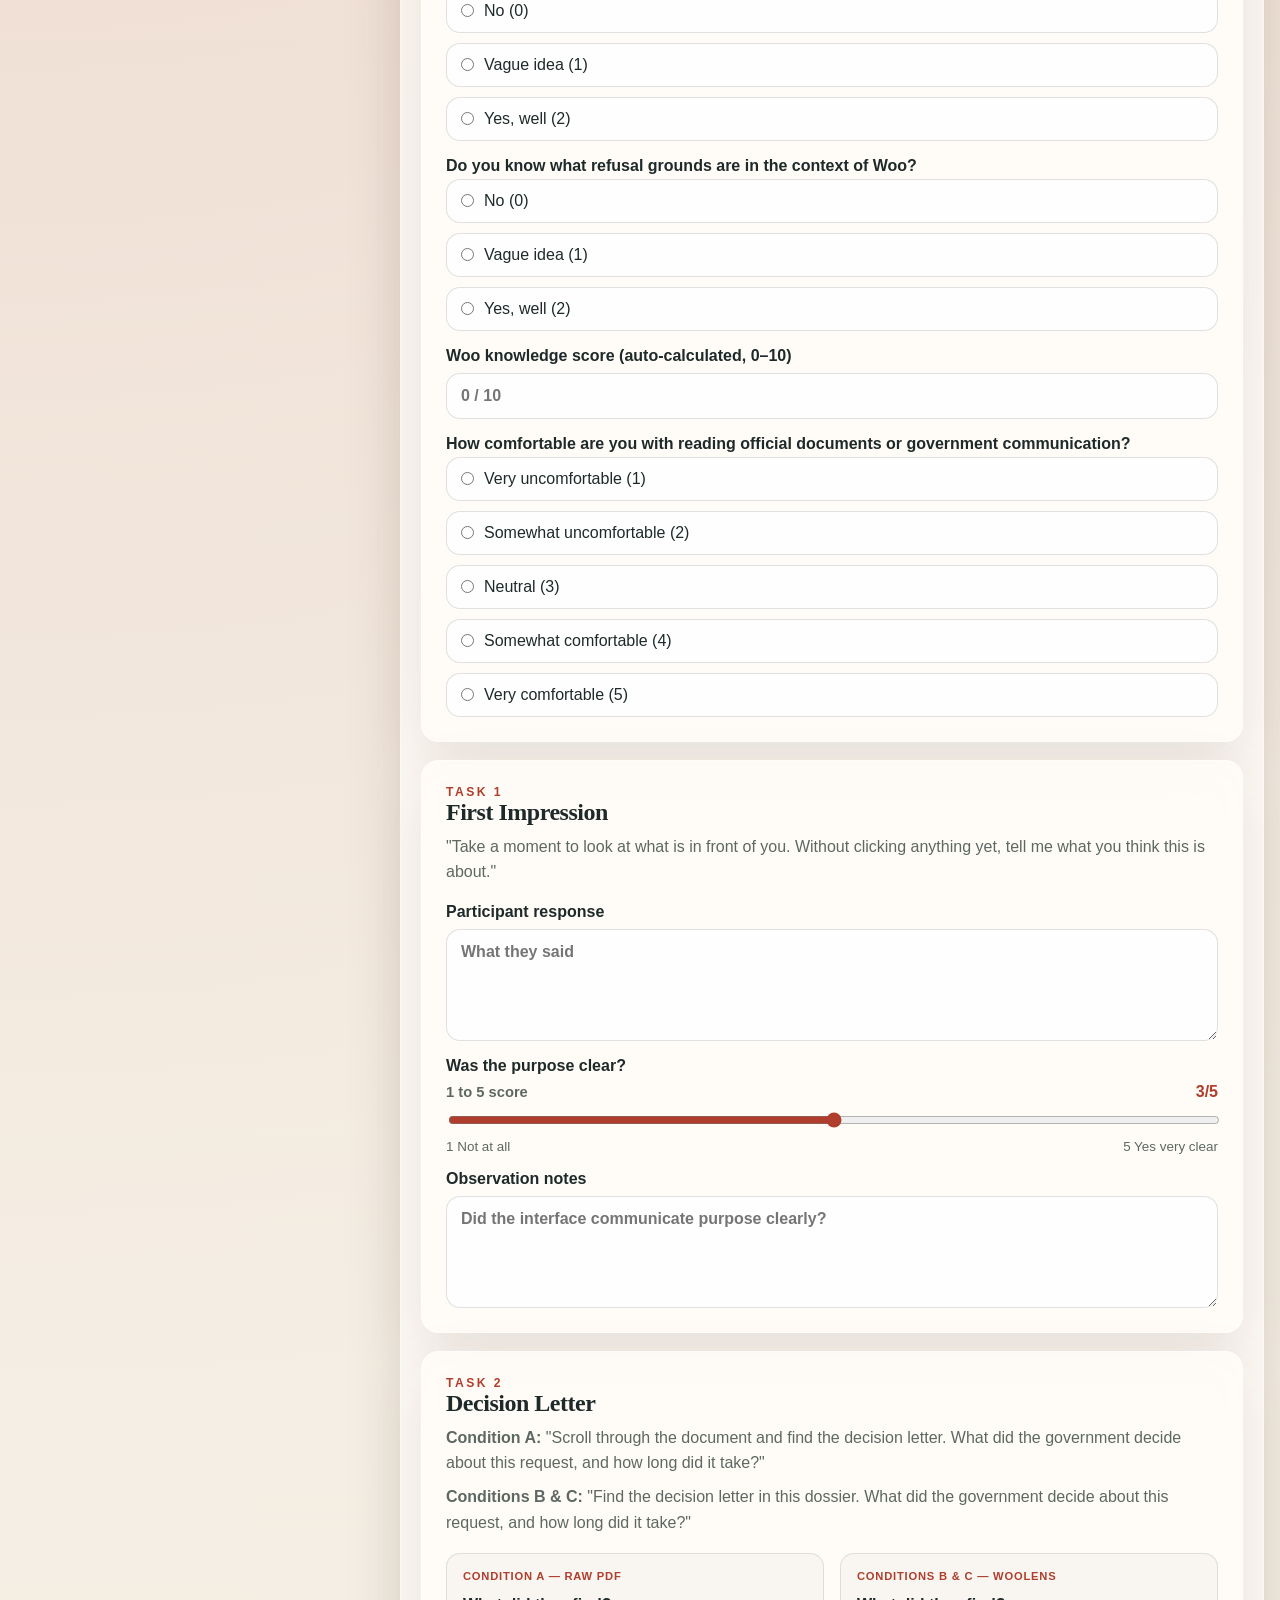
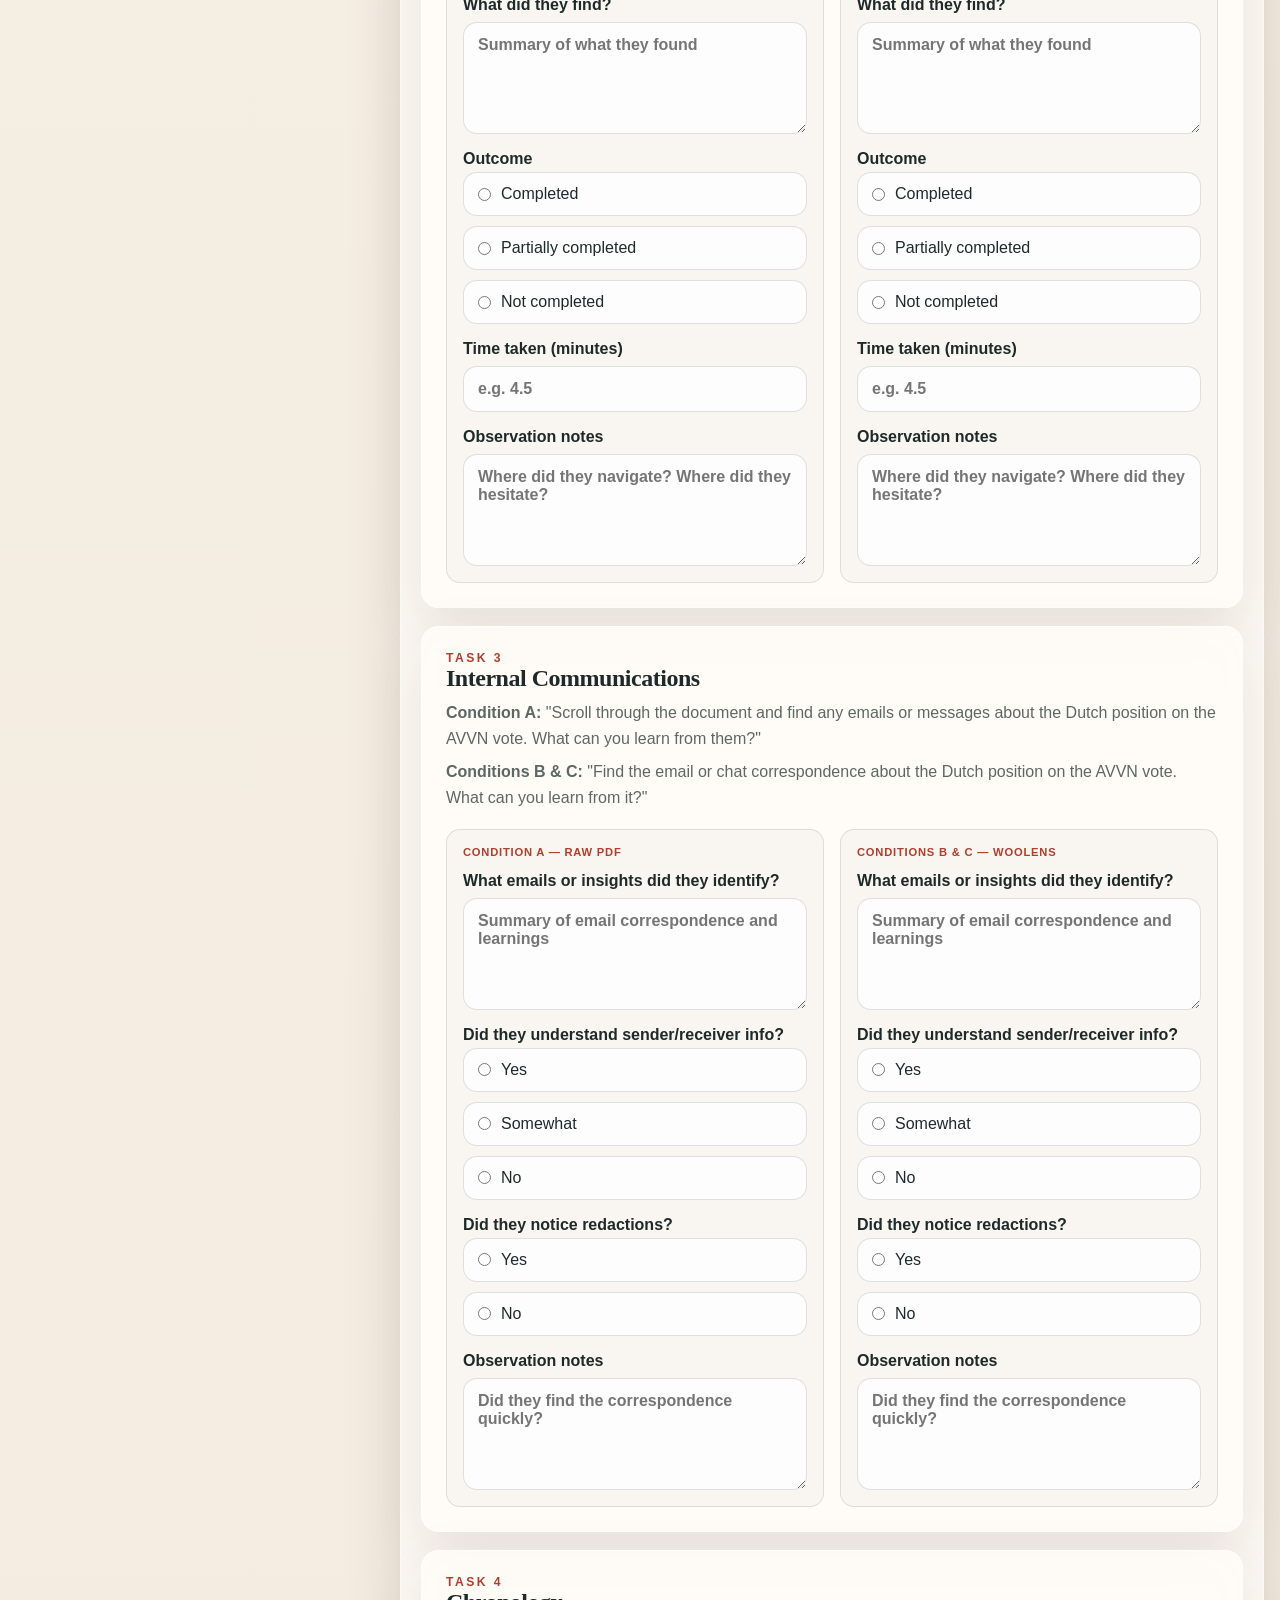
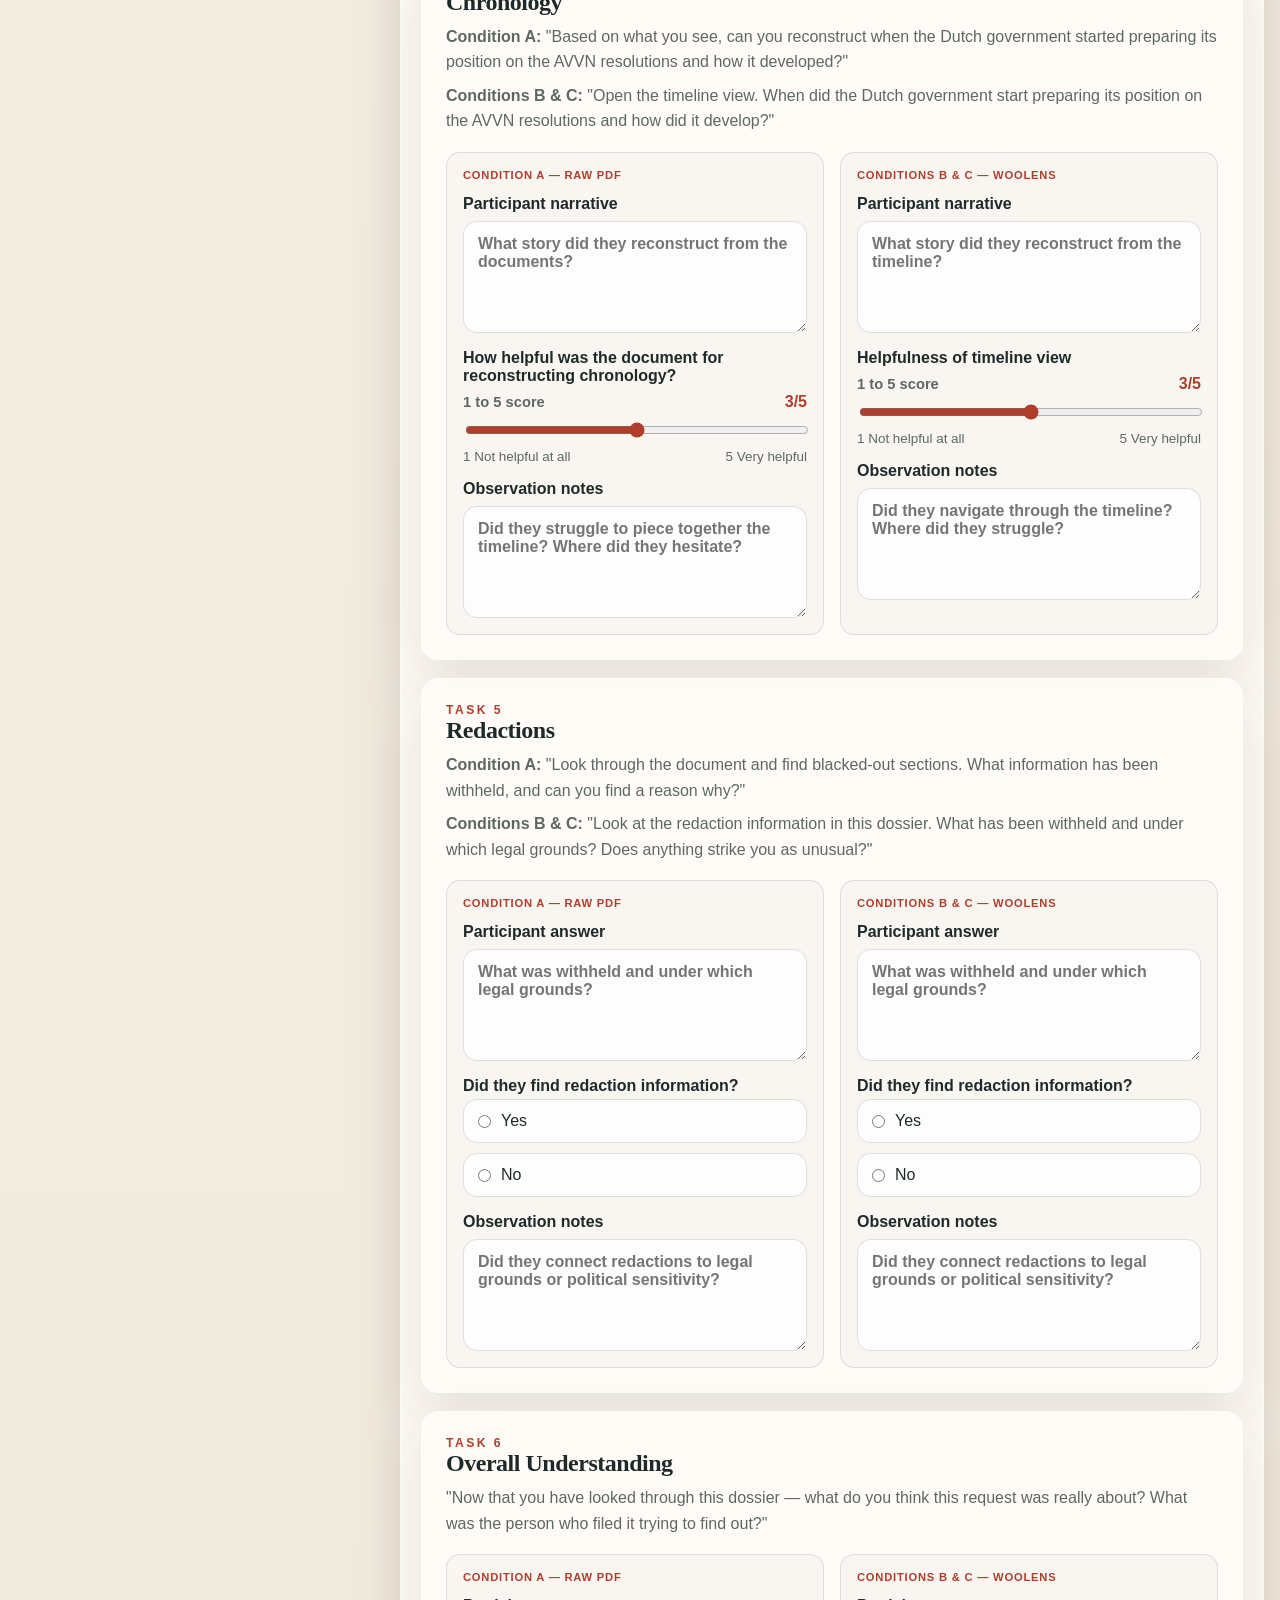
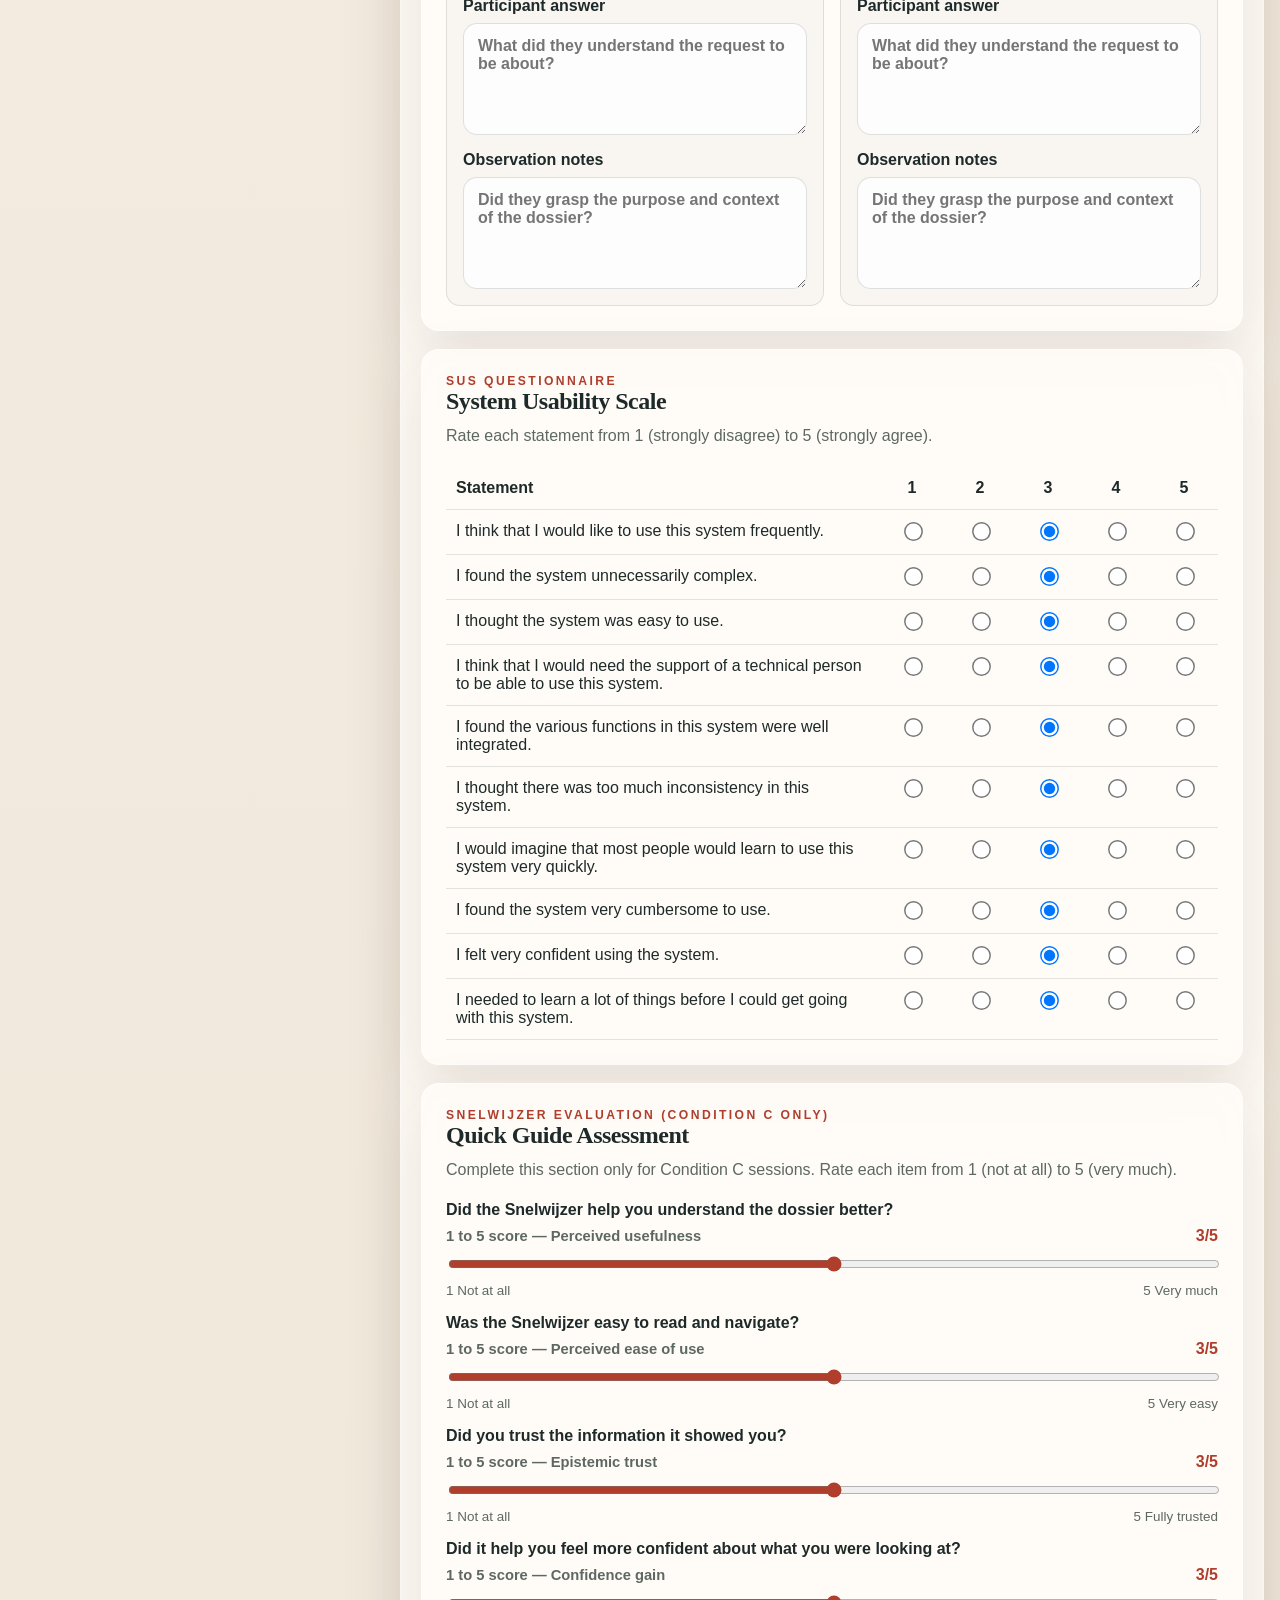
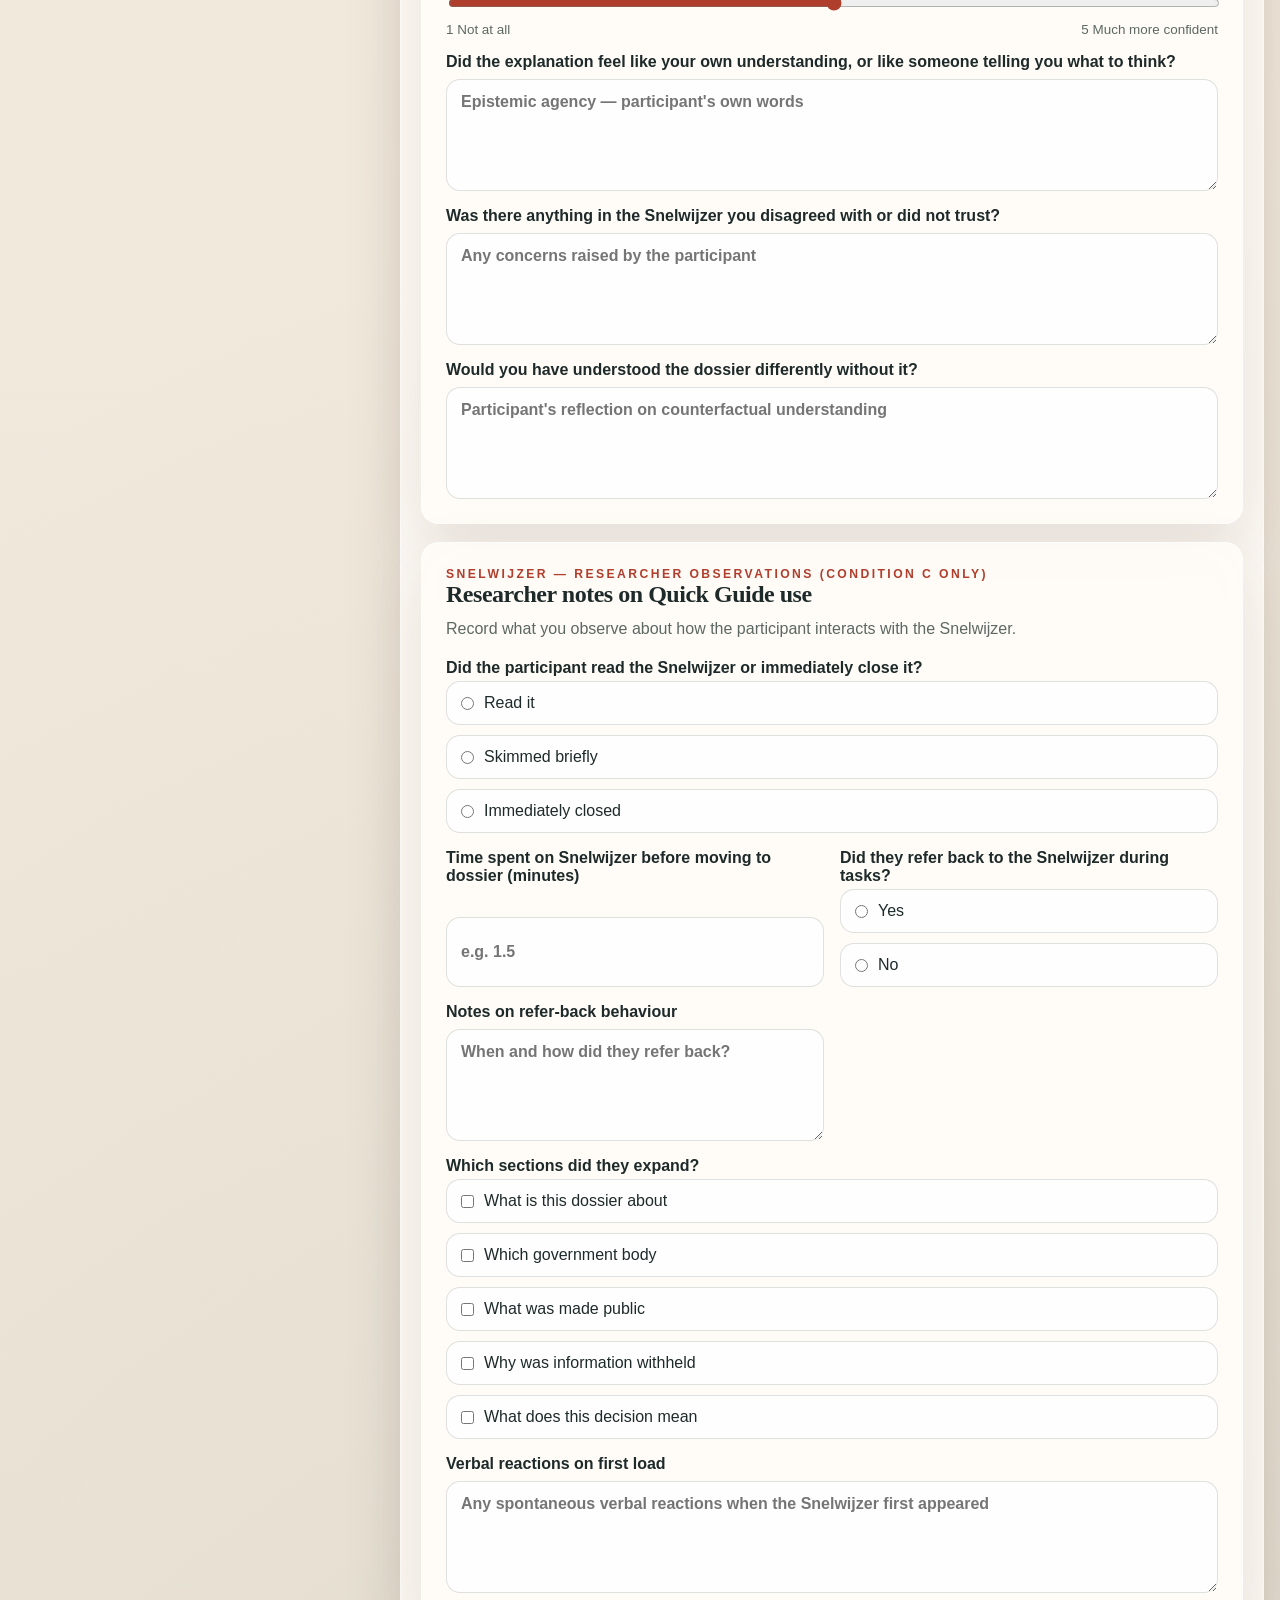
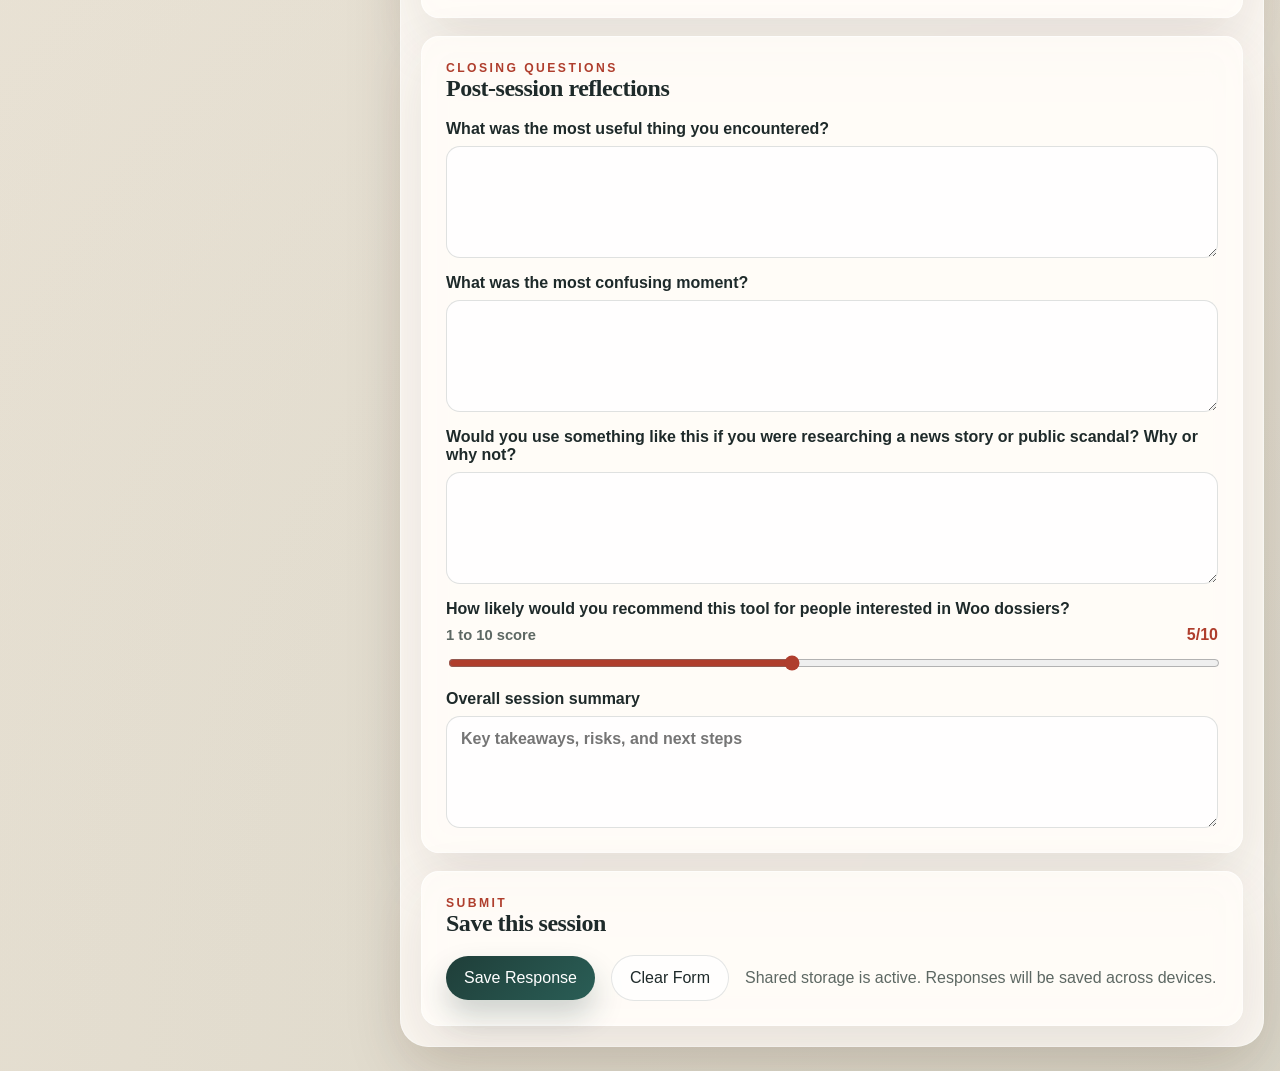
==== commit 5e11a1c9: "Split task fields by condition A vs B/C, remove Group and Dossier, fix Quick Guide label - Rename co" ====
--- a/index.html
+++ b/index.html
@@ -64,7 +64,7 @@
               </label>
               <label class="option-row">
                 <input type="radio" name="condition" value="C" />
-                <span>C — WOOLens with Snelwijzer</span>
+                <span>C — WOOLens with Quick Guide</span>
               </label>
             </fieldset>
             <fieldset class="option-group">
@@ -80,32 +80,6 @@
               <label class="option-row">
                 <input type="radio" name="phase" value="3" />
                 <span>Phase 3</span>
-              </label>
-            </fieldset>
-            <fieldset class="option-group">
-              <legend>Dossier</legend>
-              <label class="option-row">
-                <input type="radio" name="dossier" value="AVVN" />
-                <span>AVVN</span>
-              </label>
-              <label class="option-row">
-                <input type="radio" name="dossier" value="Gaza" />
-                <span>Gaza</span>
-              </label>
-            </fieldset>
-            <fieldset class="option-group">
-              <legend>Group</legend>
-              <label class="option-row">
-                <input type="radio" name="group" value="Citizen" />
-                <span>Citizen</span>
-              </label>
-              <label class="option-row">
-                <input type="radio" name="group" value="Journalist" />
-                <span>Journalist</span>
-              </label>
-              <label class="option-row">
-                <input type="radio" name="group" value="Papiamentu speaker" />
-                <span>Papiamentu speaker</span>
               </label>
             </fieldset>
           </div>
@@ -298,34 +272,71 @@
             <p class="prompt"><strong>Condition A:</strong> "Scroll through the document and find the decision letter. What did the government decide about this request, and how long did it take?"</p>
             <p class="prompt"><strong>Conditions B &amp; C:</strong> "Find the decision letter in this dossier. What did the government decide about this request, and how long did it take?"</p>
           </div>
-          <div class="grid two-up">
-            <label class="full-span">
-              What did they find?
-              <textarea name="task2Finding" rows="4" placeholder="Summary of what they found"></textarea>
-            </label>
-            <fieldset class="option-group">
-              <legend>Outcome</legend>
-              <label class="option-row">
-                <input type="radio" name="task2Outcome" value="Completed" />
-                <span>Completed</span>
-              </label>
-              <label class="option-row">
-                <input type="radio" name="task2Outcome" value="Partially completed" />
-                <span>Partially completed</span>
-              </label>
-              <label class="option-row">
-                <input type="radio" name="task2Outcome" value="Not completed" />
-                <span>Not completed</span>
-              </label>
-            </fieldset>
-            <label>
-              Time taken (minutes)
-              <input type="number" min="0" step="0.5" name="task2Time" placeholder="e.g. 4.5" />
-            </label>
-            <label class="full-span">
-              Observation notes
-              <textarea name="task2Notes" rows="3" placeholder="Where did they navigate? Where did they hesitate?"></textarea>
-            </label>
+          <div class="condition-split">
+            <div class="condition-block">
+              <p class="condition-label">Condition A — Raw PDF</p>
+              <div class="grid">
+                <label>
+                  What did they find?
+                  <textarea name="task2FindingA" rows="4" placeholder="Summary of what they found"></textarea>
+                </label>
+                <fieldset class="option-group">
+                  <legend>Outcome</legend>
+                  <label class="option-row">
+                    <input type="radio" name="task2OutcomeA" value="Completed" />
+                    <span>Completed</span>
+                  </label>
+                  <label class="option-row">
+                    <input type="radio" name="task2OutcomeA" value="Partially completed" />
+                    <span>Partially completed</span>
+                  </label>
+                  <label class="option-row">
+                    <input type="radio" name="task2OutcomeA" value="Not completed" />
+                    <span>Not completed</span>
+                  </label>
+                </fieldset>
+                <label>
+                  Time taken (minutes)
+                  <input type="number" min="0" step="0.5" name="task2TimeA" placeholder="e.g. 4.5" />
+                </label>
+                <label>
+                  Observation notes
+                  <textarea name="task2NotesA" rows="3" placeholder="Where did they navigate? Where did they hesitate?"></textarea>
+                </label>
+              </div>
+            </div>
+            <div class="condition-block">
+              <p class="condition-label">Conditions B &amp; C — WOOLens</p>
+              <div class="grid">
+                <label>
+                  What did they find?
+                  <textarea name="task2Finding" rows="4" placeholder="Summary of what they found"></textarea>
+                </label>
+                <fieldset class="option-group">
+                  <legend>Outcome</legend>
+                  <label class="option-row">
+                    <input type="radio" name="task2Outcome" value="Completed" />
+                    <span>Completed</span>
+                  </label>
+                  <label class="option-row">
+                    <input type="radio" name="task2Outcome" value="Partially completed" />
+                    <span>Partially completed</span>
+                  </label>
+                  <label class="option-row">
+                    <input type="radio" name="task2Outcome" value="Not completed" />
+                    <span>Not completed</span>
+                  </label>
+                </fieldset>
+                <label>
+                  Time taken (minutes)
+                  <input type="number" min="0" step="0.5" name="task2Time" placeholder="e.g. 4.5" />
+                </label>
+                <label>
+                  Observation notes
+                  <textarea name="task2Notes" rows="3" placeholder="Where did they navigate? Where did they hesitate?"></textarea>
+                </label>
+              </div>
+            </div>
           </div>
         </section>
 
@@ -337,41 +348,85 @@
             <p class="prompt"><strong>Condition A:</strong> "Scroll through the document and find any emails or messages about the Dutch position on the AVVN vote. What can you learn from them?"</p>
             <p class="prompt"><strong>Conditions B &amp; C:</strong> "Find the email or chat correspondence about the Dutch position on the AVVN vote. What can you learn from it?"</p>
           </div>
-          <div class="grid two-up">
-            <label class="full-span">
-              What emails or insights did they identify?
-              <textarea name="task3Finding" rows="4" placeholder="Summary of email correspondence and learnings"></textarea>
-            </label>
-            <fieldset class="option-group">
-              <legend>Did they understand sender/receiver info?</legend>
-              <label class="option-row">
-                <input type="radio" name="task3MetadataUnderstanding" value="Yes" />
-                <span>Yes</span>
-              </label>
-              <label class="option-row">
-                <input type="radio" name="task3MetadataUnderstanding" value="Somewhat" />
-                <span>Somewhat</span>
-              </label>
-              <label class="option-row">
-                <input type="radio" name="task3MetadataUnderstanding" value="No" />
-                <span>No</span>
-              </label>
-            </fieldset>
-            <fieldset class="option-group">
-              <legend>Did they notice redactions?</legend>
-              <label class="option-row">
-                <input type="radio" name="task3Redactions" value="Yes" />
-                <span>Yes</span>
-              </label>
-              <label class="option-row">
-                <input type="radio" name="task3Redactions" value="No" />
-                <span>No</span>
-              </label>
-            </fieldset>
-            <label class="full-span">
-              Observation notes
-              <textarea name="task3Notes" rows="3" placeholder="Did they find the correspondence quickly?"></textarea>
-            </label>
+          <div class="condition-split">
+            <div class="condition-block">
+              <p class="condition-label">Condition A — Raw PDF</p>
+              <div class="grid">
+                <label>
+                  What emails or insights did they identify?
+                  <textarea name="task3FindingA" rows="4" placeholder="Summary of email correspondence and learnings"></textarea>
+                </label>
+                <fieldset class="option-group">
+                  <legend>Did they understand sender/receiver info?</legend>
+                  <label class="option-row">
+                    <input type="radio" name="task3MetadataUnderstandingA" value="Yes" />
+                    <span>Yes</span>
+                  </label>
+                  <label class="option-row">
+                    <input type="radio" name="task3MetadataUnderstandingA" value="Somewhat" />
+                    <span>Somewhat</span>
+                  </label>
+                  <label class="option-row">
+                    <input type="radio" name="task3MetadataUnderstandingA" value="No" />
+                    <span>No</span>
+                  </label>
+                </fieldset>
+                <fieldset class="option-group">
+                  <legend>Did they notice redactions?</legend>
+                  <label class="option-row">
+                    <input type="radio" name="task3RedactionsA" value="Yes" />
+                    <span>Yes</span>
+                  </label>
+                  <label class="option-row">
+                    <input type="radio" name="task3RedactionsA" value="No" />
+                    <span>No</span>
+                  </label>
+                </fieldset>
+                <label>
+                  Observation notes
+                  <textarea name="task3NotesA" rows="3" placeholder="Did they find the correspondence quickly?"></textarea>
+                </label>
+              </div>
+            </div>
+            <div class="condition-block">
+              <p class="condition-label">Conditions B &amp; C — WOOLens</p>
+              <div class="grid">
+                <label>
+                  What emails or insights did they identify?
+                  <textarea name="task3Finding" rows="4" placeholder="Summary of email correspondence and learnings"></textarea>
+                </label>
+                <fieldset class="option-group">
+                  <legend>Did they understand sender/receiver info?</legend>
+                  <label class="option-row">
+                    <input type="radio" name="task3MetadataUnderstanding" value="Yes" />
+                    <span>Yes</span>
+                  </label>
+                  <label class="option-row">
+                    <input type="radio" name="task3MetadataUnderstanding" value="Somewhat" />
+                    <span>Somewhat</span>
+                  </label>
+                  <label class="option-row">
+                    <input type="radio" name="task3MetadataUnderstanding" value="No" />
+                    <span>No</span>
+                  </label>
+                </fieldset>
+                <fieldset class="option-group">
+                  <legend>Did they notice redactions?</legend>
+                  <label class="option-row">
+                    <input type="radio" name="task3Redactions" value="Yes" />
+                    <span>Yes</span>
+                  </label>
+                  <label class="option-row">
+                    <input type="radio" name="task3Redactions" value="No" />
+                    <span>No</span>
+                  </label>
+                </fieldset>
+                <label>
+                  Observation notes
+                  <textarea name="task3Notes" rows="3" placeholder="Did they find the correspondence quickly?"></textarea>
+                </label>
+              </div>
+            </div>
           </div>
         </section>
 
@@ -383,29 +438,61 @@
             <p class="prompt"><strong>Condition A:</strong> "Based on what you see, can you reconstruct when the Dutch government started preparing its position on the AVVN resolutions and how it developed?"</p>
             <p class="prompt"><strong>Conditions B &amp; C:</strong> "Open the timeline view. When did the Dutch government start preparing its position on the AVVN resolutions and how did it develop?"</p>
           </div>
-          <div class="grid two-up">
-            <label class="full-span">
-              Participant narrative
-              <textarea name="task4Narrative" rows="4" placeholder="What story did they reconstruct from the timeline?"></textarea>
-            </label>
-            <label class="full-span">
-              Helpfulness of timeline
-              <div class="range-control">
-                <div class="range-meta">
-                  <span>1 to 5 score</span>
-                  <strong data-range-output="task4Helpfulness">3/5</strong>
-                </div>
-                <input type="range" min="1" max="5" value="3" name="task4Helpfulness" />
-                <div class="range-endpoints" aria-hidden="true">
-                  <span>1 Not helpful at all</span>
-                  <span>5 Very helpful</span>
-                </div>
-              </div>
-            </label>
-            <label class="full-span">
-              Observation notes
-              <textarea name="task4Notes" rows="3" placeholder="Did they navigate through the timeline? Where did they struggle?"></textarea>
-            </label>
+          <div class="condition-split">
+            <div class="condition-block">
+              <p class="condition-label">Condition A — Raw PDF</p>
+              <div class="grid">
+                <label>
+                  Participant narrative
+                  <textarea name="task4NarrativeA" rows="4" placeholder="What story did they reconstruct from the documents?"></textarea>
+                </label>
+                <label>
+                  How helpful was the document for reconstructing chronology?
+                  <div class="range-control">
+                    <div class="range-meta">
+                      <span>1 to 5 score</span>
+                      <strong data-range-output="task4HelpfulnessA">3/5</strong>
+                    </div>
+                    <input type="range" min="1" max="5" value="3" name="task4HelpfulnessA" />
+                    <div class="range-endpoints" aria-hidden="true">
+                      <span>1 Not helpful at all</span>
+                      <span>5 Very helpful</span>
+                    </div>
+                  </div>
+                </label>
+                <label>
+                  Observation notes
+                  <textarea name="task4NotesA" rows="3" placeholder="Did they struggle to piece together the timeline? Where did they hesitate?"></textarea>
+                </label>
+              </div>
+            </div>
+            <div class="condition-block">
+              <p class="condition-label">Conditions B &amp; C — WOOLens</p>
+              <div class="grid">
+                <label>
+                  Participant narrative
+                  <textarea name="task4Narrative" rows="4" placeholder="What story did they reconstruct from the timeline?"></textarea>
+                </label>
+                <label>
+                  Helpfulness of timeline view
+                  <div class="range-control">
+                    <div class="range-meta">
+                      <span>1 to 5 score</span>
+                      <strong data-range-output="task4Helpfulness">3/5</strong>
+                    </div>
+                    <input type="range" min="1" max="5" value="3" name="task4Helpfulness" />
+                    <div class="range-endpoints" aria-hidden="true">
+                      <span>1 Not helpful at all</span>
+                      <span>5 Very helpful</span>
+                    </div>
+                  </div>
+                </label>
+                <label>
+                  Observation notes
+                  <textarea name="task4Notes" rows="3" placeholder="Did they navigate through the timeline? Where did they struggle?"></textarea>
+                </label>
+              </div>
+            </div>
           </div>
         </section>
 
@@ -417,26 +504,55 @@
             <p class="prompt"><strong>Condition A:</strong> "Look through the document and find blacked-out sections. What information has been withheld, and can you find a reason why?"</p>
             <p class="prompt"><strong>Conditions B &amp; C:</strong> "Look at the redaction information in this dossier. What has been withheld and under which legal grounds? Does anything strike you as unusual?"</p>
           </div>
-          <div class="grid two-up">
-            <label class="full-span">
-              Participant answer
-              <textarea name="task5Response" rows="4" placeholder="What was withheld and under which legal grounds?"></textarea>
-            </label>
-            <fieldset class="option-group">
-              <legend>Did they find redaction information?</legend>
-              <label class="option-row">
-                <input type="radio" name="task5RedactionInfo" value="Yes" />
-                <span>Yes</span>
-              </label>
-              <label class="option-row">
-                <input type="radio" name="task5RedactionInfo" value="No" />
-                <span>No</span>
-              </label>
-            </fieldset>
-            <label class="full-span">
-              Observation notes
-              <textarea name="task5Notes" rows="3" placeholder="Did they connect redactions to legal grounds or political sensitivity?"></textarea>
-            </label>
+          <div class="condition-split">
+            <div class="condition-block">
+              <p class="condition-label">Condition A — Raw PDF</p>
+              <div class="grid">
+                <label>
+                  Participant answer
+                  <textarea name="task5ResponseA" rows="4" placeholder="What was withheld and under which legal grounds?"></textarea>
+                </label>
+                <fieldset class="option-group">
+                  <legend>Did they find redaction information?</legend>
+                  <label class="option-row">
+                    <input type="radio" name="task5RedactionInfoA" value="Yes" />
+                    <span>Yes</span>
+                  </label>
+                  <label class="option-row">
+                    <input type="radio" name="task5RedactionInfoA" value="No" />
+                    <span>No</span>
+                  </label>
+                </fieldset>
+                <label>
+                  Observation notes
+                  <textarea name="task5NotesA" rows="3" placeholder="Did they connect redactions to legal grounds or political sensitivity?"></textarea>
+                </label>
+              </div>
+            </div>
+            <div class="condition-block">
+              <p class="condition-label">Conditions B &amp; C — WOOLens</p>
+              <div class="grid">
+                <label>
+                  Participant answer
+                  <textarea name="task5Response" rows="4" placeholder="What was withheld and under which legal grounds?"></textarea>
+                </label>
+                <fieldset class="option-group">
+                  <legend>Did they find redaction information?</legend>
+                  <label class="option-row">
+                    <input type="radio" name="task5RedactionInfo" value="Yes" />
+                    <span>Yes</span>
+                  </label>
+                  <label class="option-row">
+                    <input type="radio" name="task5RedactionInfo" value="No" />
+                    <span>No</span>
+                  </label>
+                </fieldset>
+                <label>
+                  Observation notes
+                  <textarea name="task5Notes" rows="3" placeholder="Did they connect redactions to legal grounds or political sensitivity?"></textarea>
+                </label>
+              </div>
+            </div>
           </div>
         </section>
 
@@ -447,15 +563,33 @@
             <h2>Overall Understanding</h2>
             <p class="prompt">"Now that you have looked through this dossier — what do you think this request was really about? What was the person who filed it trying to find out?"</p>
           </div>
-          <div class="grid two-up">
-            <label class="full-span">
-              Participant answer
-              <textarea name="task6Response" rows="4" placeholder="What did they understand the request to be about?"></textarea>
-            </label>
-            <label class="full-span">
-              Observation notes
-              <textarea name="task6Notes" rows="3" placeholder="Did they grasp the purpose and context of the dossier?"></textarea>
-            </label>
+          <div class="condition-split">
+            <div class="condition-block">
+              <p class="condition-label">Condition A — Raw PDF</p>
+              <div class="grid">
+                <label>
+                  Participant answer
+                  <textarea name="task6ResponseA" rows="4" placeholder="What did they understand the request to be about?"></textarea>
+                </label>
+                <label>
+                  Observation notes
+                  <textarea name="task6NotesA" rows="3" placeholder="Did they grasp the purpose and context of the dossier?"></textarea>
+                </label>
+              </div>
+            </div>
+            <div class="condition-block">
+              <p class="condition-label">Conditions B &amp; C — WOOLens</p>
+              <div class="grid">
+                <label>
+                  Participant answer
+                  <textarea name="task6Response" rows="4" placeholder="What did they understand the request to be about?"></textarea>
+                </label>
+                <label>
+                  Observation notes
+                  <textarea name="task6Notes" rows="3" placeholder="Did they grasp the purpose and context of the dossier?"></textarea>
+                </label>
+              </div>
+            </div>
           </div>
         </section>
 
--- a/styles.css
+++ b/styles.css
@@ -777,4 +777,37 @@
   .dashboard-header {
     display: grid;
   }
+}
+
+/* ── Condition split layout ── */
+.condition-split {
+  display: grid;
+  grid-template-columns: 1fr 1fr;
+  gap: 16px;
+}
+
+.condition-block {
+  padding: 16px;
+  border: 1px solid rgba(30, 42, 42, 0.12);
+  border-radius: 14px;
+  background: rgba(0, 0, 0, 0.025);
+}
+
+.condition-block .grid {
+  margin-top: 0;
+}
+
+.condition-label {
+  font-size: 0.7rem;
+  font-weight: 700;
+  text-transform: uppercase;
+  letter-spacing: 0.07em;
+  color: var(--accent);
+  margin: 0 0 14px 0;
+}
+
+@media (max-width: 680px) {
+  .condition-split {
+    grid-template-columns: 1fr;
+  }
 }
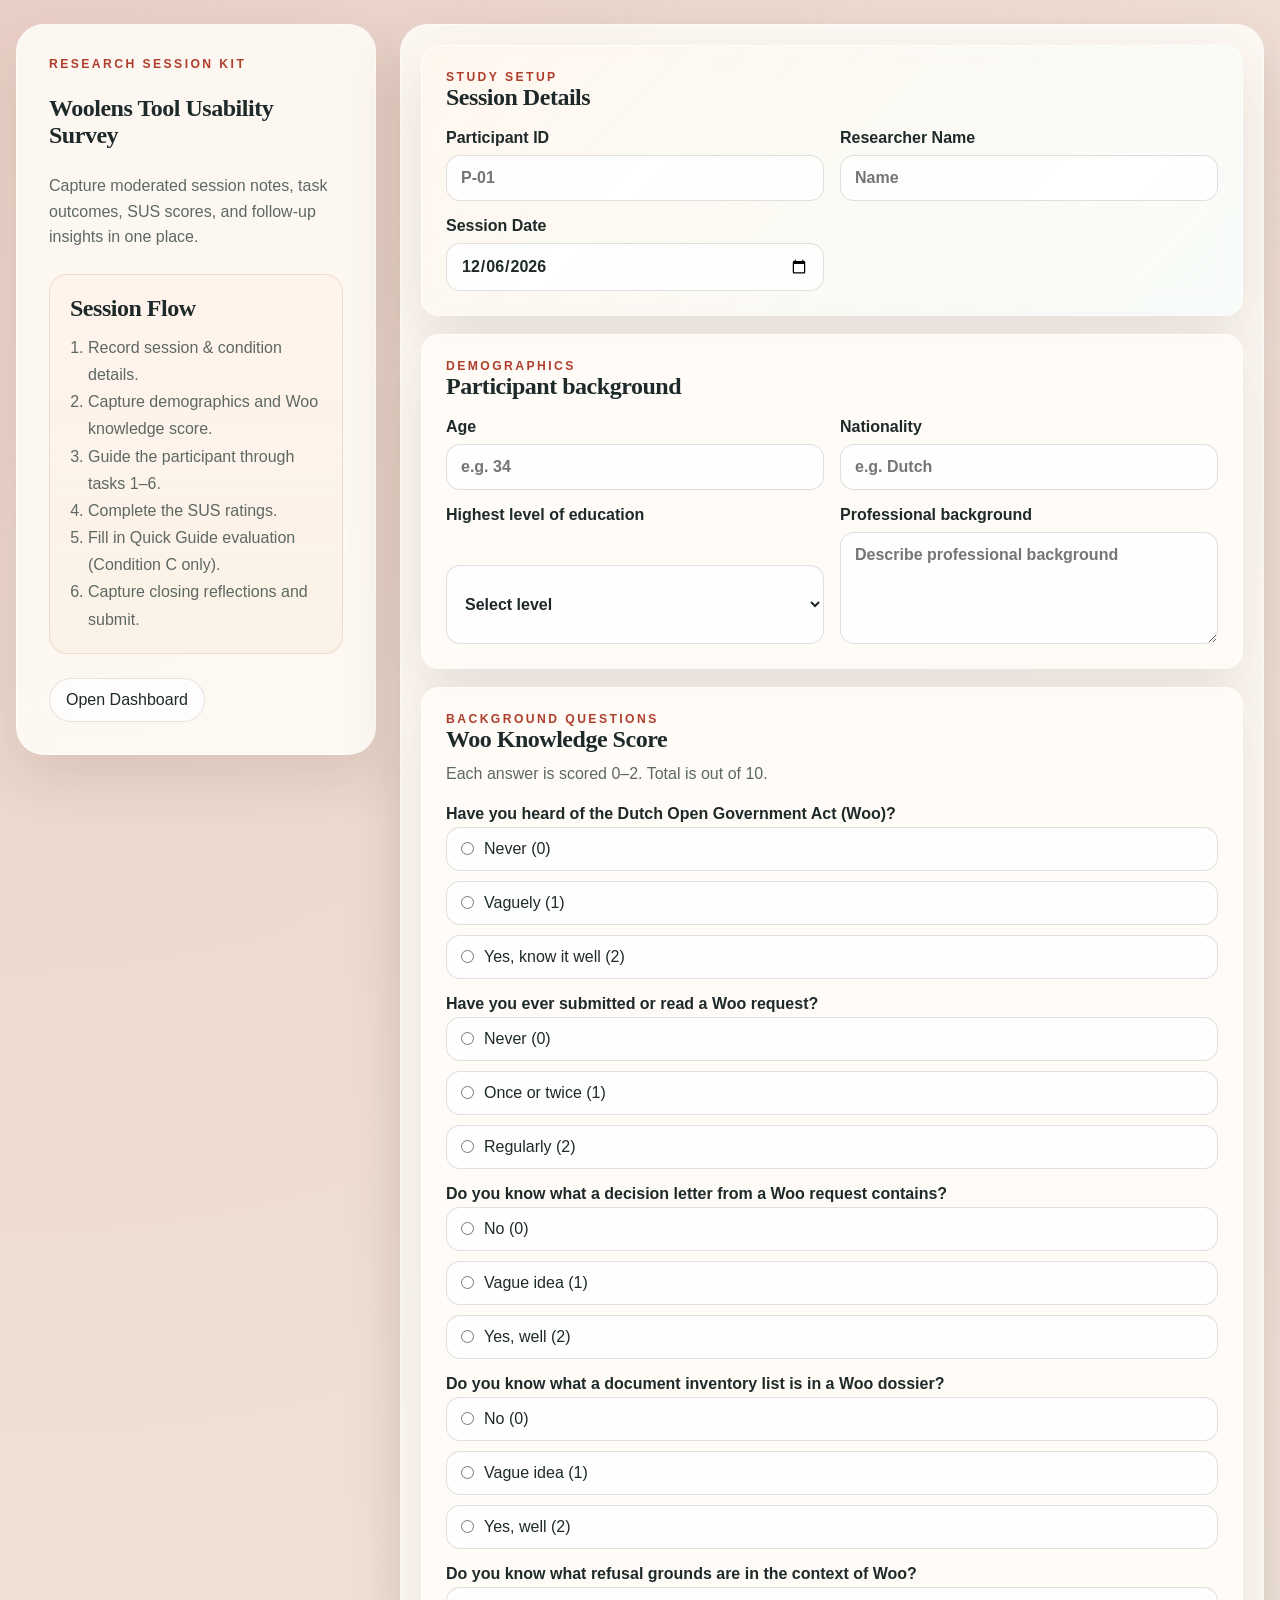
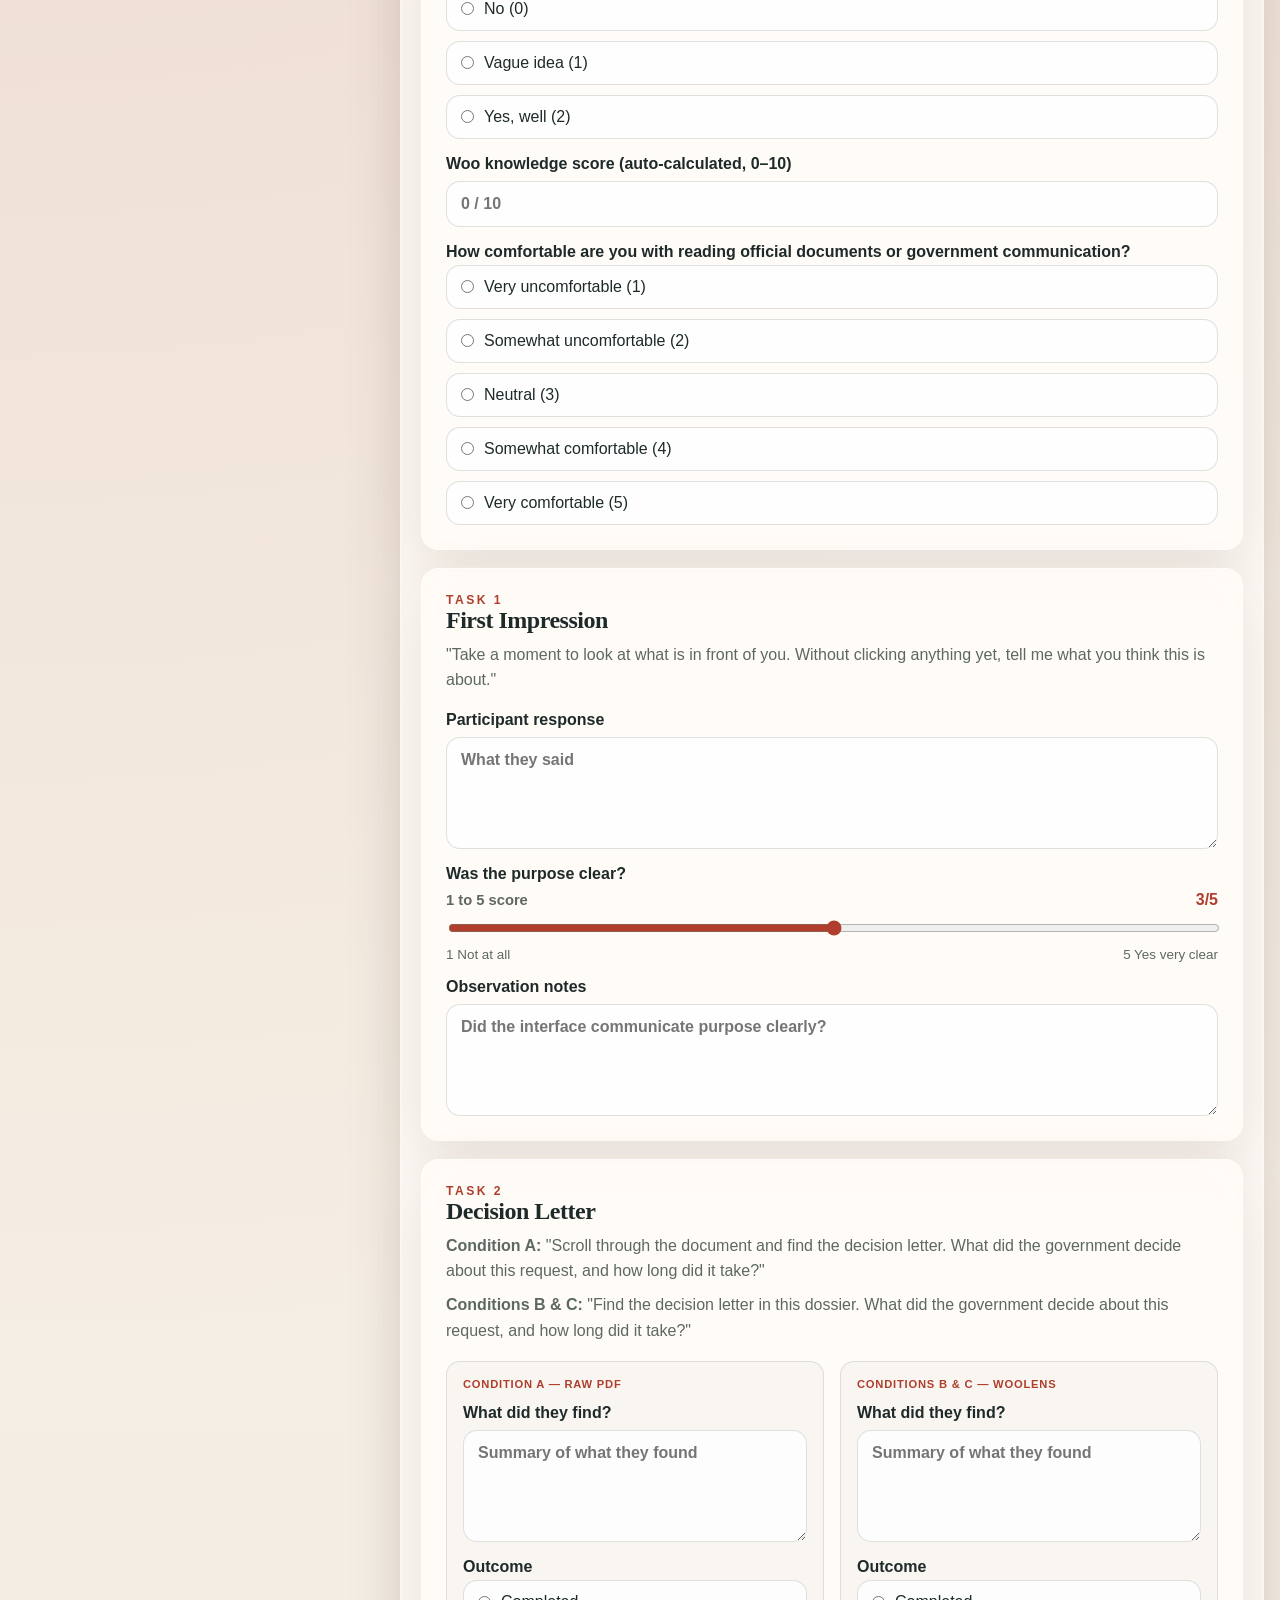
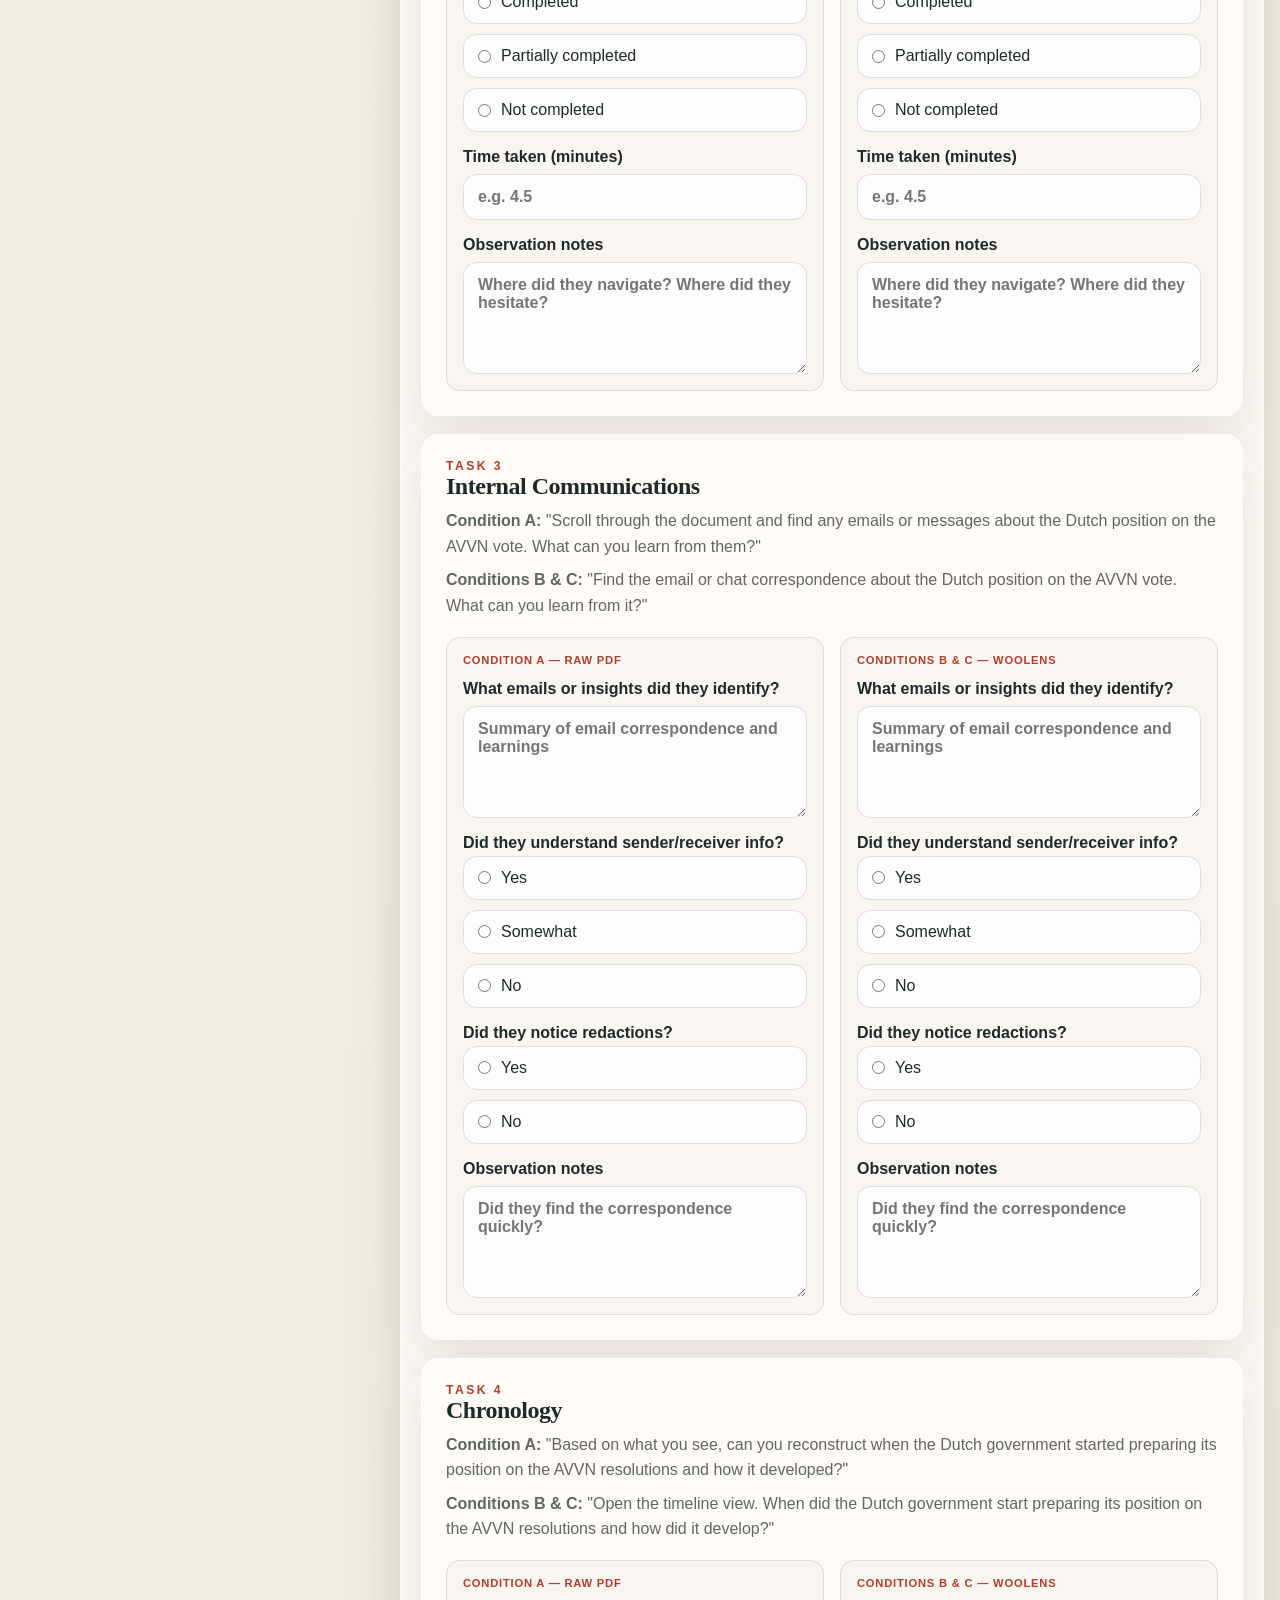
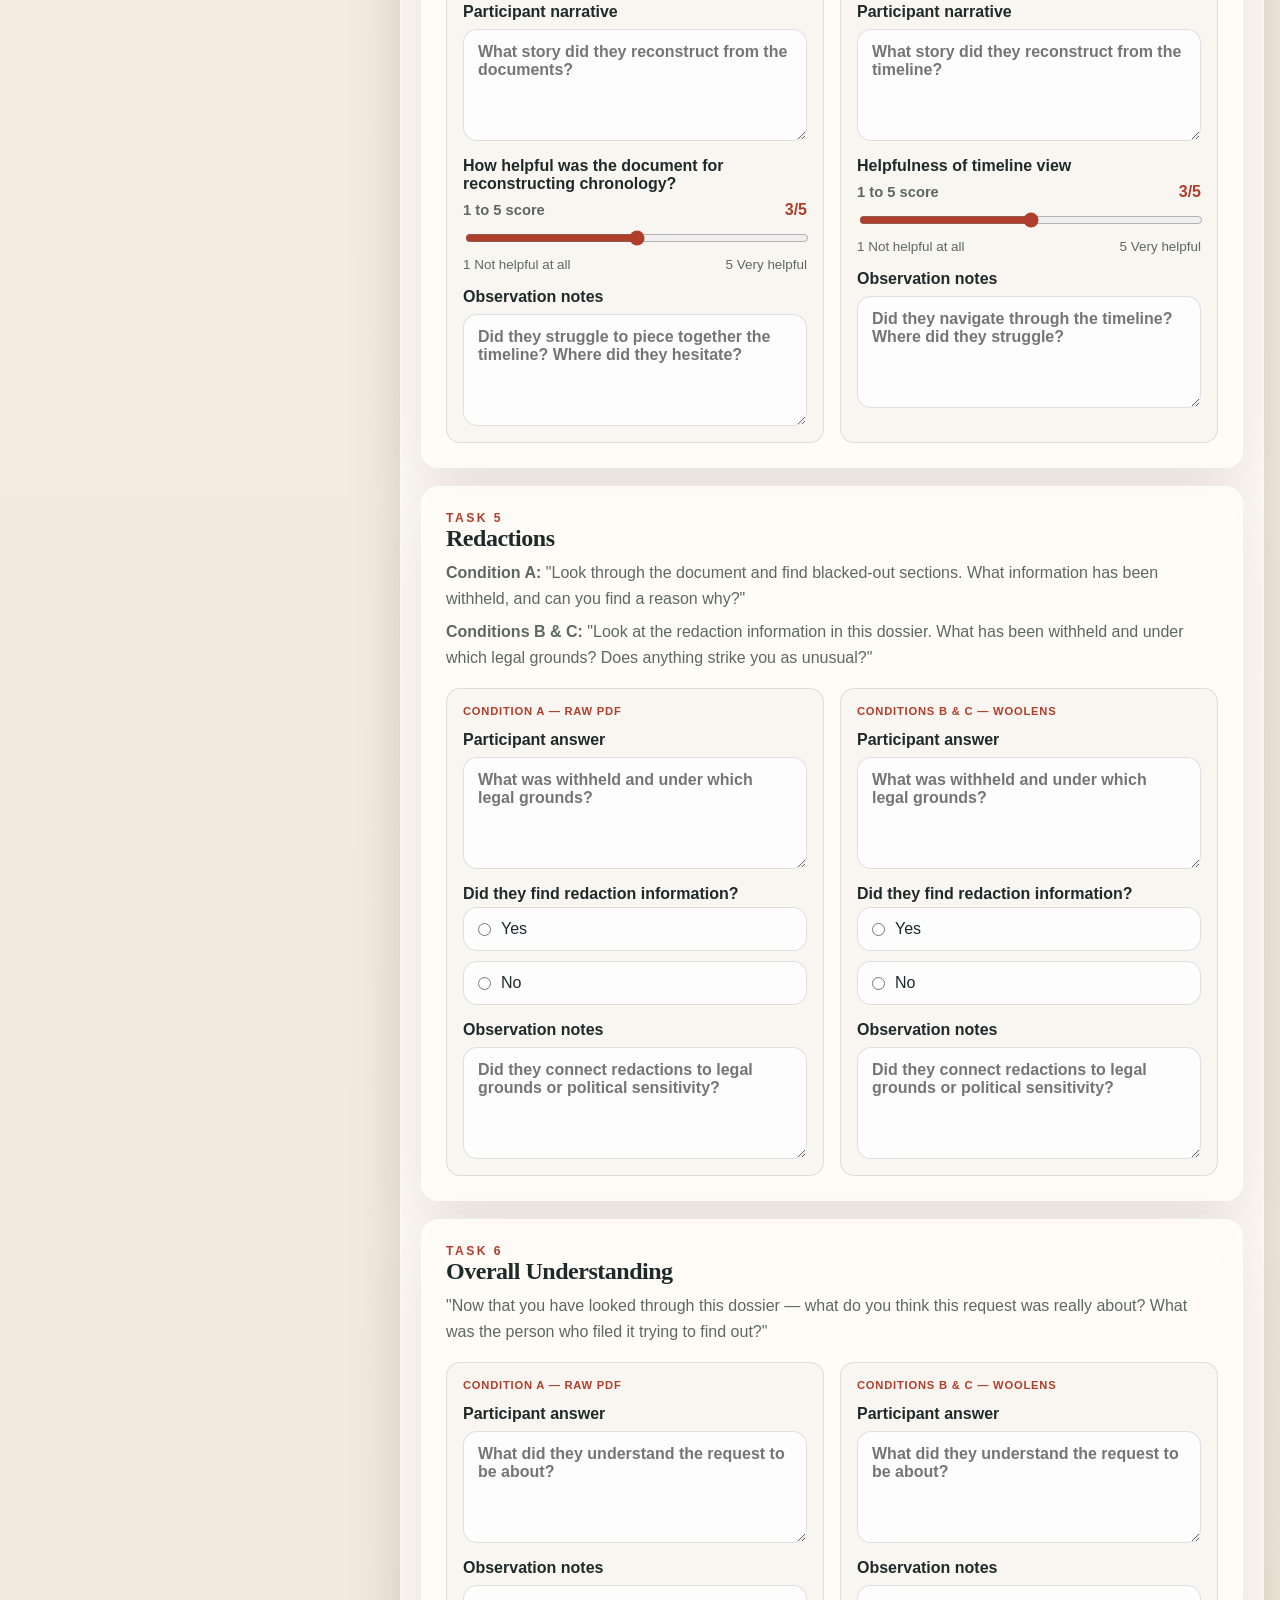
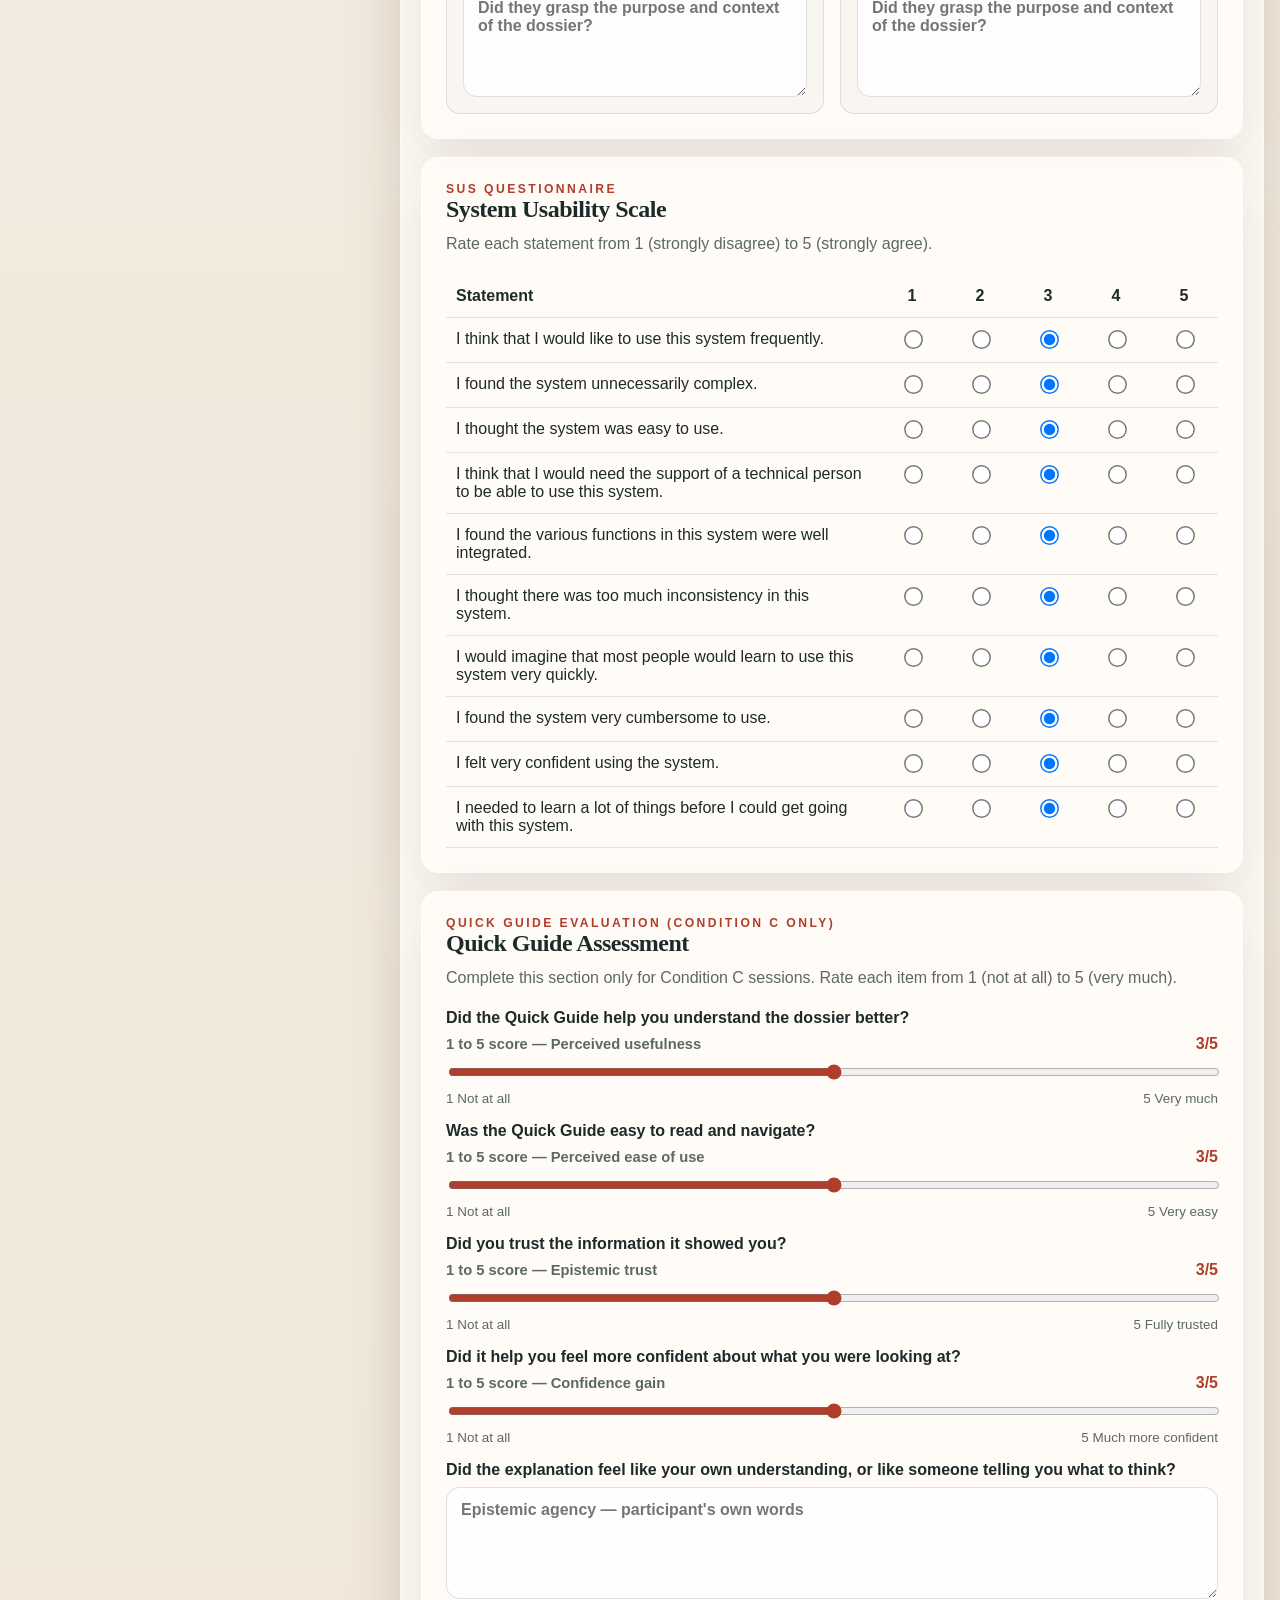
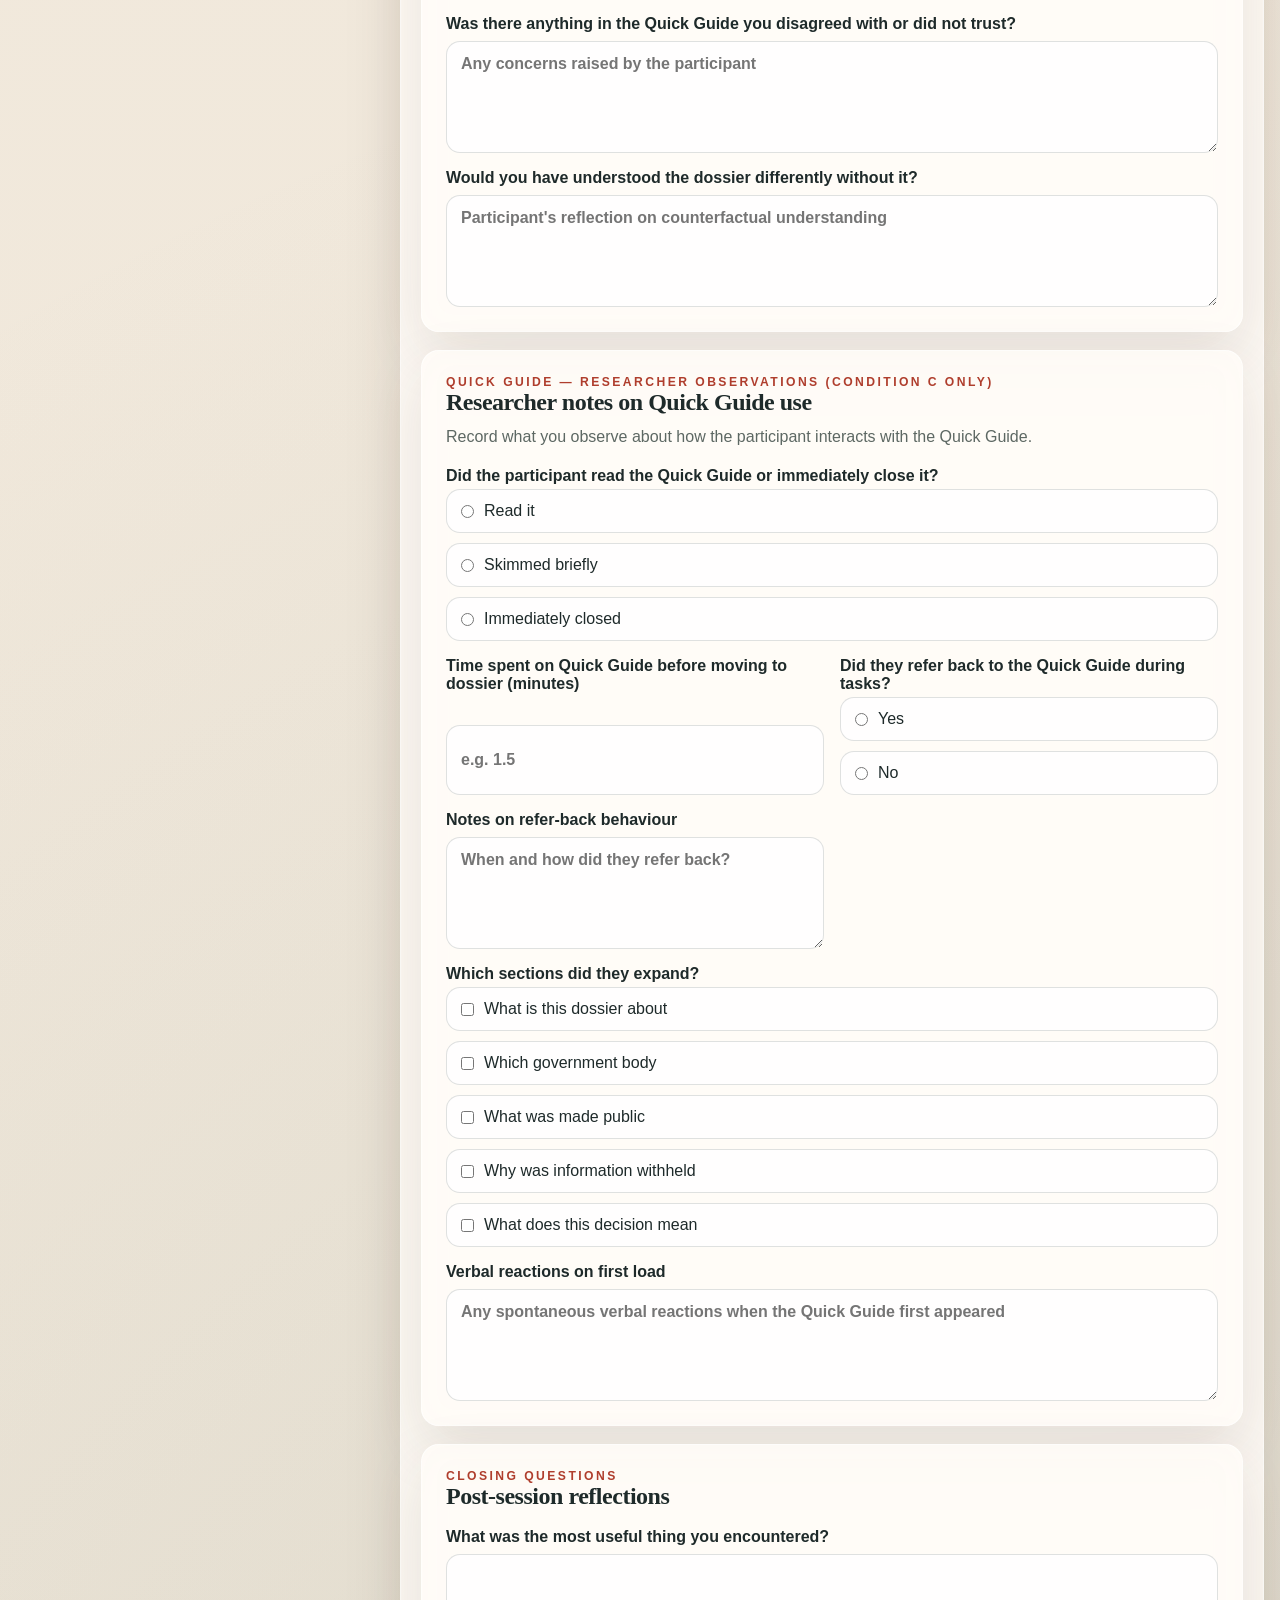
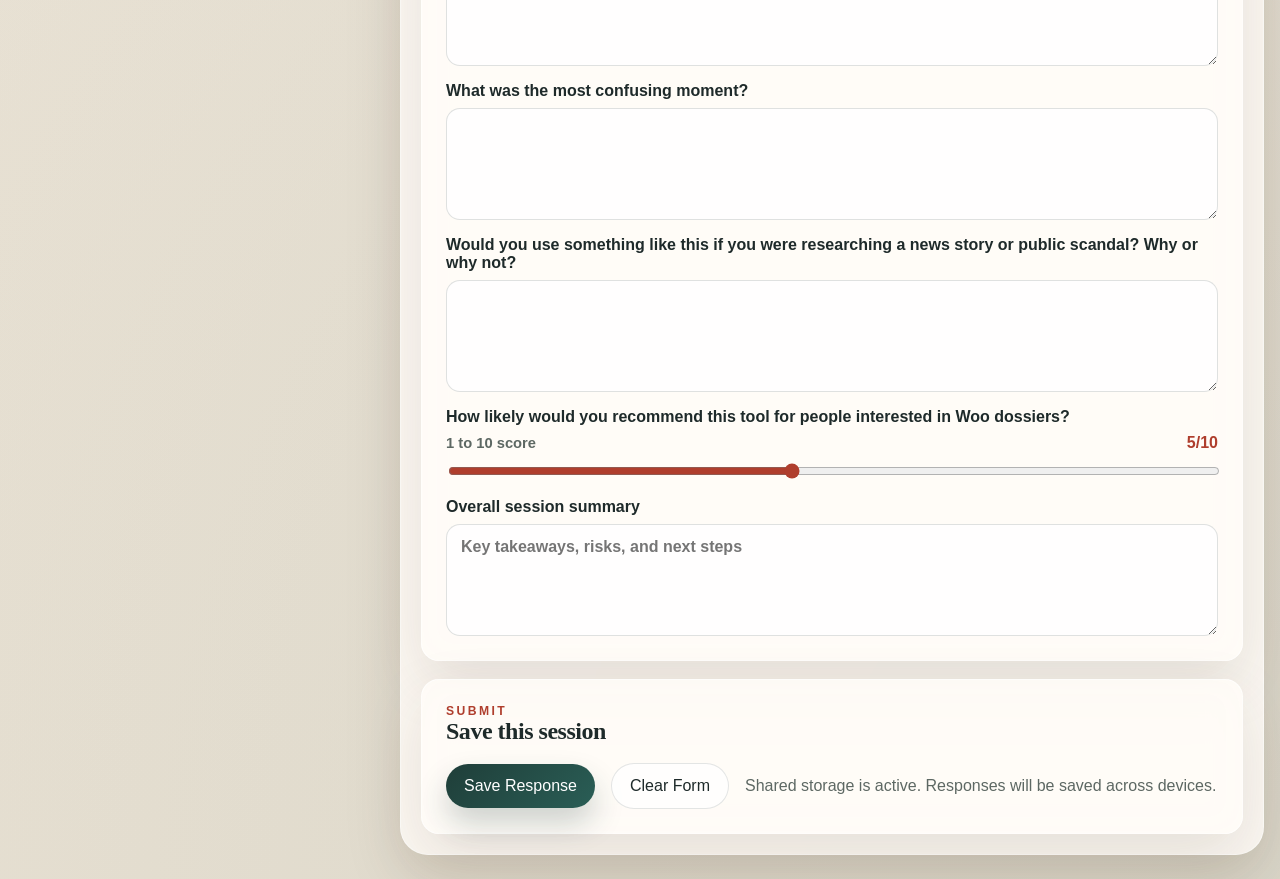
==== commit 12491c71: "Replace Snelwijzer with Quick Guide throughout, remove Condition and Phase radio selectors Co-Author" ====
--- a/index.html
+++ b/index.html
@@ -21,7 +21,7 @@
           <li>Capture demographics and Woo knowledge score.</li>
           <li>Guide the participant through tasks 1–6.</li>
           <li>Complete the SUS ratings.</li>
-          <li>Fill in Snelwijzer evaluation (Condition C only).</li>
+          <li>Fill in Quick Guide evaluation (Condition C only).</li>
           <li>Capture closing reflections and submit.</li>
         </ol>
       </div>
@@ -50,38 +50,6 @@
               Session Date
               <input type="date" name="sessionDate" required />
             </label>
-          </div>
-          <div class="grid two-up">
-            <fieldset class="option-group">
-              <legend>Condition</legend>
-              <label class="option-row">
-                <input type="radio" name="condition" value="A" />
-                <span>A — Raw PDF</span>
-              </label>
-              <label class="option-row">
-                <input type="radio" name="condition" value="B" />
-                <span>B — WOOLens without Quick Guide</span>
-              </label>
-              <label class="option-row">
-                <input type="radio" name="condition" value="C" />
-                <span>C — WOOLens with Quick Guide</span>
-              </label>
-            </fieldset>
-            <fieldset class="option-group">
-              <legend>Phase</legend>
-              <label class="option-row">
-                <input type="radio" name="phase" value="1" />
-                <span>Phase 1</span>
-              </label>
-              <label class="option-row">
-                <input type="radio" name="phase" value="2" />
-                <span>Phase 2</span>
-              </label>
-              <label class="option-row">
-                <input type="radio" name="phase" value="3" />
-                <span>Phase 3</span>
-              </label>
-            </fieldset>
           </div>
         </section>
 
@@ -603,16 +571,16 @@
           <div class="sus-grid" id="sus-grid"></div>
         </section>
 
-        <!-- ── Snelwijzer Evaluation (Condition C only) ── -->
-        <section class="section-card">
-          <div>
-            <p class="section-kicker">Snelwijzer Evaluation (Condition C only)</p>
+        <!-- ── Quick Guide Evaluation (Condition C only) ── -->
+        <section class="section-card">
+          <div>
+            <p class="section-kicker">Quick Guide Evaluation (Condition C only)</p>
             <h2>Quick Guide Assessment</h2>
             <p class="prompt">Complete this section only for Condition C sessions. Rate each item from 1 (not at all) to 5 (very much).</p>
           </div>
           <div class="grid">
             <label>
-              Did the Snelwijzer help you understand the dossier better?
+              Did the Quick Guide help you understand the dossier better?
               <div class="range-control">
                 <div class="range-meta">
                   <span>1 to 5 score — Perceived usefulness</span>
@@ -626,7 +594,7 @@
               </div>
             </label>
             <label>
-              Was the Snelwijzer easy to read and navigate?
+              Was the Quick Guide easy to read and navigate?
               <div class="range-control">
                 <div class="range-meta">
                   <span>1 to 5 score — Perceived ease of use</span>
@@ -672,7 +640,7 @@
               <textarea name="snelwijzerAgency" rows="3" placeholder="Epistemic agency — participant's own words"></textarea>
             </label>
             <label>
-              Was there anything in the Snelwijzer you disagreed with or did not trust?
+              Was there anything in the Quick Guide you disagreed with or did not trust?
               <textarea name="snelwijzerDisagreement" rows="3" placeholder="Any concerns raised by the participant"></textarea>
             </label>
             <label>
@@ -682,16 +650,16 @@
           </div>
         </section>
 
-        <!-- ── Snelwijzer Researcher Observations (Condition C only) ── -->
-        <section class="section-card">
-          <div>
-            <p class="section-kicker">Snelwijzer — Researcher Observations (Condition C only)</p>
+        <!-- ── Quick Guide Researcher Observations (Condition C only) ── -->
+        <section class="section-card">
+          <div>
+            <p class="section-kicker">Quick Guide — Researcher Observations (Condition C only)</p>
             <h2>Researcher notes on Quick Guide use</h2>
-            <p class="prompt">Record what you observe about how the participant interacts with the Snelwijzer.</p>
+            <p class="prompt">Record what you observe about how the participant interacts with the Quick Guide.</p>
           </div>
           <div class="grid two-up">
             <fieldset class="option-group full-span">
-              <legend>Did the participant read the Snelwijzer or immediately close it?</legend>
+              <legend>Did the participant read the Quick Guide or immediately close it?</legend>
               <label class="option-row">
                 <input type="radio" name="snelwijzerInitialBehavior" value="Read" />
                 <span>Read it</span>
@@ -706,11 +674,11 @@
               </label>
             </fieldset>
             <label>
-              Time spent on Snelwijzer before moving to dossier (minutes)
+              Time spent on Quick Guide before moving to dossier (minutes)
               <input type="number" min="0" step="0.25" name="snelwijzerTimeSpent" placeholder="e.g. 1.5" />
             </label>
             <fieldset class="option-group">
-              <legend>Did they refer back to the Snelwijzer during tasks?</legend>
+              <legend>Did they refer back to the Quick Guide during tasks?</legend>
               <label class="option-row">
                 <input type="radio" name="snelwijzerReferBack" value="Yes" />
                 <span>Yes</span>
@@ -749,7 +717,7 @@
             </fieldset>
             <label class="full-span">
               Verbal reactions on first load
-              <textarea name="snelwijzerVerbalReactions" rows="3" placeholder="Any spontaneous verbal reactions when the Snelwijzer first appeared"></textarea>
+              <textarea name="snelwijzerVerbalReactions" rows="3" placeholder="Any spontaneous verbal reactions when the Quick Guide first appeared"></textarea>
             </label>
           </div>
         </section>
@@ -807,7 +775,7 @@
     </main>
   </div>
 
-  <script src="./config.js?v=20260509-1"></script>
-  <script src="./app.js?v=20260509-1"></script>
+  <script src="./config.js?v=20260509-2"></script>
+  <script src="./app.js?v=20260509-2"></script>
 </body>
 </html>
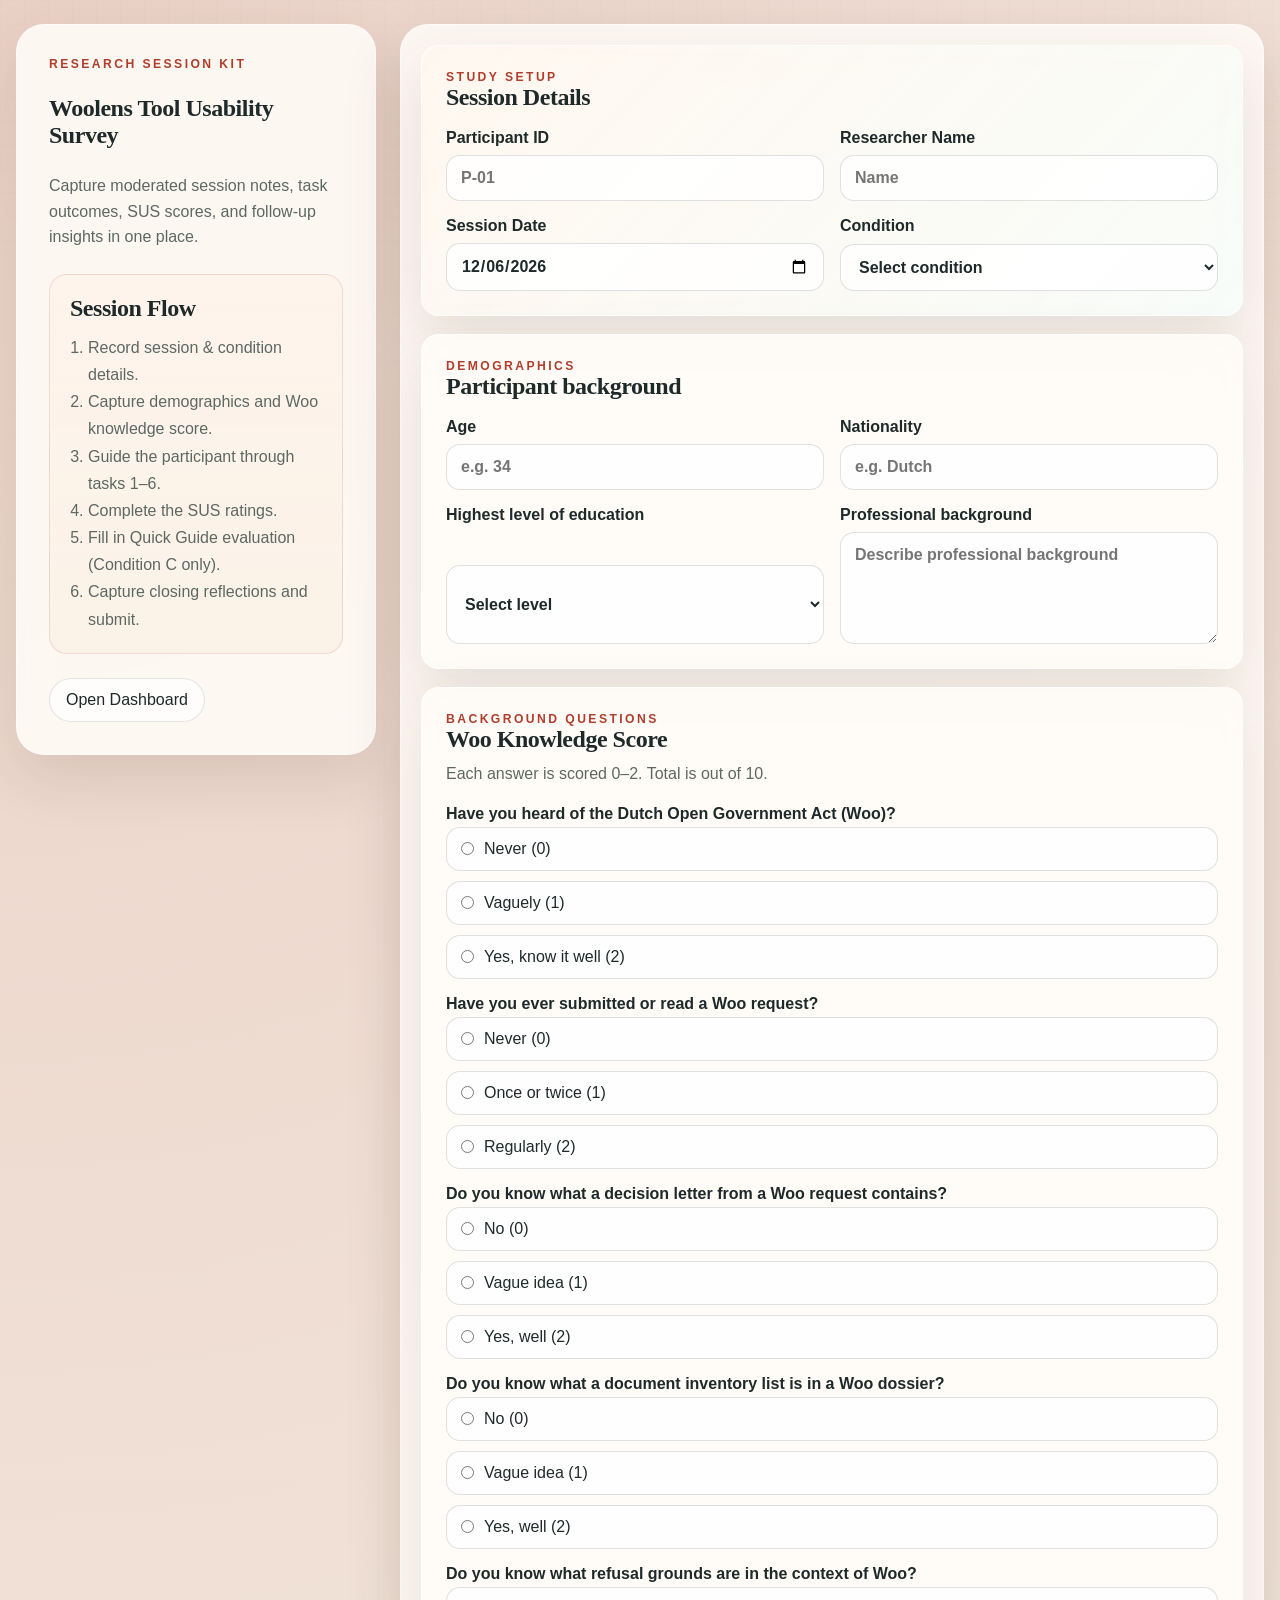
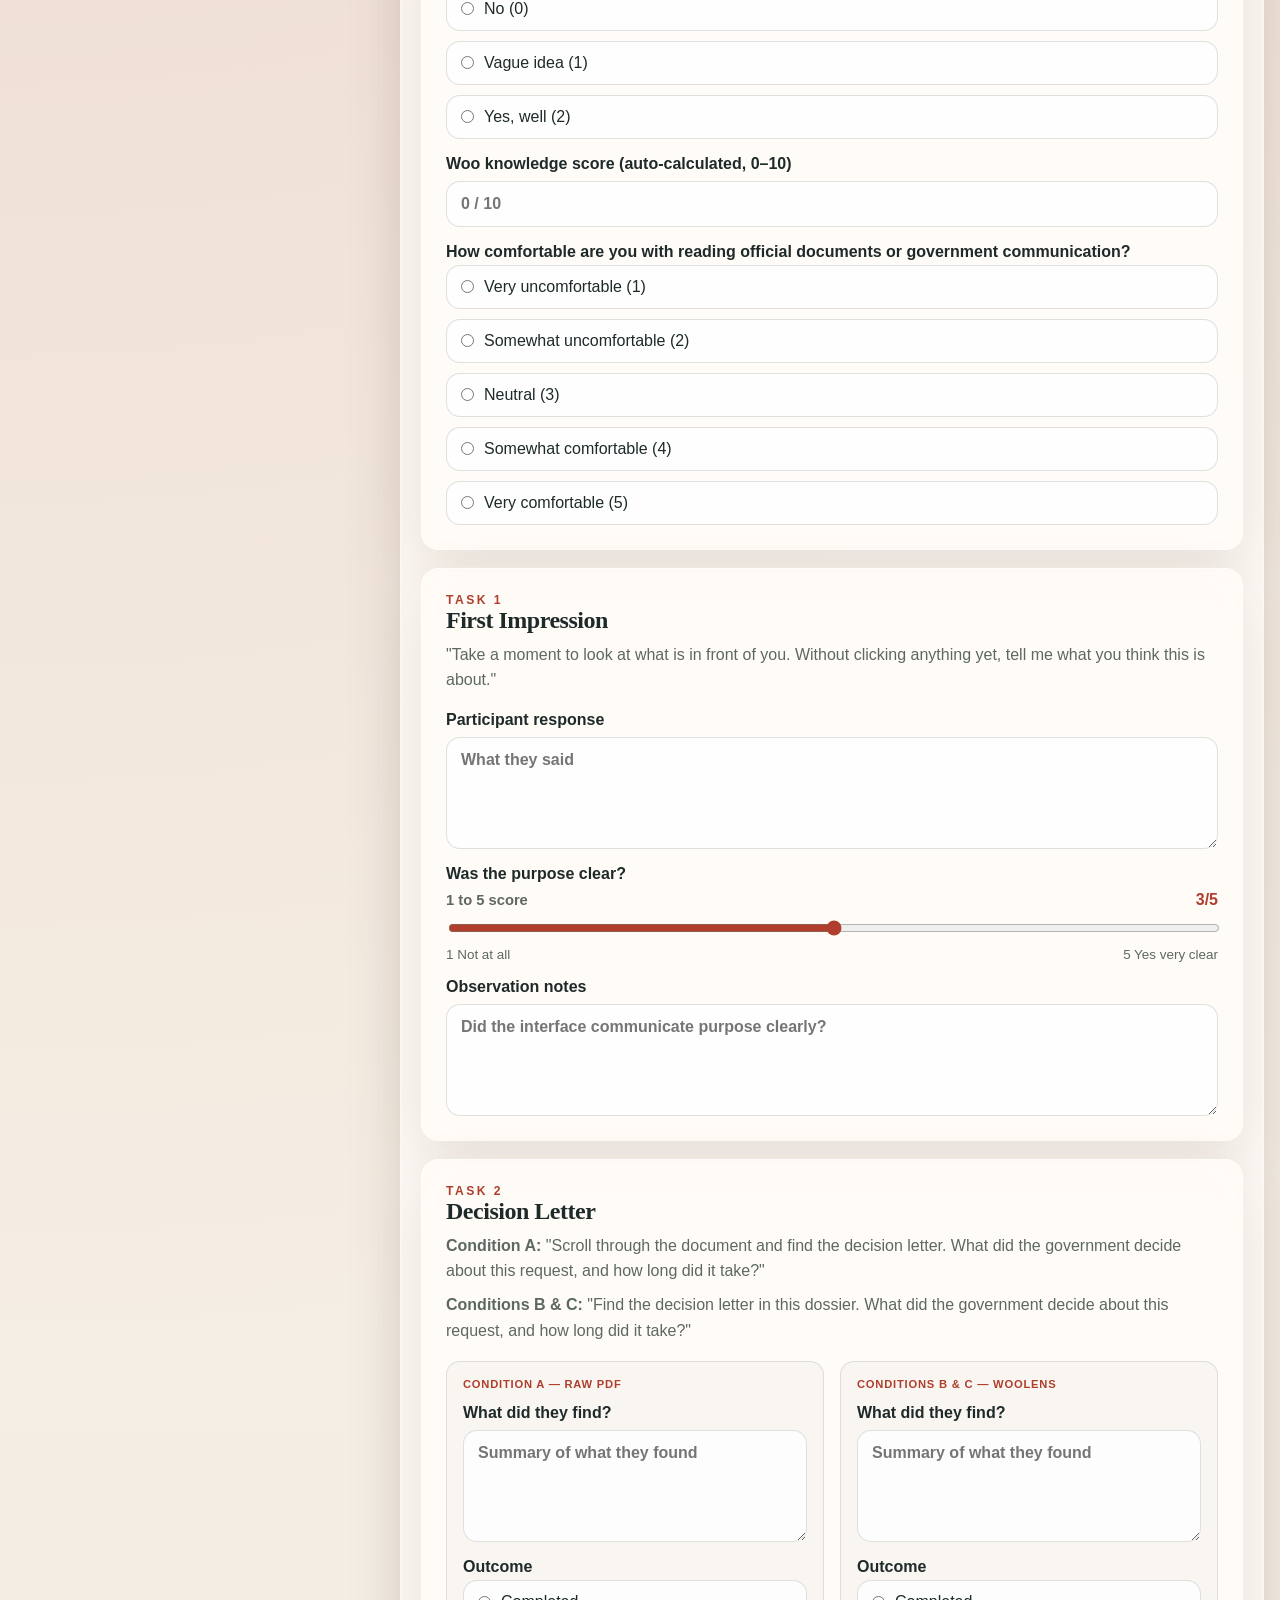
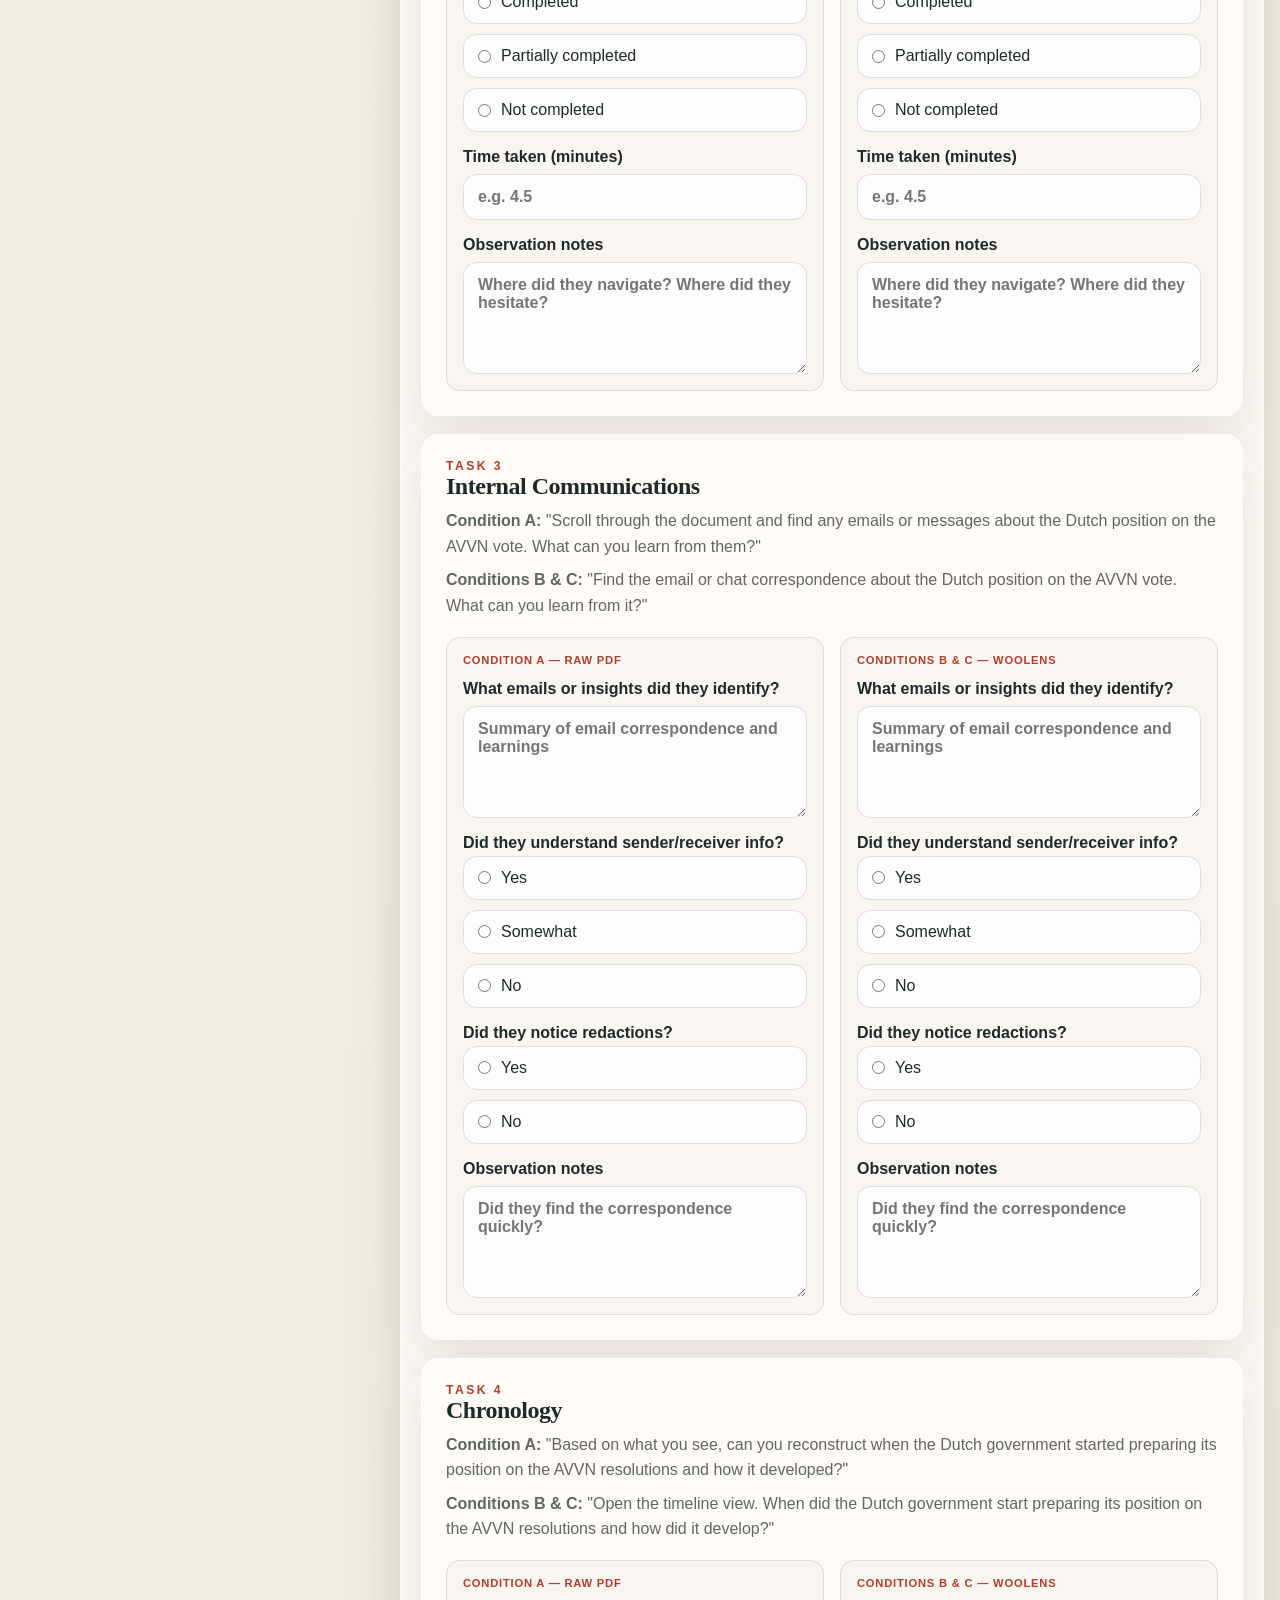
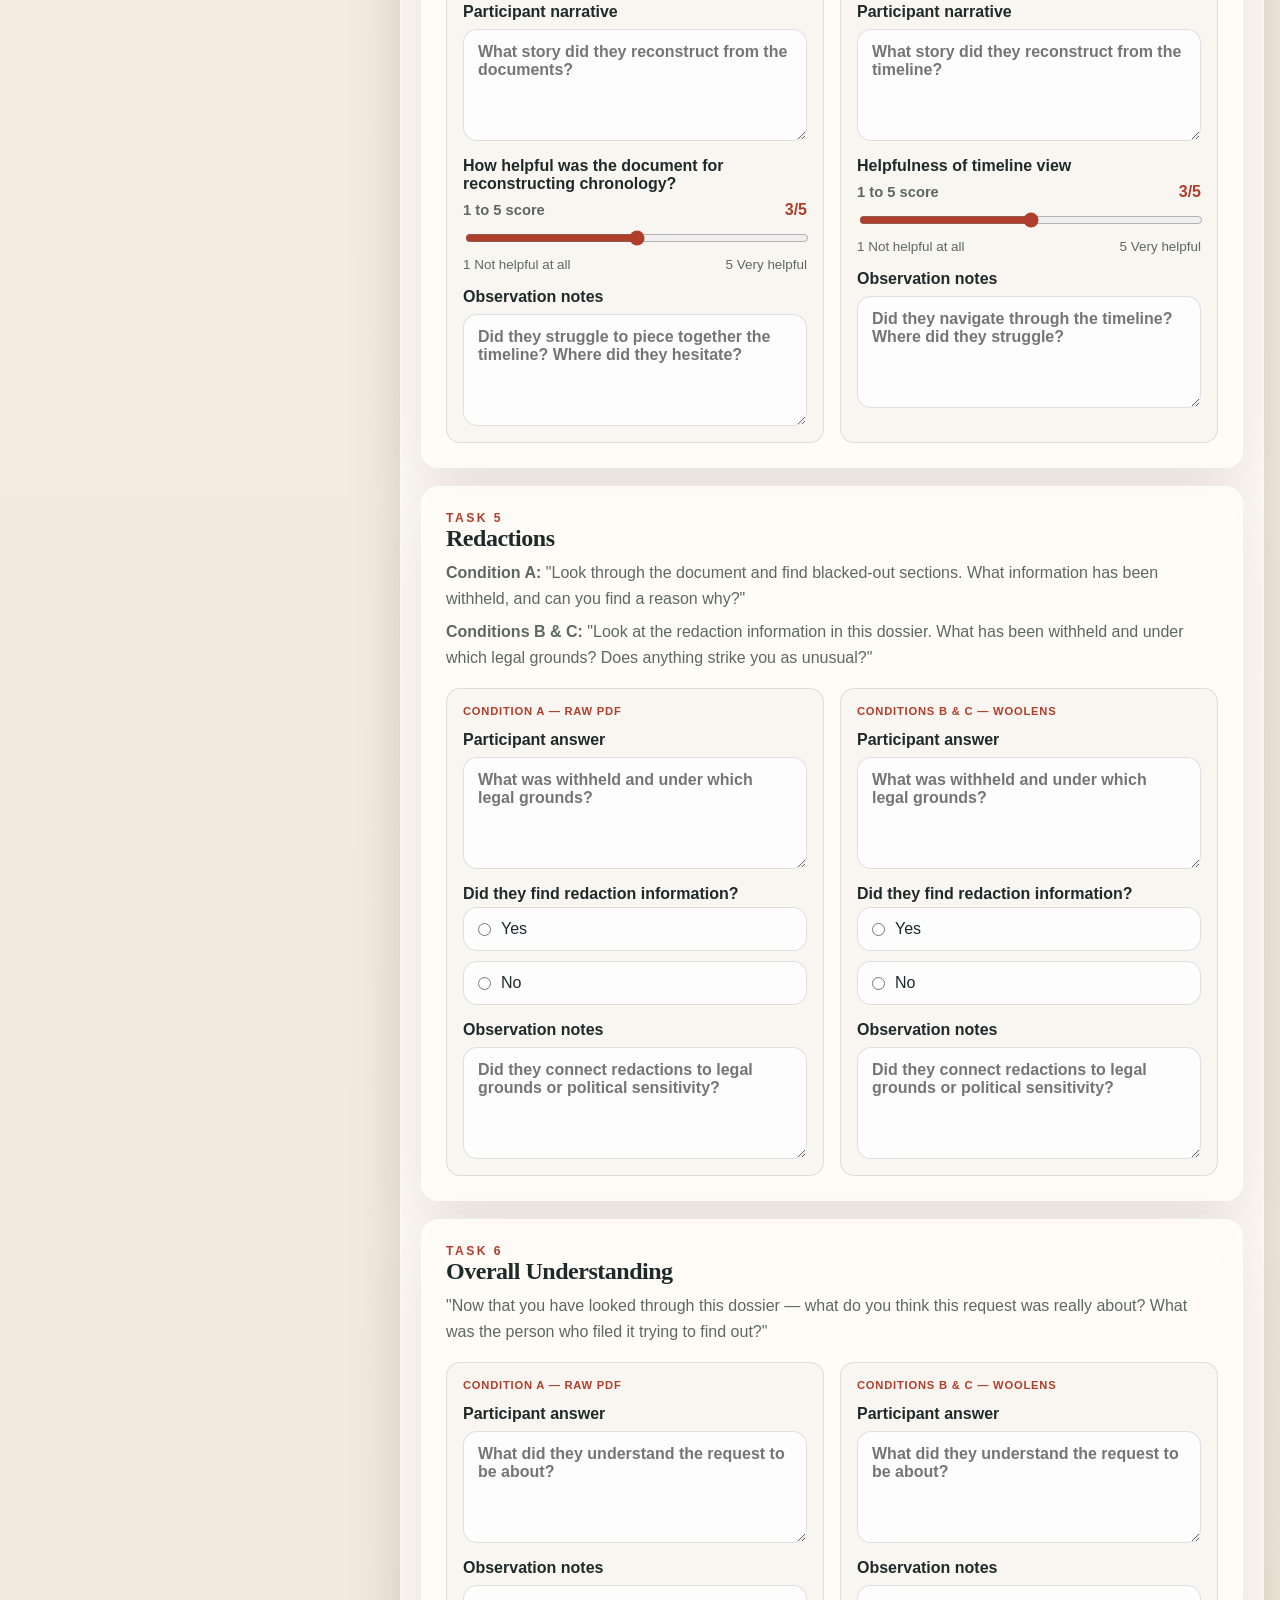
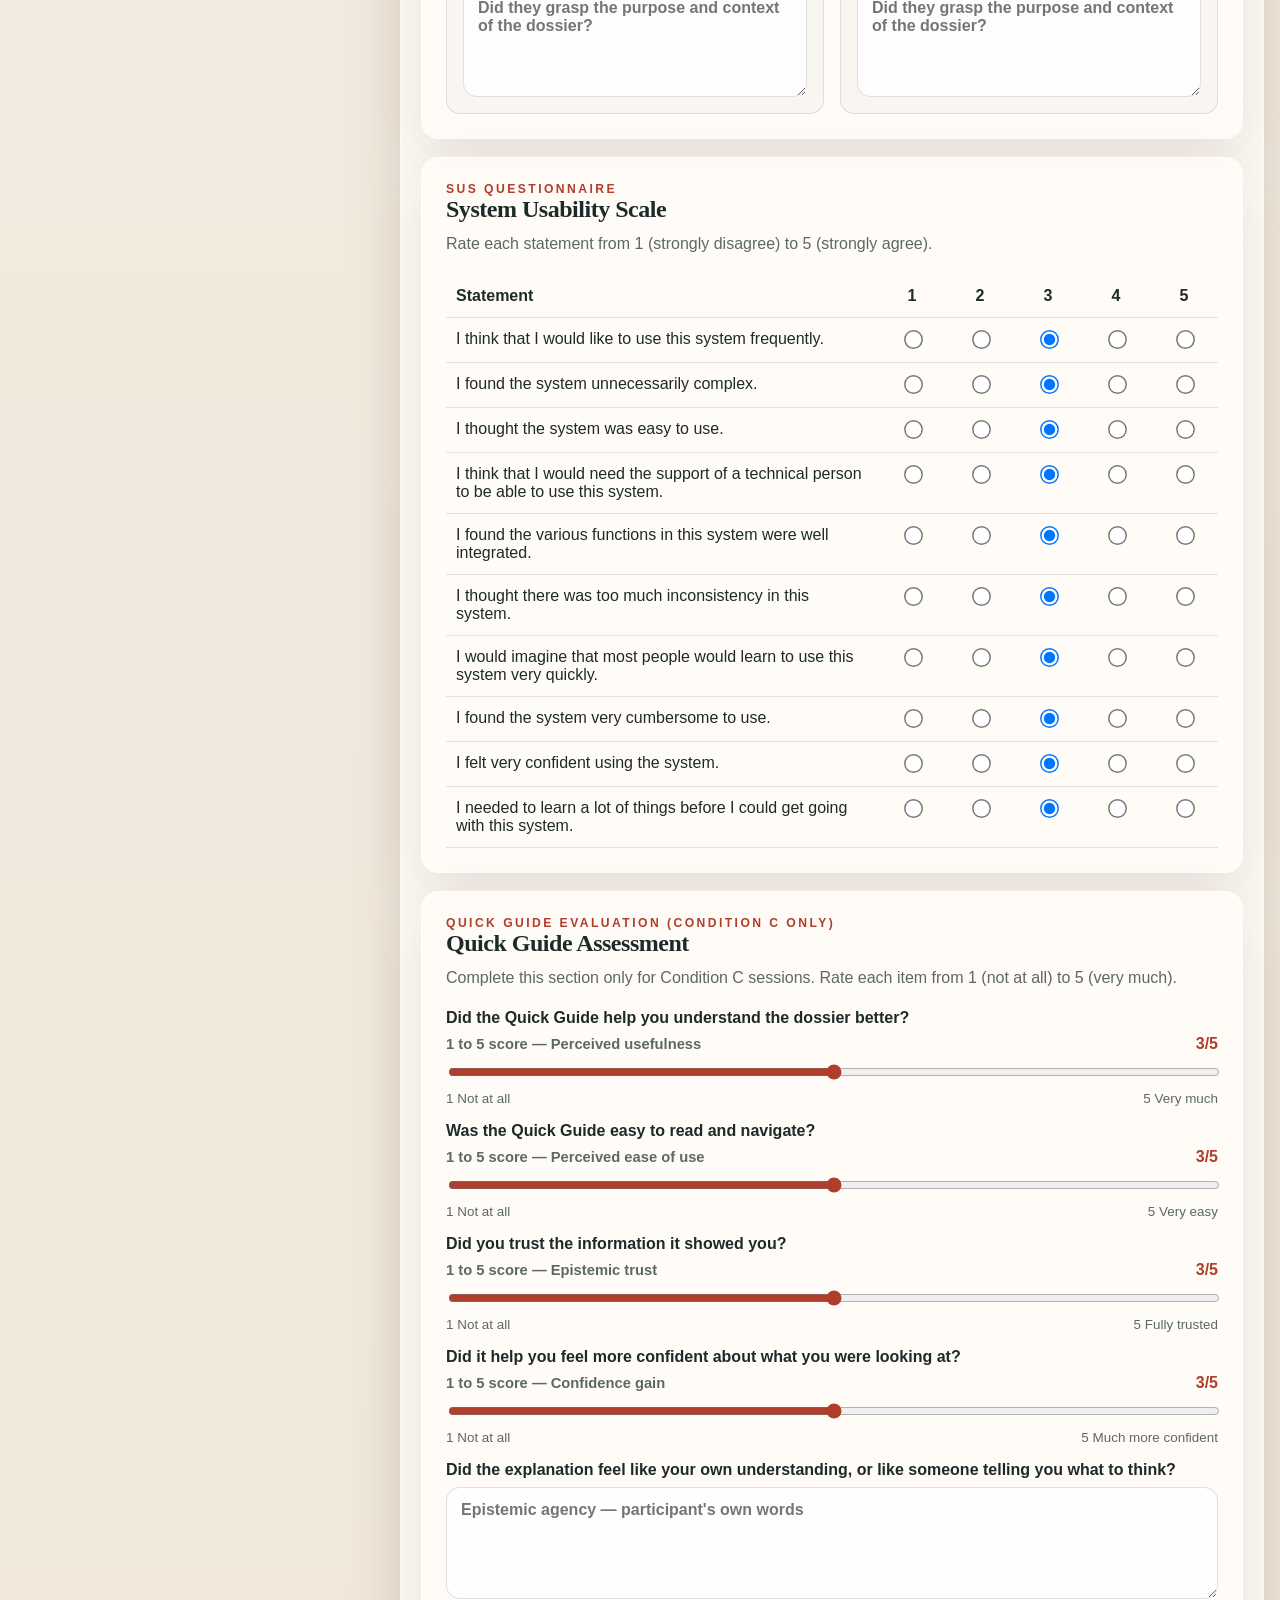
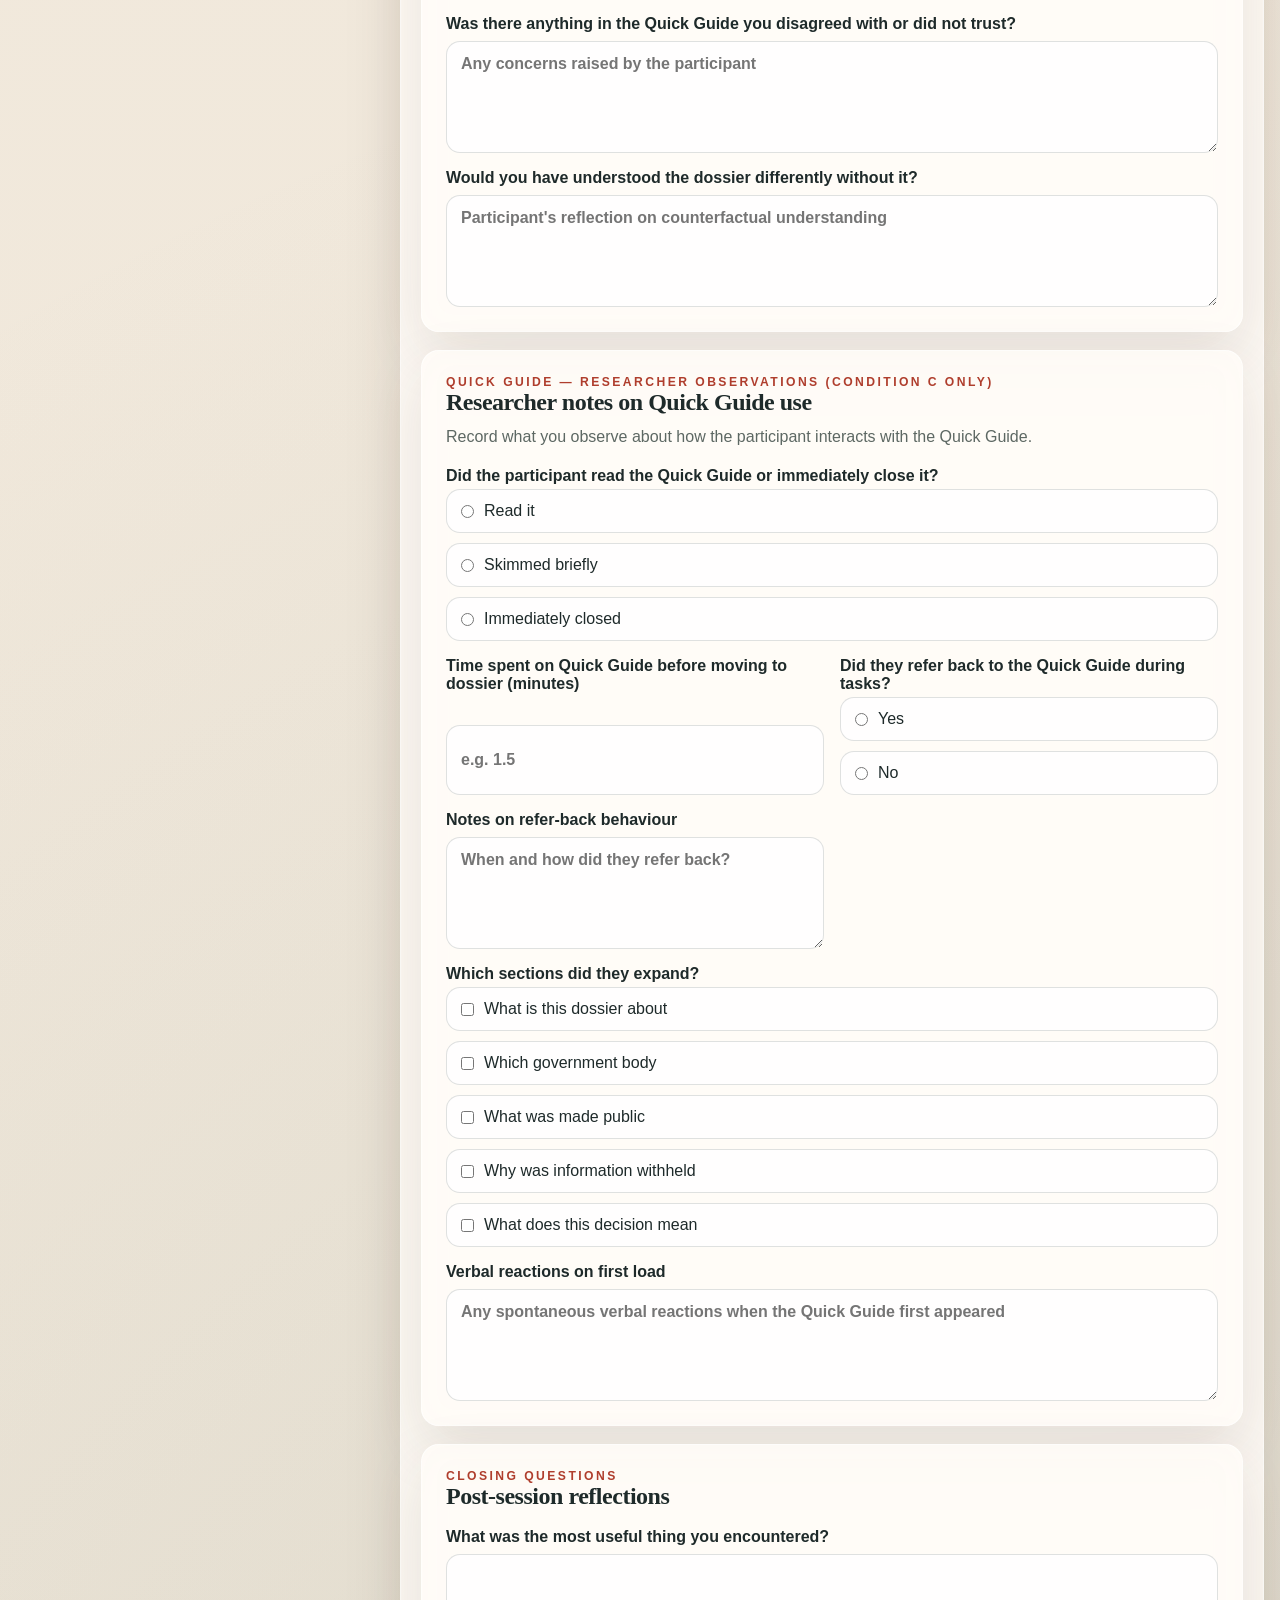
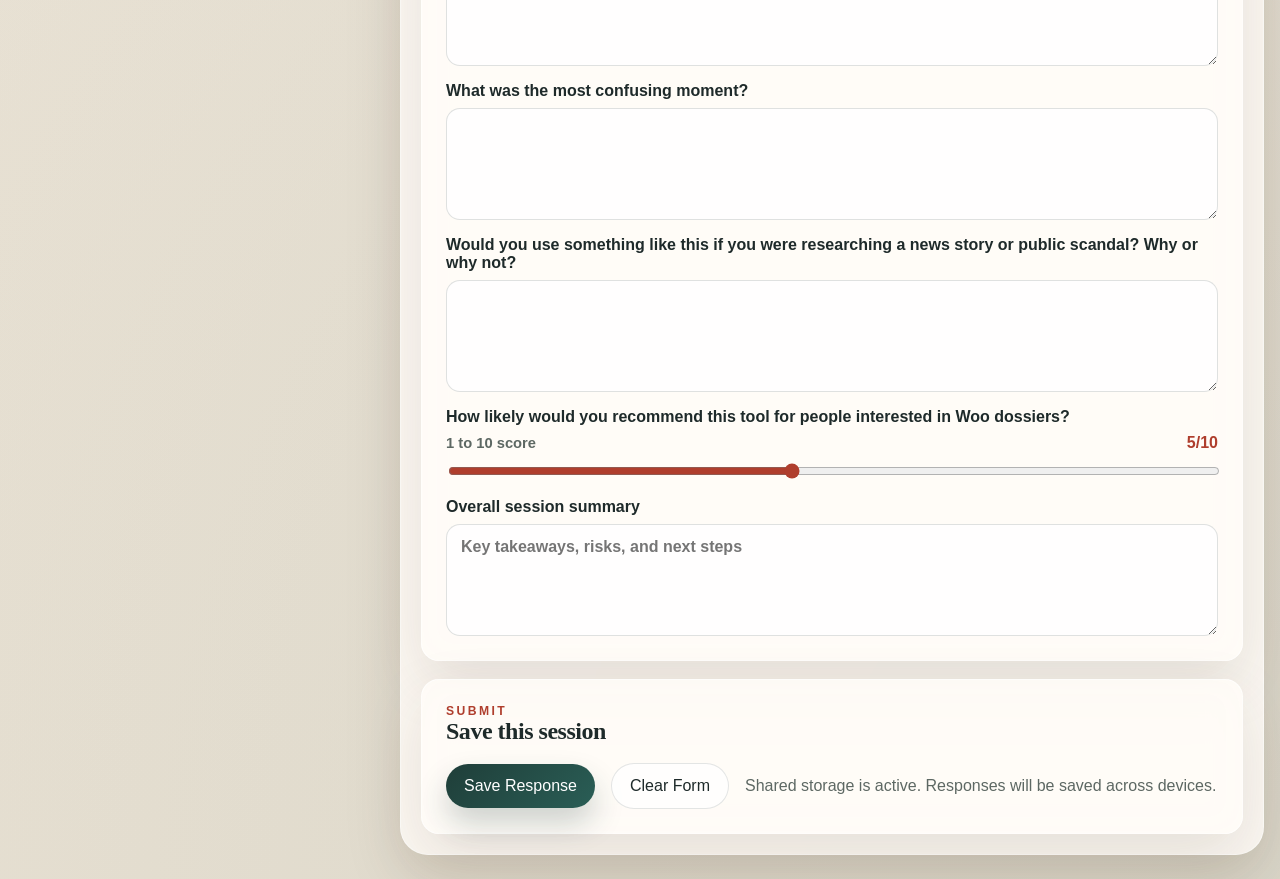
==== commit 476b6b32: "Add condition dropdown (A/B/C) to session details for clean CSV column Co-Authored-By: Claude Sonnet" ====
--- a/index.html
+++ b/index.html
@@ -50,6 +50,15 @@
               Session Date
               <input type="date" name="sessionDate" required />
             </label>
+            <label>
+              Condition
+              <select name="condition" required>
+                <option value="">Select condition</option>
+                <option value="A">A — Raw PDF</option>
+                <option value="B">B — WOOLens without Quick Guide</option>
+                <option value="C">C — WOOLens with Quick Guide</option>
+              </select>
+            </label>
           </div>
         </section>
 
@@ -775,7 +784,7 @@
     </main>
   </div>
 
-  <script src="./config.js?v=20260509-2"></script>
-  <script src="./app.js?v=20260509-2"></script>
+  <script src="./config.js?v=20260509-3"></script>
+  <script src="./app.js?v=20260509-3"></script>
 </body>
 </html>
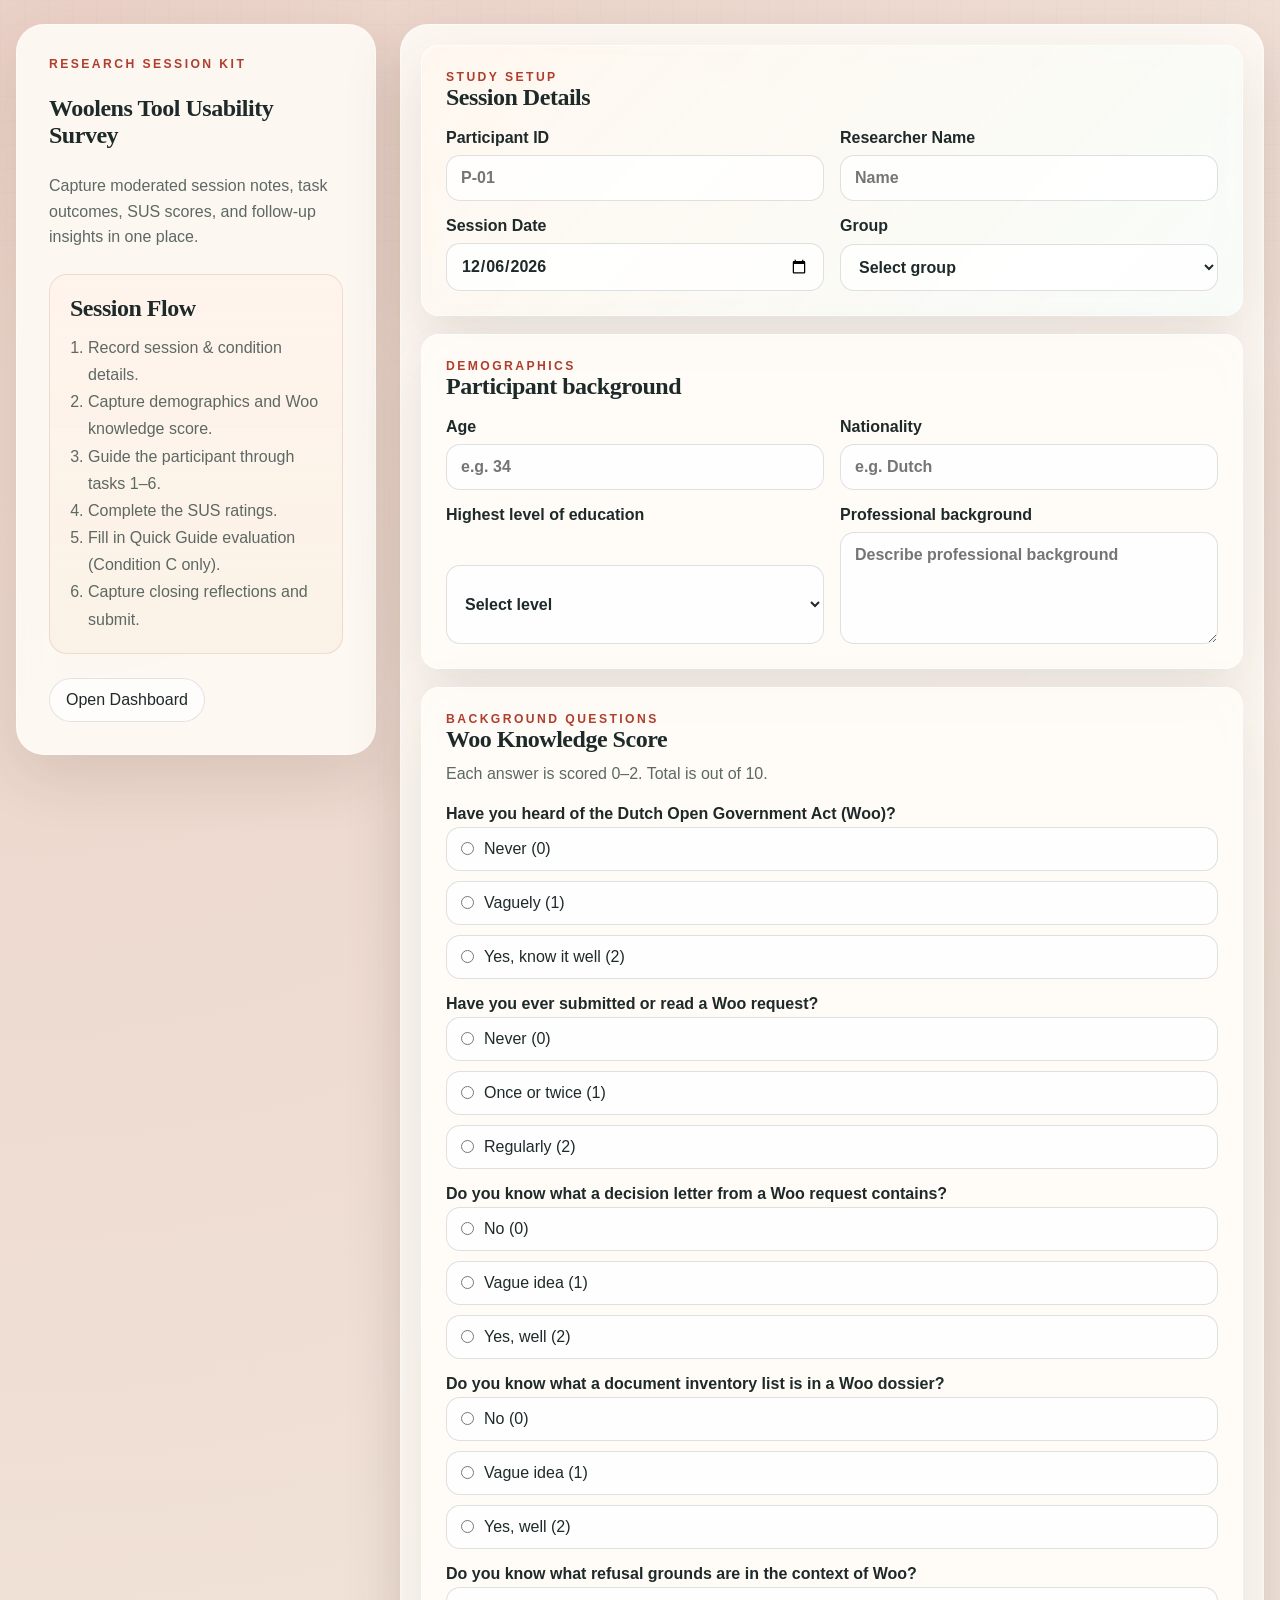
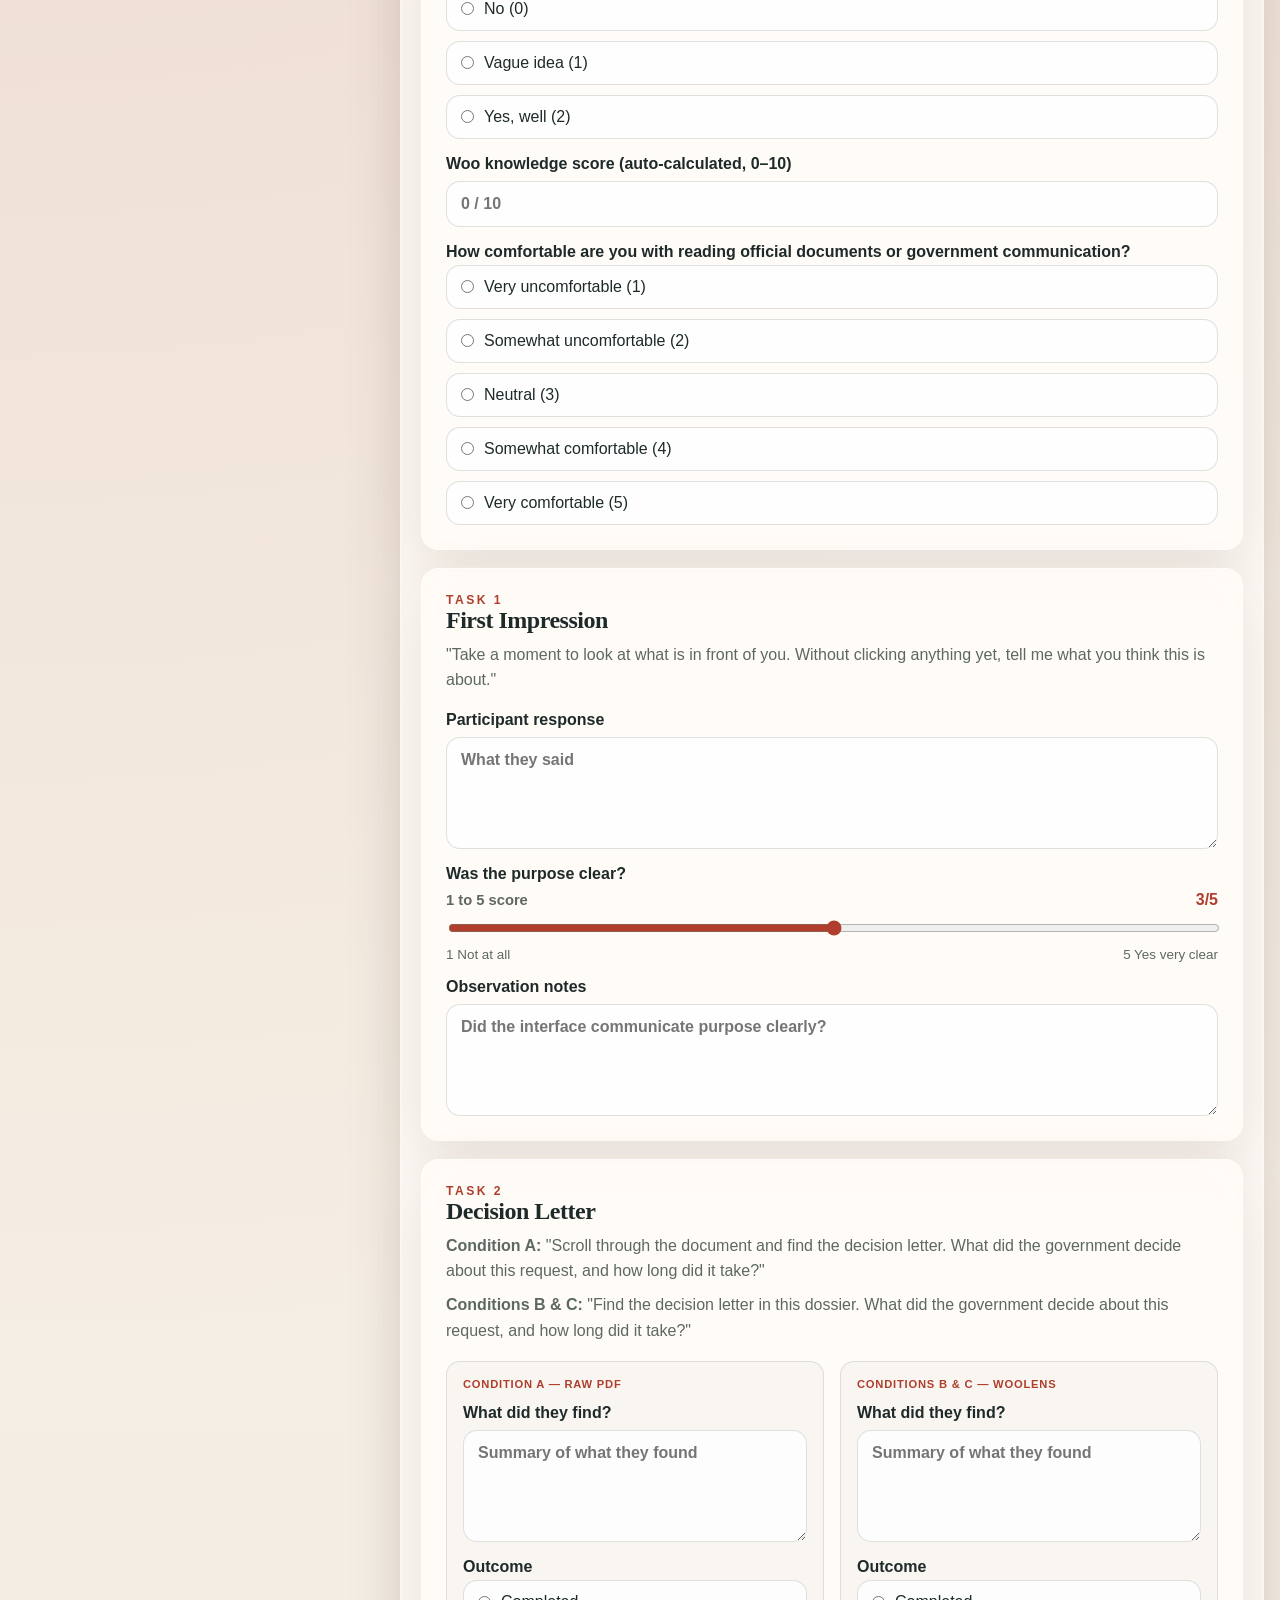
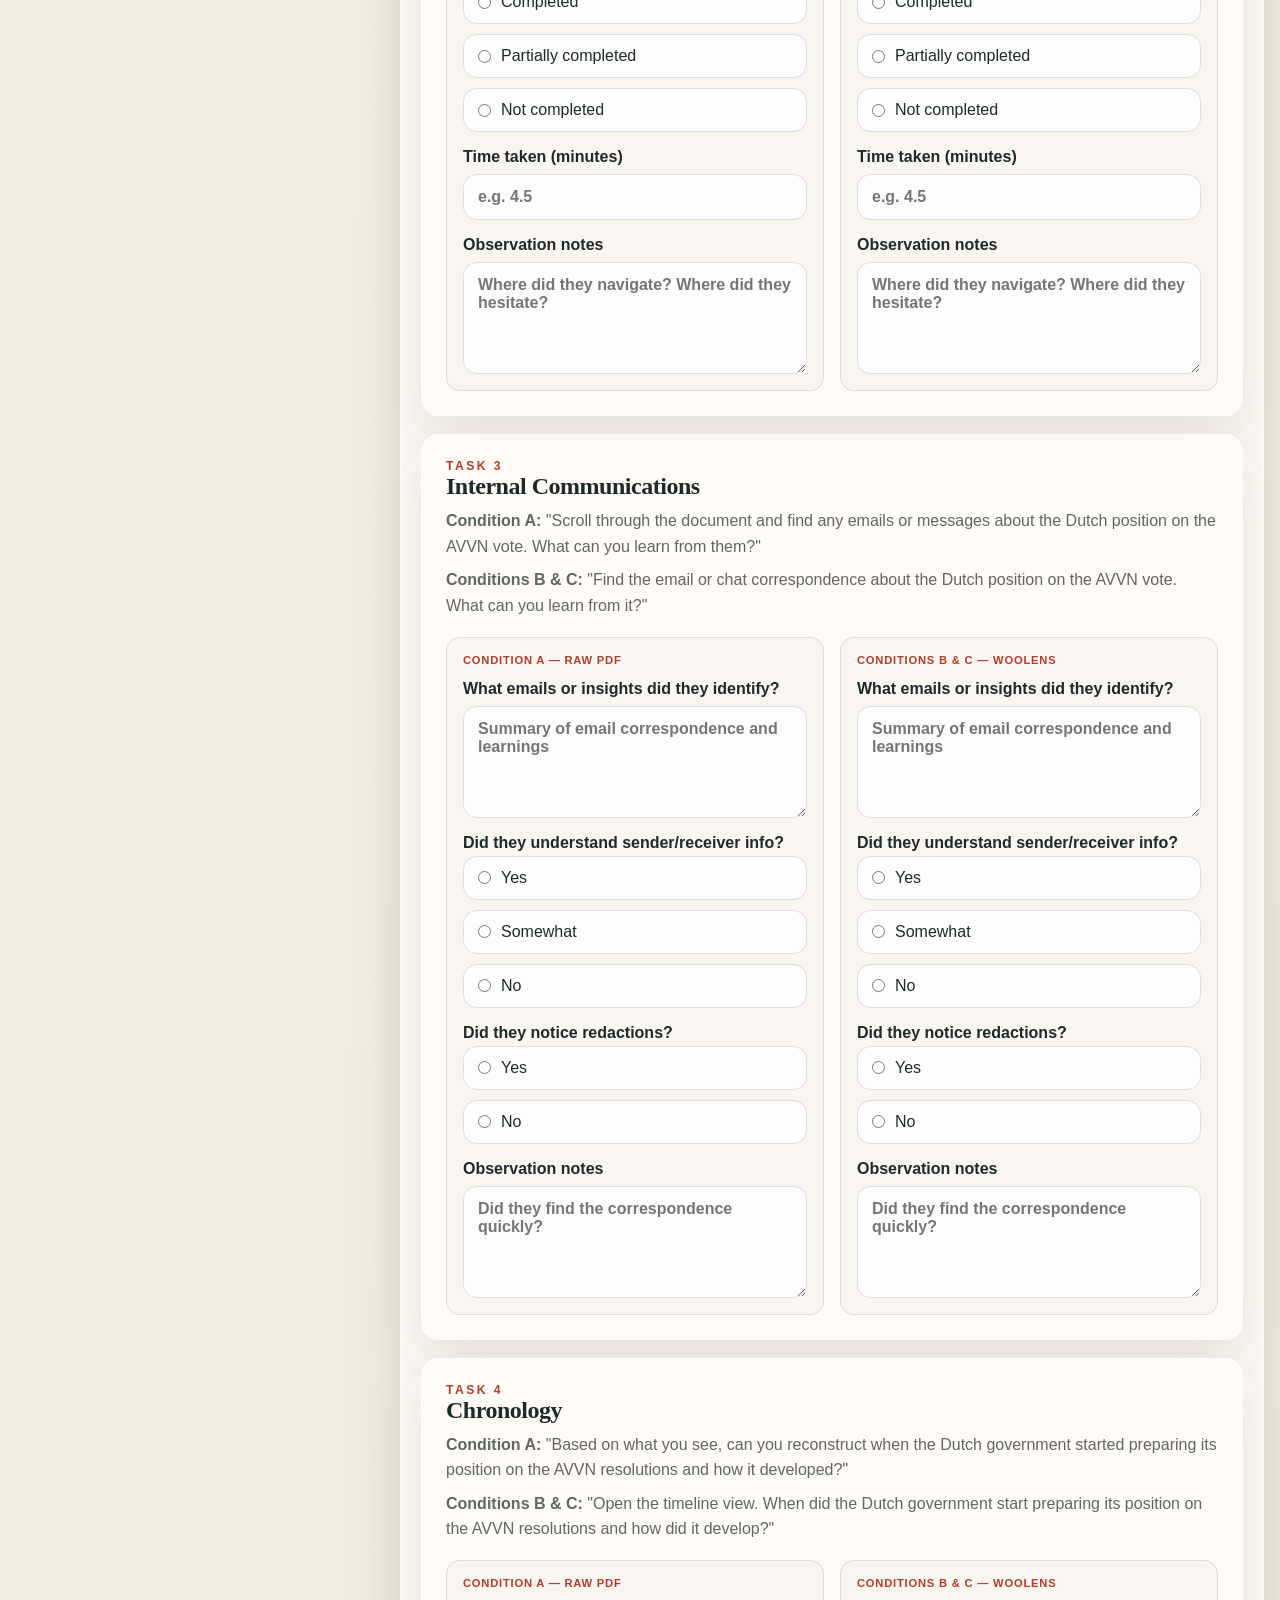
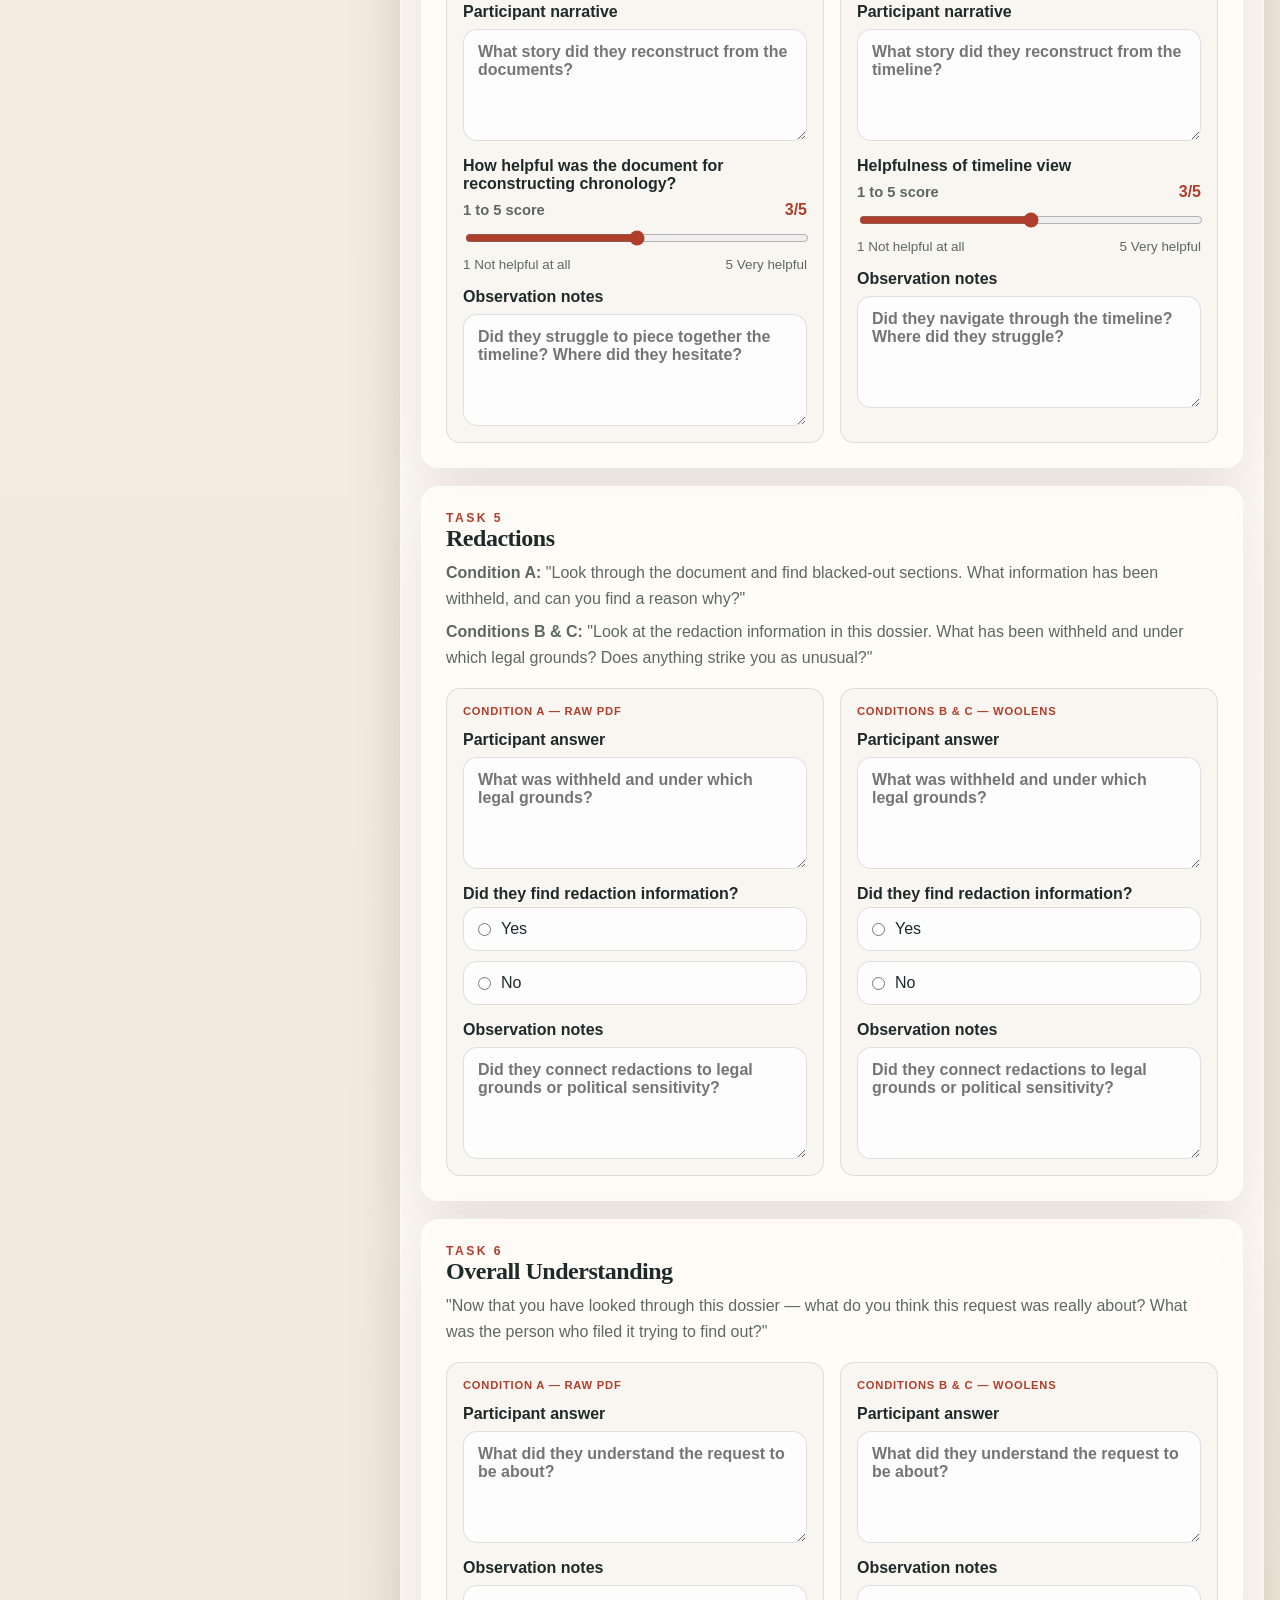
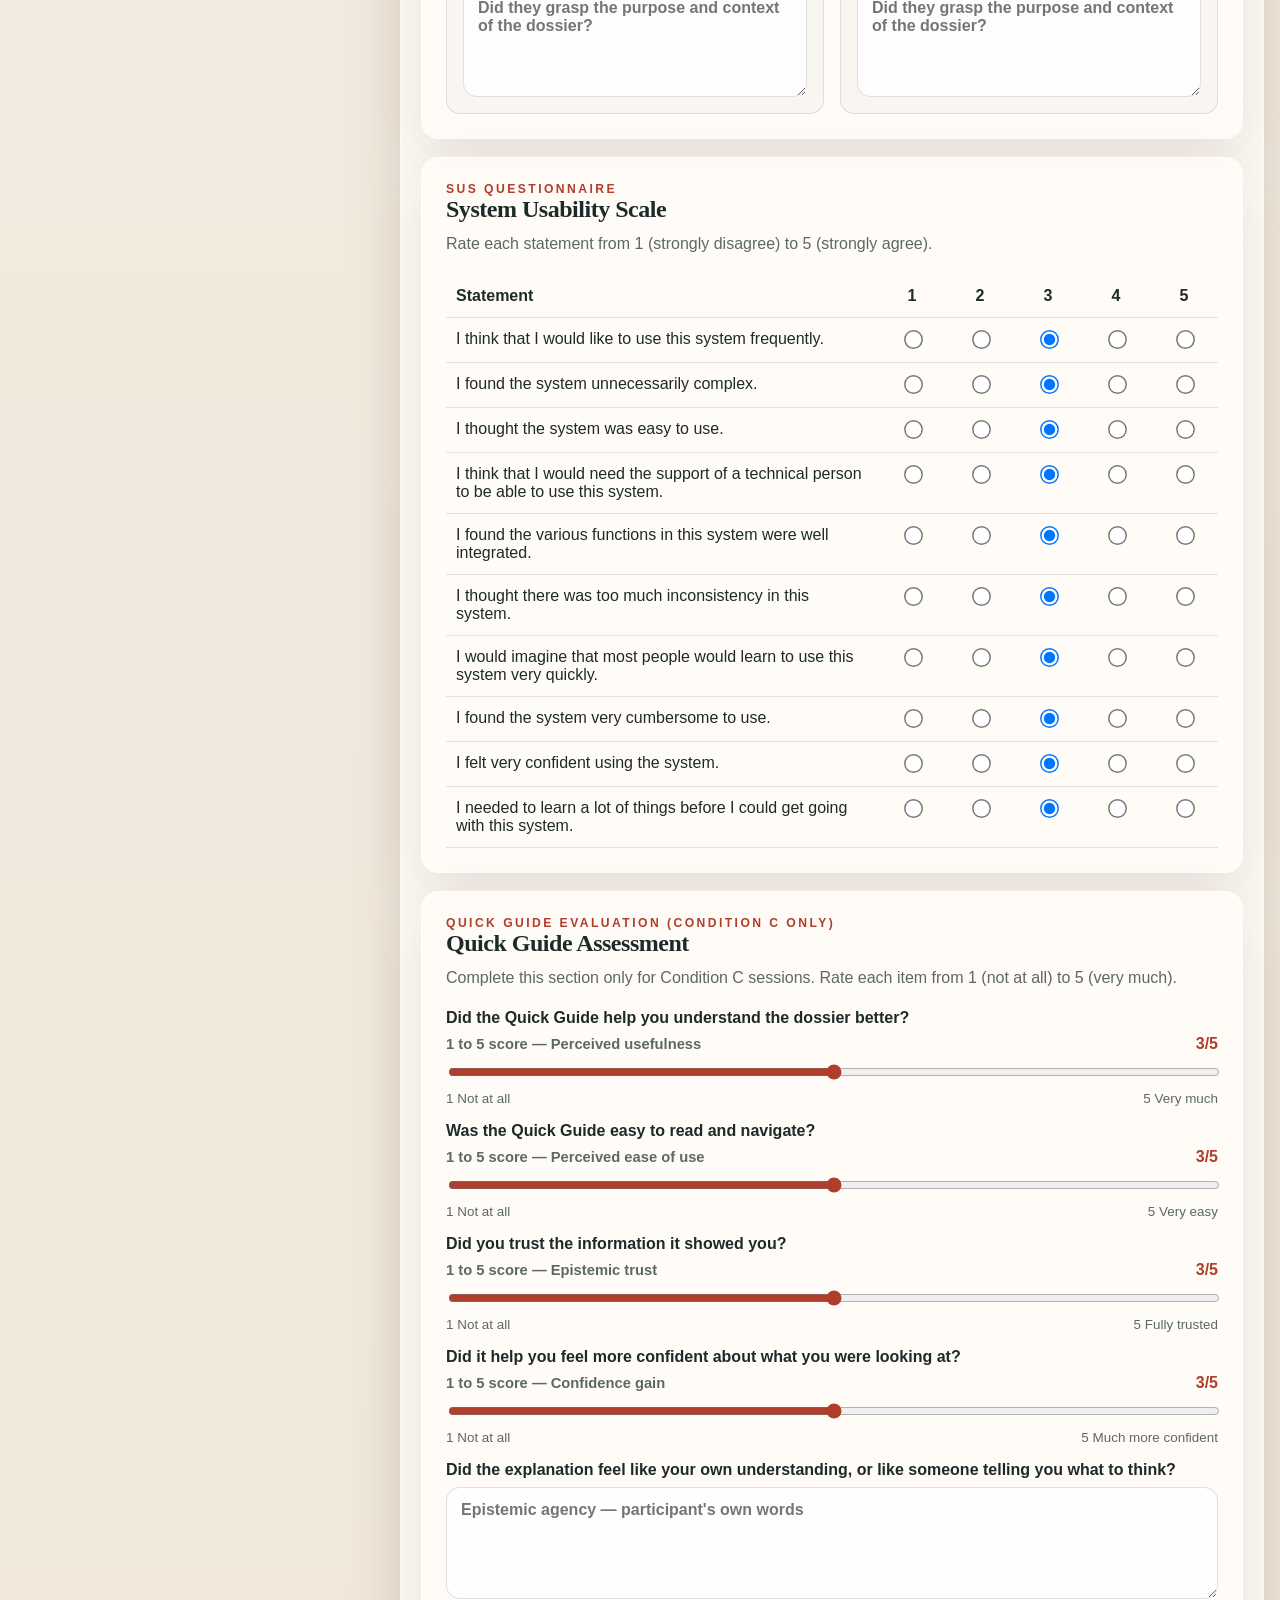
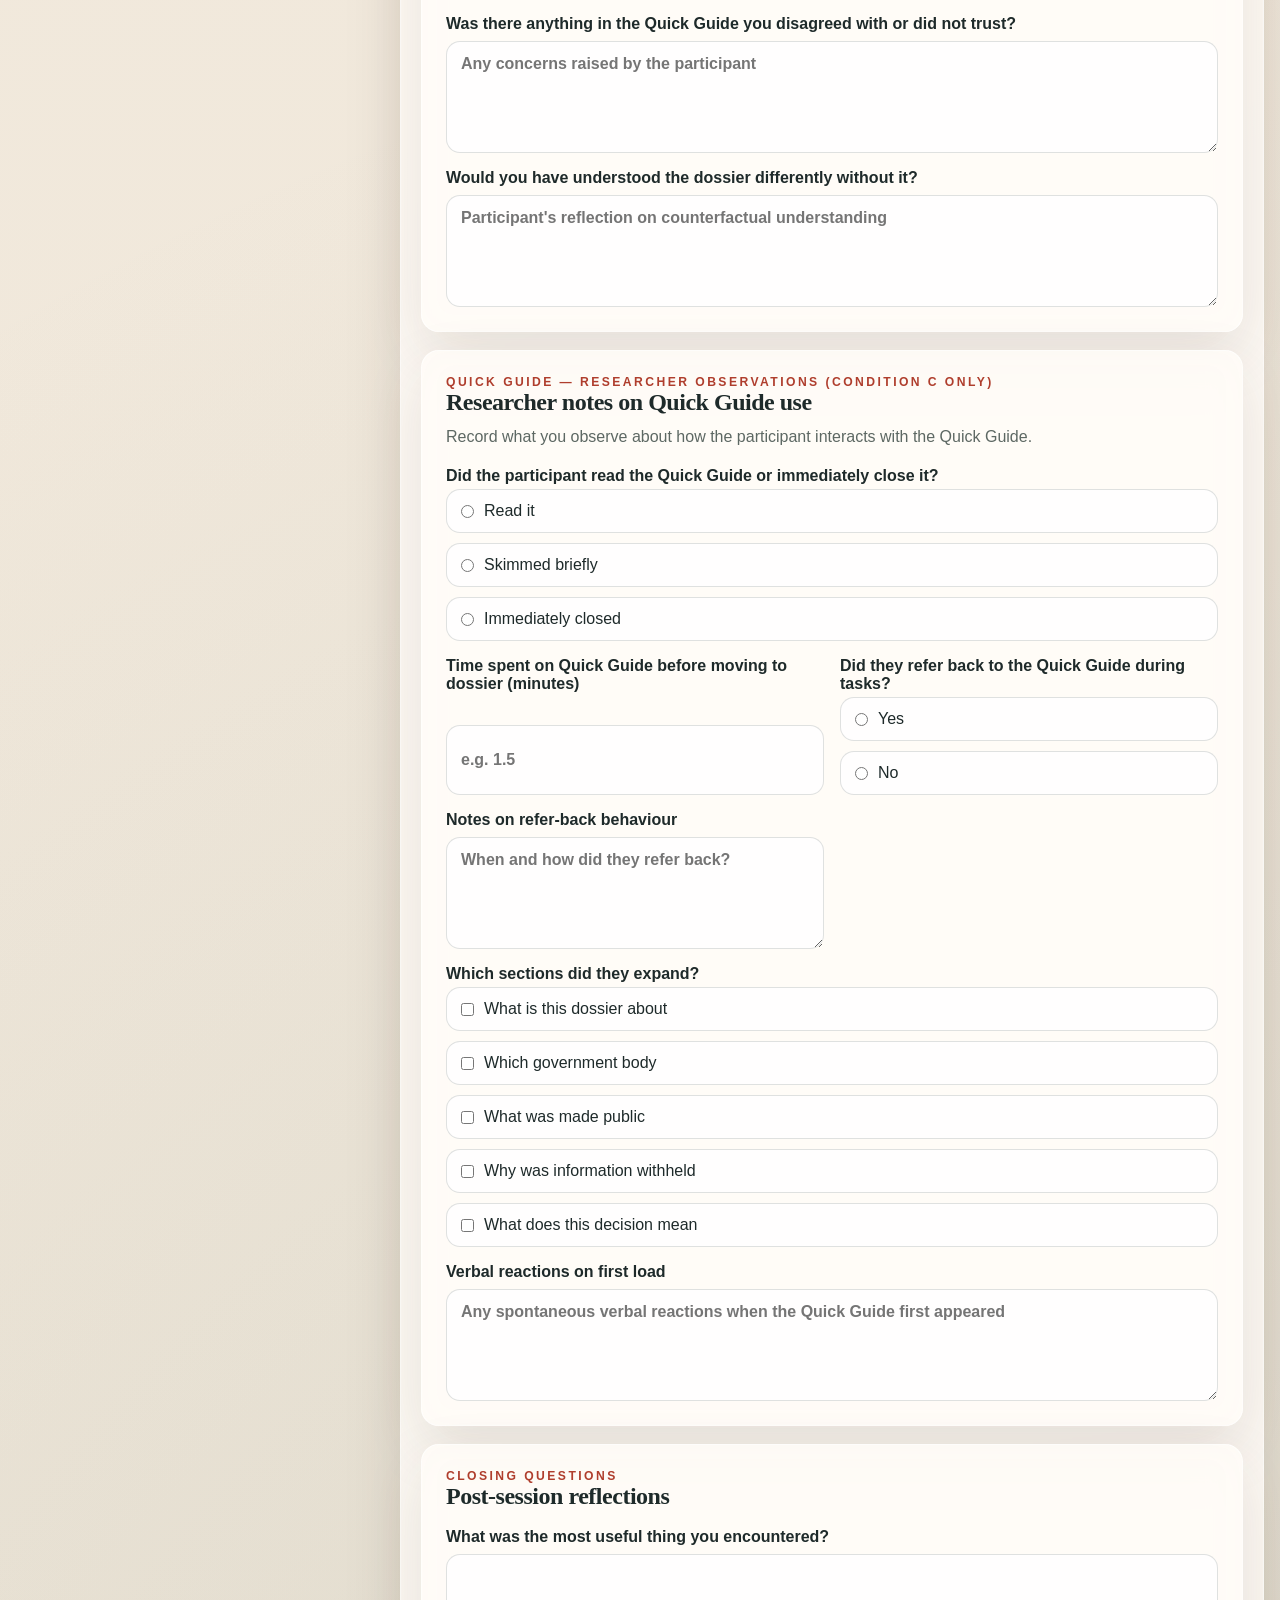
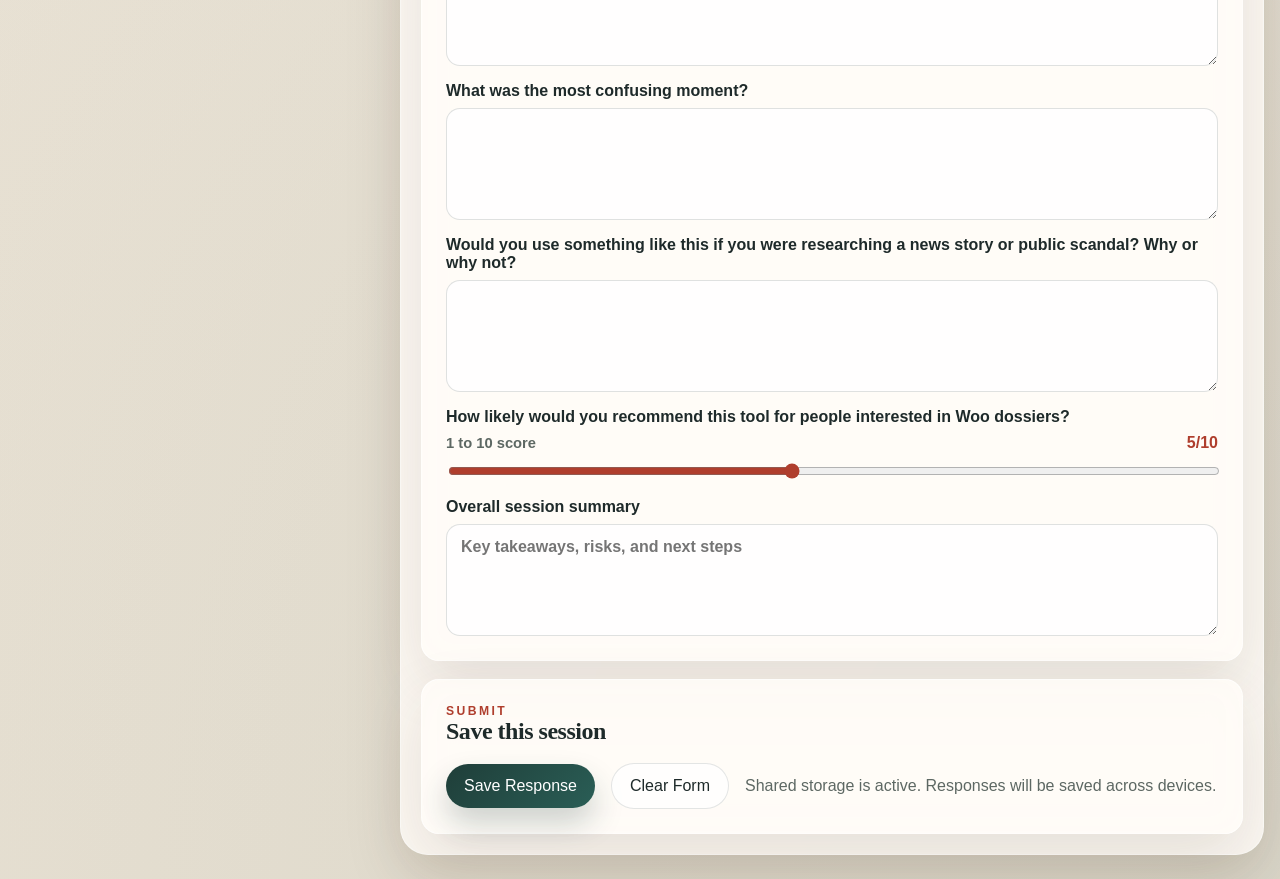
==== commit 9d562efb: "Replace condition dropdown with group selector (1–6) in session details Co-Authored-By: Claude Sonne" ====
--- a/index.html
+++ b/index.html
@@ -51,12 +51,15 @@
               <input type="date" name="sessionDate" required />
             </label>
             <label>
-              Condition
-              <select name="condition" required>
-                <option value="">Select condition</option>
-                <option value="A">A — Raw PDF</option>
-                <option value="B">B — WOOLens without Quick Guide</option>
-                <option value="C">C — WOOLens with Quick Guide</option>
+              Group
+              <select name="group" required>
+                <option value="">Select group</option>
+                <option value="1">1</option>
+                <option value="2">2</option>
+                <option value="3">3</option>
+                <option value="4">4</option>
+                <option value="5">5</option>
+                <option value="6">6</option>
               </select>
             </label>
           </div>
